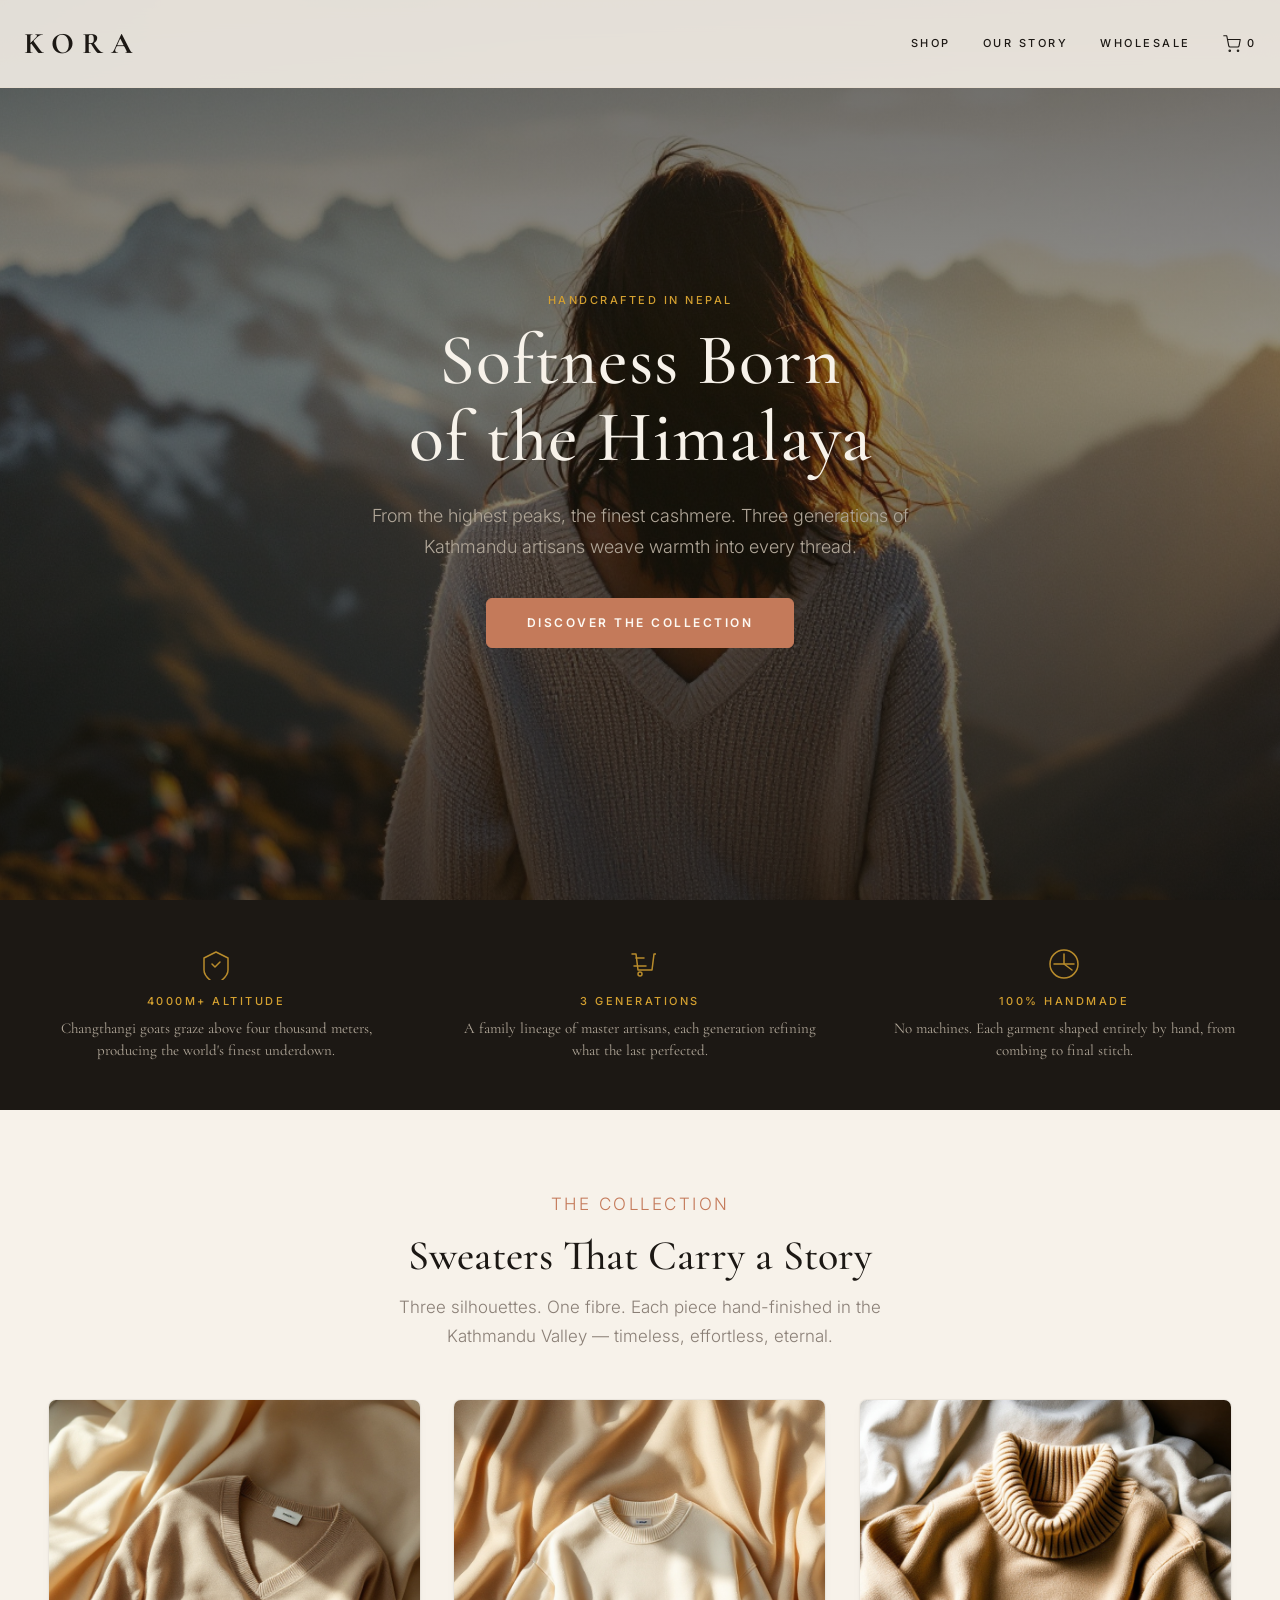
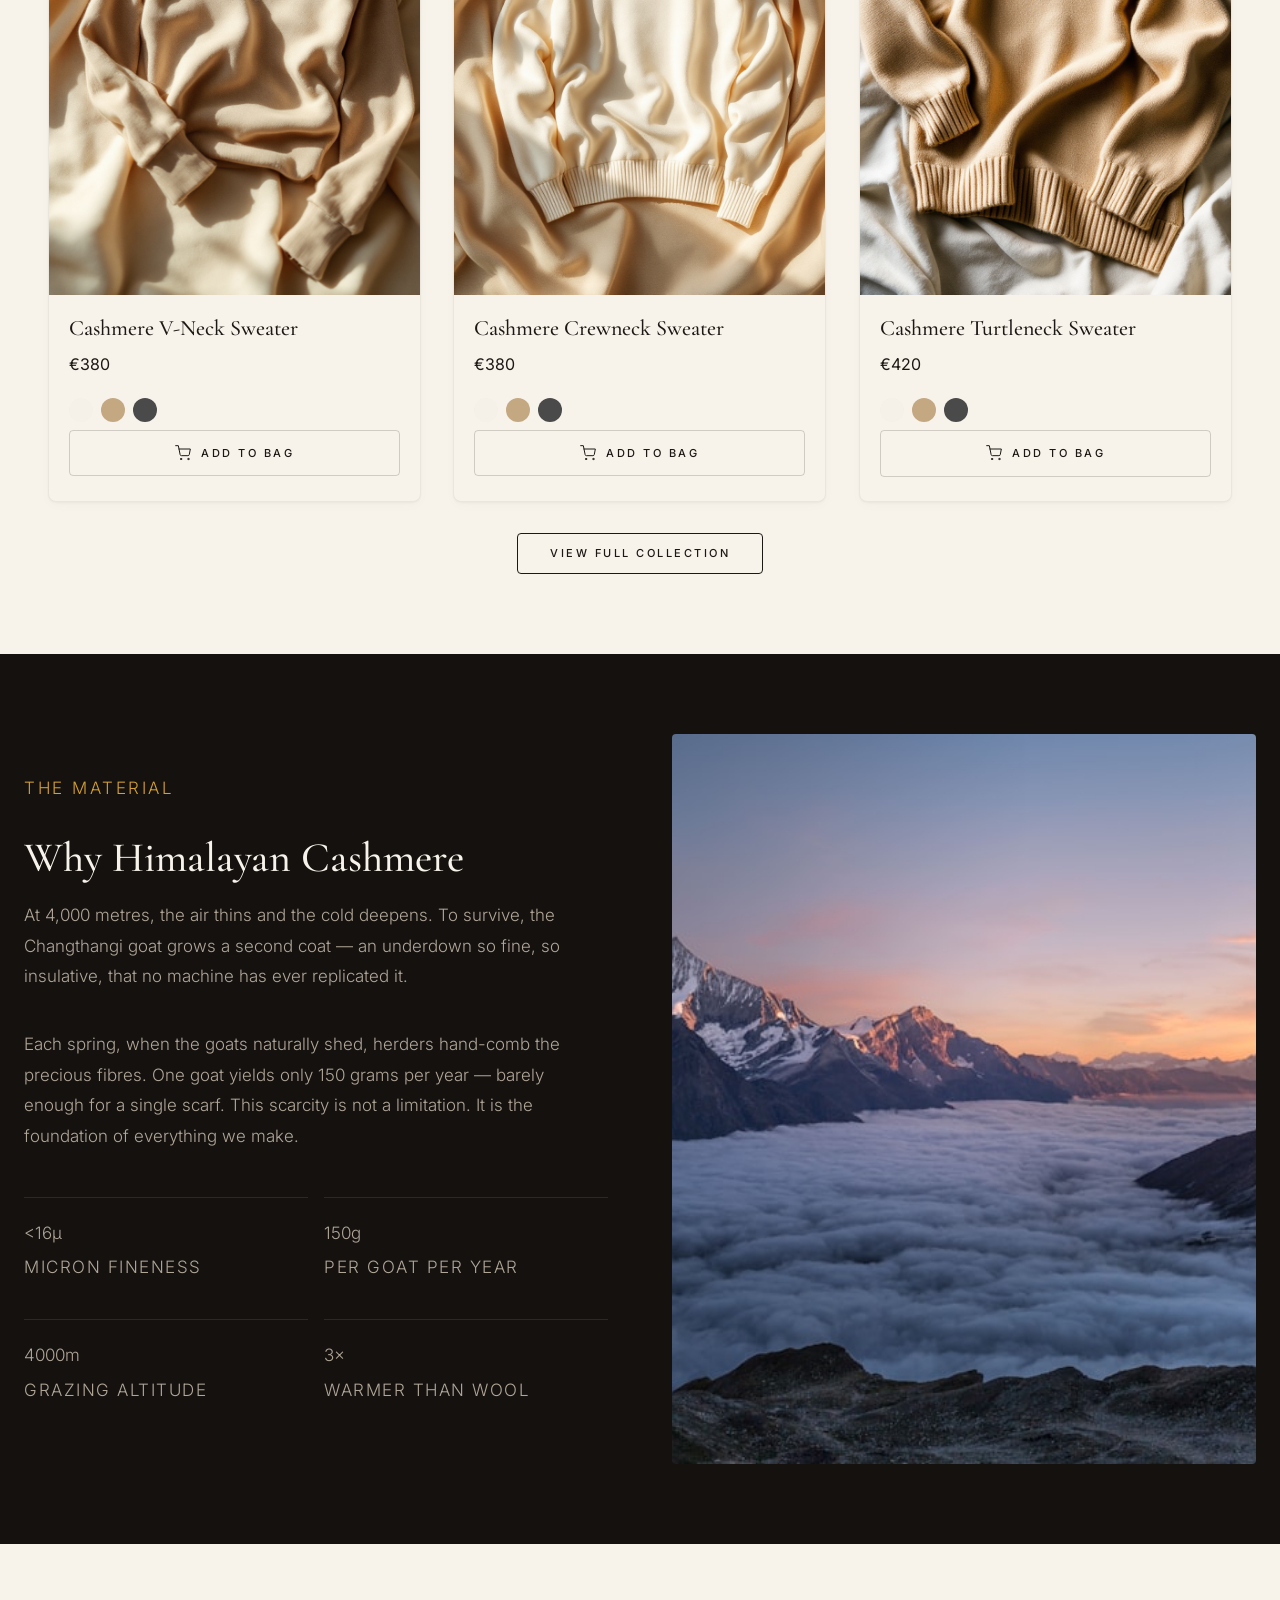
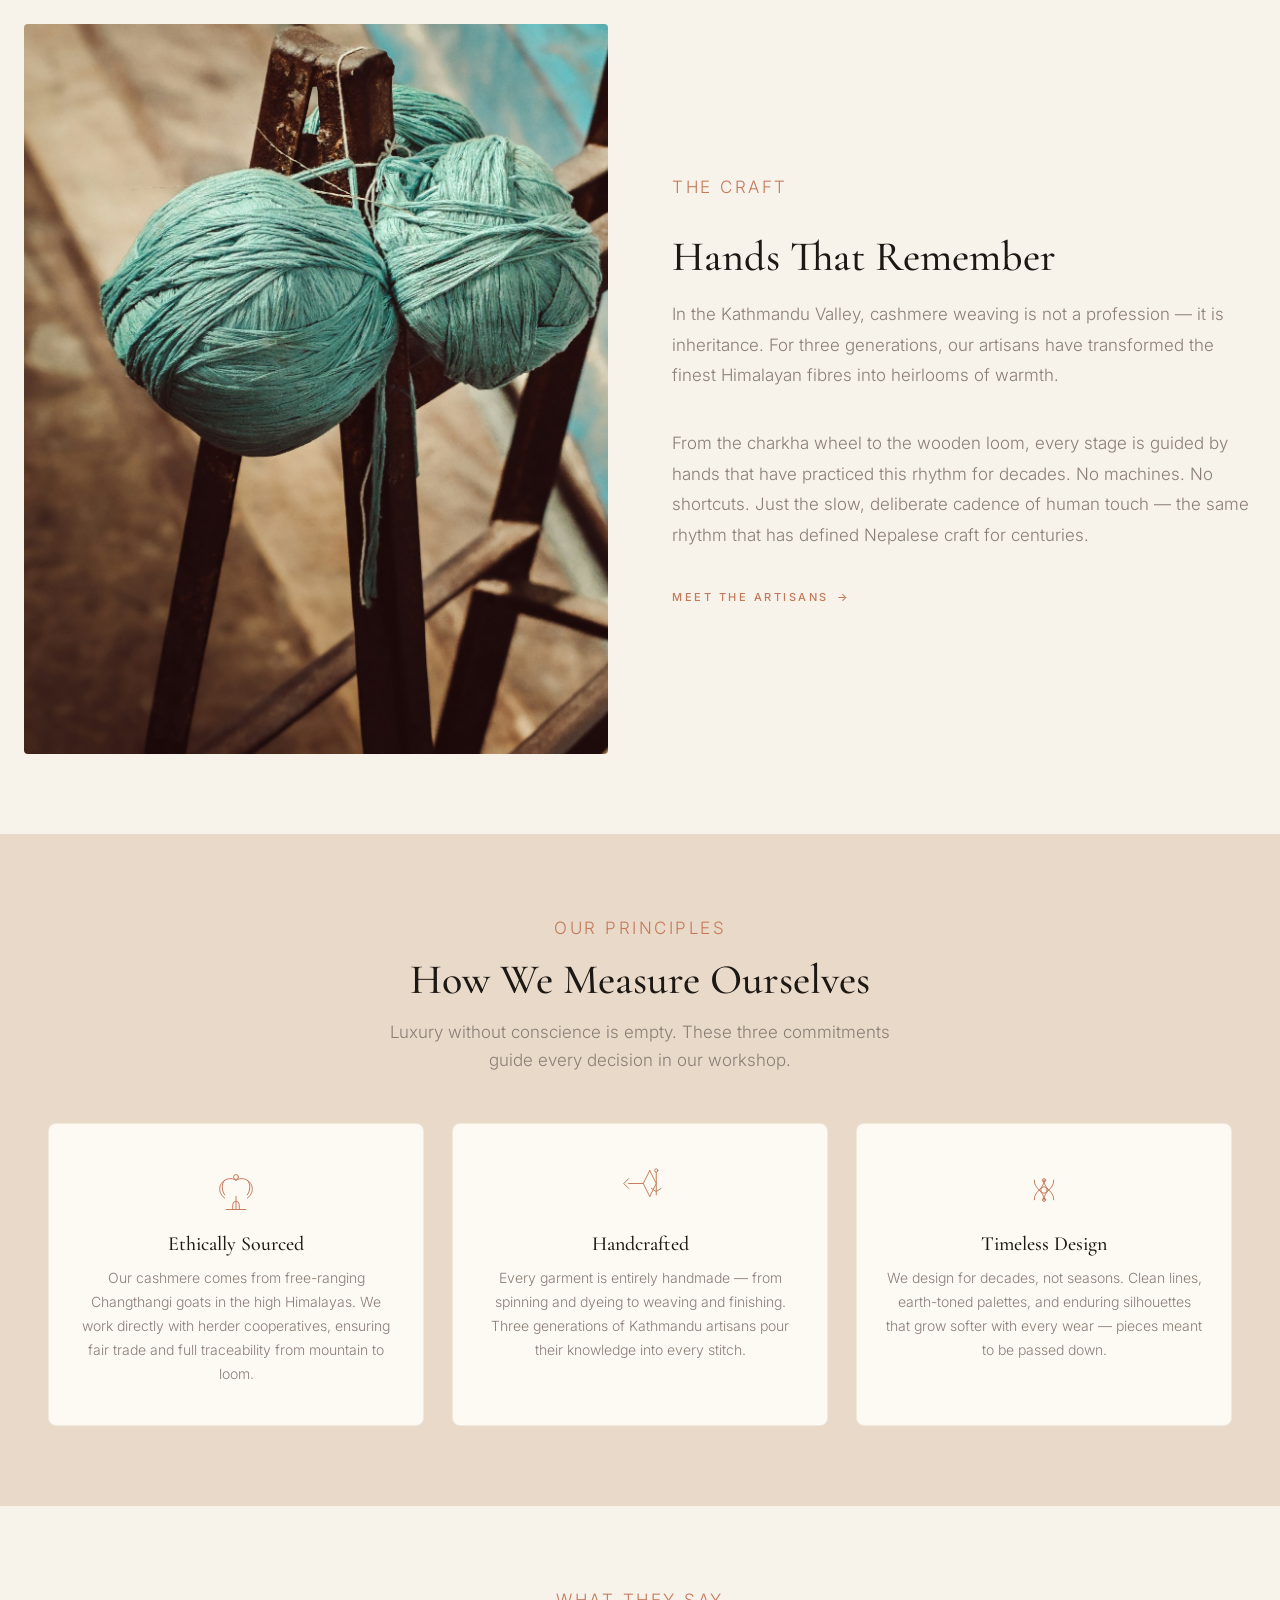
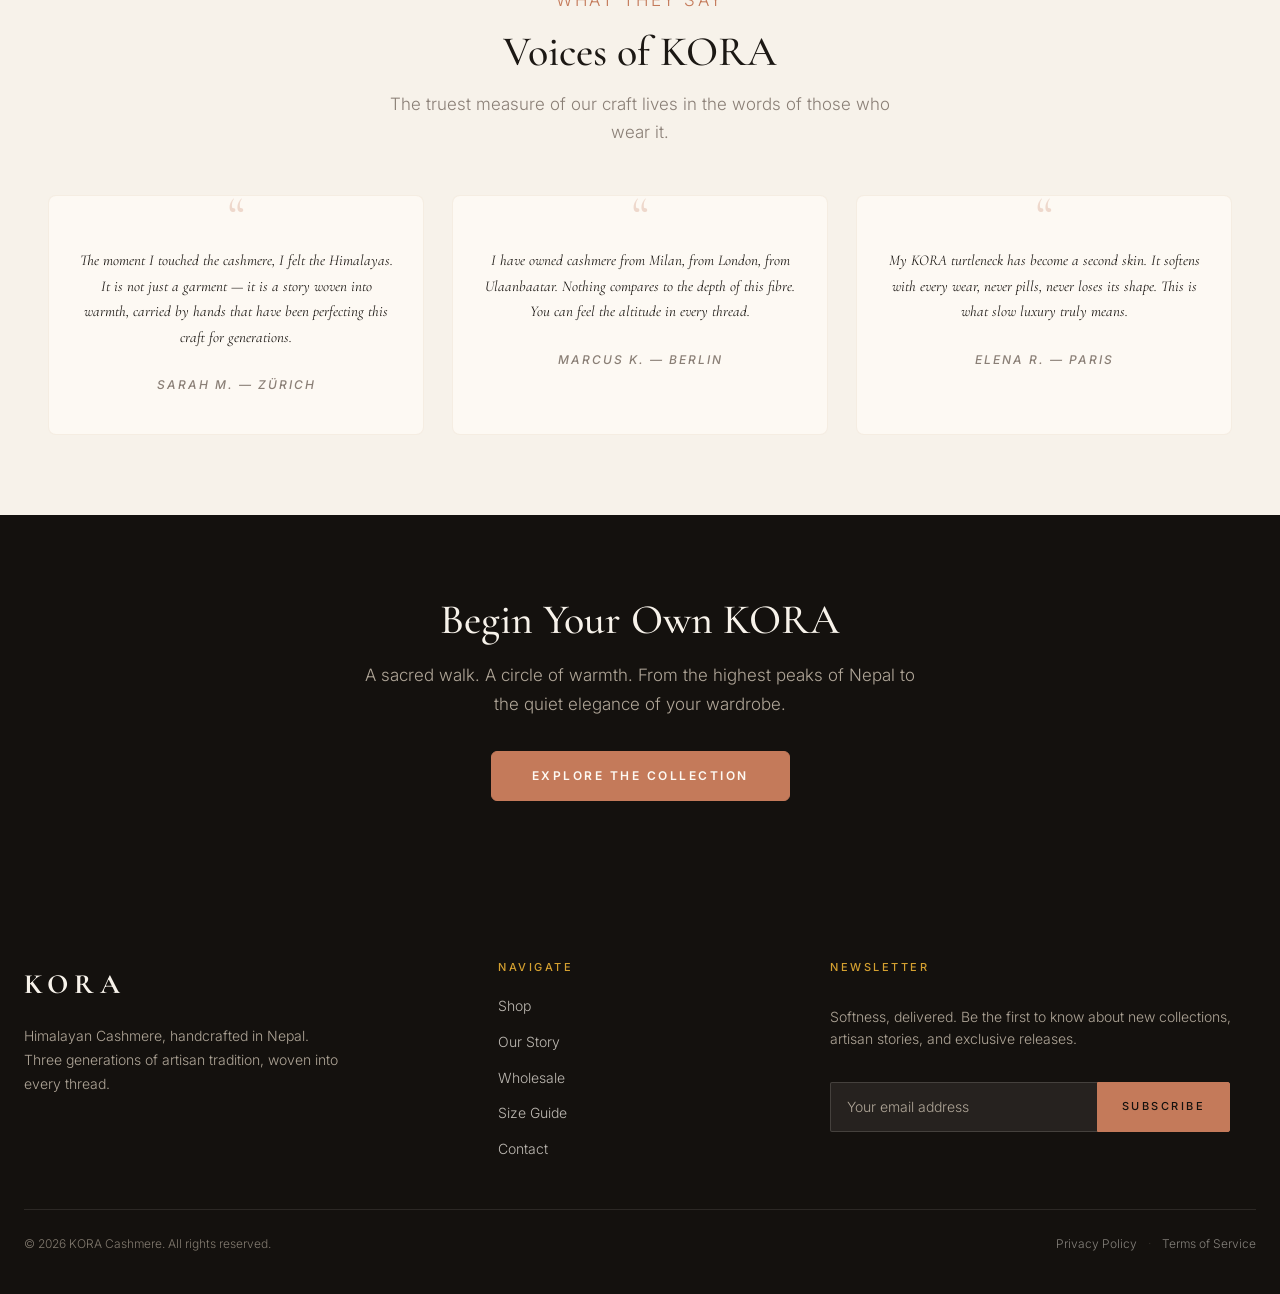
==== index.html @ 7589458a "feat: full mobile optimization — 480px foldable breakpoint, tighter spacing, smaller hero" ====
<!DOCTYPE html>
<html lang="en">
<head>
<meta charset="UTF-8">
<meta name="viewport" content="width=device-width, initial-scale=1.0">
<title>KORA — Himalayan Cashmere · Handmade in Nepal | Luxury Cashmere Sweaters</title>
<meta name="description" content="Luxury cashmere, handcrafted in the Nepalese Himalayas. Eternal softness from the world's finest fibers. V-neck, crewneck & turtleneck sweaters, scarves, gloves, and socks.">
<meta name="keywords" content="himalayan cashmere, luxury cashmere, handmade cashmere nepal, kora cashmere, cashmere sweaters, ethical cashmere, cashmere scarf, artisan cashmere, kathmandu cashmere, sustainable cashmere, premium cashmere">
<meta name="robots" content="index, follow, max-image-preview:large, max-snippet:-1, max-video-preview:-1">
<link rel="canonical" href="https://koracashmere.com/">
<link rel="preconnect" href="https://fonts.googleapis.com">
<link href="https://fonts.googleapis.com/css2?family=Cormorant+Garamond:ital,wght@0,300;0,400;0,500;0,600;0,700;1,400;1,500&family=Inter:wght@200;300;400;500;600&display=swap" rel="stylesheet">
<link rel="stylesheet" href="/css/style-v9.css">
<link rel="icon" type="image/svg+xml" href="/img/favicon.svg">

<!-- Open Graph -->
<meta property="og:title" content="KORA — Himalayan Cashmere · Handmade in Nepal">
<meta property="og:description" content="Luxury cashmere, handcrafted in the Nepalese Himalayas. Eternal softness from the world's finest fibers.">
<meta property="og:url" content="https://koracashmere.com/">
<meta property="og:type" content="website">
<meta property="og:site_name" content="KORA Cashmere">
<meta name="twitter:card" content="summary_large_image">
<meta name="twitter:title" content="KORA — Himalayan Cashmere · Handmade in Nepal">
<meta name="twitter:description" content="Luxury cashmere, handcrafted in the Nepalese Himalayas.">

<!-- Snipcart -->
<script async src="https://cdn.snipcart.com/themes/v3.4.1/default/snipcart.js"></script>
<link rel="stylesheet" href="https://cdn.snipcart.com/themes/v3.4.1/default/snipcart.css">

<!-- Schema.org -->
<script type="application/ld+json">
{"@context":"https://schema.org","@type":"Organization","@id":"https://koracashmere.com/#organization","name":"KORA Cashmere","alternateName":["KORA Himalayan Cashmere","KORA Nepal"],"url":"https://koracashmere.com","email":"hello@koracashmere.com","description":"Luxury Himalayan cashmere, handcrafted by three generations of artisans in the Kathmandu Valley.","foundingLocation":{"@type":"Place","name":"Kathmandu Valley, Nepal"},"address":{"@type":"PostalAddress","addressCountry":"NP"}}
</script>
<script type="application/ld+json">
{"@context":"https://schema.org","@type":"WebSite","@id":"https://koracashmere.com/#website","url":"https://koracashmere.com","name":"KORA Cashmere","description":"Luxury Himalayan cashmere, handcrafted in Nepal","inLanguage":"en"}
</script>
<script type="application/ld+json">
{"@context":"https://schema.org","@type":"LocalBusiness","@id":"https://koracashmere.com/#localbusiness","name":"KORA Cashmere","url":"https://koracashmere.com","email":"hello@koracashmere.com","description":"Luxury Himalayan cashmere, handcrafted by three generations of artisans in the Kathmandu Valley.","priceRange":"€75–€420","currenciesAccepted":"EUR, USD, CHF, GBP","address":{"@type":"PostalAddress","addressCountry":"NP","addressLocality":"Kathmandu"},"geo":{"@type":"GeoCoordinates","latitude":27.7172,"longitude":85.3240}}
</script>
<script type="application/ld+json">
{"@context":"https://schema.org","@type":"FAQPage","mainEntity":[{"@type":"Question","name":"What makes Himalayan cashmere special?","acceptedAnswer":{"@type":"Answer","text":"Himalayan cashmere comes from Changthangi goats that graze at altitudes above 4,000 meters in Nepal. The extreme cold produces an exceptionally fine undercoat — softer, warmer, and more durable than cashmere from lower altitudes. Each fibre is hand-combed and hand-spun by artisans in the Kathmandu Valley."}},{"@type":"Question","name":"How should I care for my KORA cashmere garment?","acceptedAnswer":{"@type":"Answer","text":"Hand wash in cold water with mild detergent, or dry clean. Lay flat to dry — never wring or tumble dry. Cashmere becomes softer with each careful wash. Store folded, not hung, to maintain shape."}},{"@type":"Question","name":"Where are KORA cashmere garments made?","acceptedAnswer":{"@type":"Answer","text":"Every KORA garment is entirely handcrafted in the Kathmandu Valley, Nepal, by three generations of master artisans using traditional techniques — hand-combing, charkha spinning, and wooden loom weaving."}},{"@type":"Question","name":"What is your shipping policy?","acceptedAnswer":{"@type":"Answer","text":"We ship worldwide via DHL Express. Orders are processed within 24 hours from our Kathmandu atelier. EU delivery typically takes 3–5 business days. International shipping rates calculated at checkout."}},{"@type":"Question","name":"Do you offer wholesale or private label?","acceptedAnswer":{"@type":"Answer","text":"Yes. KORA offers wholesale partnerships for boutiques (min. €2,500), luxury hotels (min. €8,000), and private label production (min. €15,000). Visit our Wholesale page or email hello@koracashmere.com to begin."}}]}
</script>
<script type="application/ld+json">
{"@context":"https://schema.org","@type":"BreadcrumbList","itemListElement":[{"@type":"ListItem","position":1,"name":"Home","item":"https://koracashmere.com/"},{"@type":"ListItem","position":2,"name":"Shop","item":"https://koracashmere.com/shop"},{"@type":"ListItem","position":3,"name":"Our Story","item":"https://koracashmere.com/story"}]}
</script>

<style>
/* ═══════════════════════════════════════════════════════════
   HOMEPAGE v5 — Premium editorial flow
   Fibre → Hands → Principles → Voices → CTA
   ═══════════════════════════════════════════════════════════ */

/* ── Distinction Strip ── */
.distinction {
  padding: 48px 24px;
  background-color: var(--earth);
  color: var(--cream);
}
.distinction-grid {
  display: grid;
  grid-template-columns: repeat(3, 1fr);
  gap: 40px;
  max-width: var(--container-max);
  margin: 0 auto;
  text-align: center;
}
.distinction-item {
  padding: 0 16px;
}
.distinction-icon {
  width: 32px;
  height: 32px;
  margin: 0 auto 12px;
  color: var(--saffron);
  opacity: 0.85;
}
.distinction-icon svg {
  width: 100%;
  height: 100%;
}
.distinction-label {
  font-family: var(--font-body);
  font-weight: 500;
  font-size: 11px;
  letter-spacing: 2.5px;
  text-transform: uppercase;
  color: var(--saffron);
  margin-bottom: 6px;
}
.distinction-text {
  font-family: var(--font-heading);
  font-weight: 400;
  font-size: 15px;
  color: var(--stone-light);
  line-height: 1.5;
}

/* ── Featured Collection ── */
.featured {
  padding: 80px 24px;
  background-color: var(--cream);
}
.featured-header {
  text-align: center;
  max-width: 520px;
  margin: 0 auto 48px;
}
.featured-header .eyebrow {
  color: var(--terracotta);
}
.featured-header h2 {
  font-family: var(--font-heading);
  font-weight: 500;
  font-size: clamp(28px, 4vw, 42px);
  color: var(--earth);
  margin-bottom: 12px;
}
.featured-header p {
  font-family: var(--font-body);
  font-weight: 300;
  font-size: 17px;
  color: var(--stone);
  line-height: 1.7;
}

/* ── The Fibre (dark, 2-col) ── */
.fibre {
  padding: 80px 24px;
  background-color: var(--earth-deep);
  color: var(--cream);
}
.fibre-grid {
  display: grid;
  grid-template-columns: 1fr 1fr;
  gap: 64px;
  align-items: center;
  max-width: var(--container-max);
  margin: 0 auto;
}
.fibre-text {
  display: flex;
  flex-direction: column;
  gap: 18px;
}
.fibre-text .eyebrow {
  color: var(--saffron);
}
.fibre-text h2 {
  font-family: var(--font-heading);
  font-weight: 500;
  font-size: clamp(28px, 4vw, 42px);
  color: var(--cream);
  line-height: 1.15;
}
.fibre-text p {
  font-family: var(--font-body);
  font-weight: 300;
  font-size: 17px;
  color: var(--stone-light);
  line-height: 1.8;
}
.fibre-stats {
  display: grid;
  grid-template-columns: repeat(2, 1fr);
  gap: 16px;
  margin-top: 8px;
}
.fibre-stat {
  padding: 20px 0;
  border-top: 1px solid rgba(247,242,234,0.1);
}
.fibre-stat-value {
  font-family: var(--font-heading);
  font-weight: 500;
  font-size: 28px;
  color: var(--saffron);
  line-height: 1;
  margin-bottom: 4px;
}
.fibre-stat-label {
  font-family: var(--font-body);
  font-weight: 300;
  font-size: 12px;
  letter-spacing: 1.5px;
  text-transform: uppercase;
  color: var(--stone-light);
}
.fibre-image {
  aspect-ratio: 4 / 5;
  overflow: hidden;
  border-radius: 4px;
  background-color: var(--earth);
}
.fibre-image img {
  width: 100%;
  height: 100%;
  object-fit: cover;
  transition: transform 0.6s ease;
}
.fibre-image:hover img {
  transform: scale(1.04);
}

/* ── The Hands (cream, 2-col reversed) ── */
.hands {
  padding: 80px 24px;
  background-color: var(--cream);
}
.hands-grid {
  display: grid;
  grid-template-columns: 1fr 1fr;
  gap: 64px;
  align-items: center;
  max-width: var(--container-max);
  margin: 0 auto;
}
.hands-image {
  aspect-ratio: 4 / 5;
  overflow: hidden;
  border-radius: 4px;
  background-color: var(--sand);
  order: -1;
}
.hands-image img {
  width: 100%;
  height: 100%;
  object-fit: cover;
  transition: transform 0.6s ease;
}
.hands-image:hover img {
  transform: scale(1.04);
}
.hands-text {
  display: flex;
  flex-direction: column;
  gap: 18px;
}
.hands-text .eyebrow {
  color: var(--terracotta);
}
.hands-text h2 {
  font-family: var(--font-heading);
  font-weight: 500;
  font-size: clamp(28px, 4vw, 42px);
  color: var(--earth);
  line-height: 1.15;
}
.hands-text p {
  font-family: var(--font-body);
  font-weight: 300;
  font-size: 17px;
  color: var(--stone);
  line-height: 1.8;
}
.hands-link {
  font-family: var(--font-body);
  font-weight: 500;
  font-size: 11px;
  letter-spacing: 2.5px;
  text-transform: uppercase;
  color: var(--terracotta);
  display: inline-flex;
  align-items: center;
  gap: 8px;
  transition: color var(--transition-base);
}
.hands-link:hover {
  color: var(--earth);
}
.hands-link::after {
  content: '→';
  transition: transform var(--transition-base);
}
.hands-link:hover::after {
  transform: translateX(4px);
}

/* ── Principles ── */
.principles {
  padding: 80px 24px;
  background-color: var(--sand);
}
.principles-header {
  text-align: center;
  max-width: 520px;
  margin: 0 auto 48px;
}
.principles-header .eyebrow {
  color: var(--terracotta);
}
.principles-header h2 {
  font-family: var(--font-heading);
  font-weight: 500;
  font-size: clamp(28px, 4vw, 42px);
  color: var(--earth);
  margin-bottom: 12px;
}
.principles-header p {
  font-family: var(--font-body);
  font-weight: 300;
  font-size: 17px;
  color: var(--stone);
  line-height: 1.7;
}
.principles-grid {
  display: grid;
  grid-template-columns: repeat(3, 1fr);
  gap: 28px;
  max-width: var(--container-max);
  margin: 0 auto;
}
.principle-card {
  text-align: center;
  padding: 40px 28px;
  background-color: var(--warm-white);
  border-radius: 8px;
  border: 1px solid rgba(232,217,200,0.5);
  transition: box-shadow var(--transition-base), transform var(--transition-base);
}
.principle-card:hover {
  box-shadow: 0 12px 36px rgba(20,17,14,0.07);
  transform: translateY(-4px);
}
.principle-icon {
  width: 52px;
  height: 52px;
  margin: 0 auto 16px;
  color: var(--terracotta);
}
.principle-icon svg {
  width: 100%;
  height: 100%;
}
.principle-card h3 {
  font-family: var(--font-heading);
  font-weight: 500;
  font-size: 20px;
  margin-bottom: 10px;
  color: var(--earth);
}
.principle-card p {
  font-family: var(--font-body);
  font-weight: 300;
  font-size: 14px;
  color: var(--stone);
  line-height: 1.7;
}

/* ── Voices (testimonials) ── */
.voices {
  padding: 80px 24px;
  background-color: var(--cream);
}
.voices-header {
  text-align: center;
  max-width: 520px;
  margin: 0 auto 48px;
}
.voices-header .eyebrow {
  color: var(--terracotta);
}
.voices-header h2 {
  font-family: var(--font-heading);
  font-weight: 500;
  font-size: clamp(28px, 4vw, 42px);
  color: var(--earth);
  margin-bottom: 12px;
}
.voices-header p {
  font-family: var(--font-body);
  font-weight: 300;
  font-size: 17px;
  color: var(--stone);
  line-height: 1.7;
}
.voices-grid {
  display: grid;
  grid-template-columns: repeat(3, 1fr);
  gap: 28px;
  max-width: var(--container-max);
  margin: 0 auto;
}
.voice-card {
  padding: 36px 28px;
  background-color: var(--warm-white);
  border-radius: 8px;
  border: 1px solid rgba(232,217,200,0.4);
  text-align: center;
  position: relative;
}
.voice-card::before {
  content: '\201C';
  font-family: var(--font-heading);
  font-size: 56px;
  color: var(--terracotta);
  position: absolute;
  top: -8px;
  left: 50%;
  transform: translateX(-50%);
  line-height: 1;
  opacity: 0.25;
}
.voice-text {
  font-family: var(--font-heading);
  font-weight: 400;
  font-style: italic;
  font-size: 15px;
  line-height: 1.7;
  color: var(--earth);
  margin-bottom: 20px;
  padding-top: 16px;
}
.voice-author {
  font-family: var(--font-body);
  font-weight: 500;
  font-size: 12px;
  letter-spacing: 2px;
  text-transform: uppercase;
  color: var(--stone);
}

/* ── Final CTA ── */
.cta-final {
  padding: 80px 24px;
  background-color: var(--earth-deep);
  text-align: center;
}
.cta-final-inner {
  max-width: 560px;
  margin: 0 auto;
}
.cta-final h2 {
  font-family: var(--font-heading);
  font-weight: 500;
  font-size: clamp(28px, 4vw, 42px);
  color: var(--cream);
  margin-bottom: 16px;
  line-height: 1.2;
}
.cta-final p {
  font-family: var(--font-body);
  font-weight: 300;
  font-size: 17px;
  color: var(--stone-light);
  line-height: 1.7;
  margin-bottom: 32px;
}

/* ── Responsive ── */
@media (max-width: 768px) {
  .distinction {
    padding: 32px 16px;
  }
  .distinction-grid {
    grid-template-columns: 1fr;
    gap: 24px;
  }
  .distinction-item {
    padding: 0 8px;
  }
  .distinction-icon {
    width: 28px;
    height: 28px;
    margin-bottom: 10px;
  }
  .distinction-text {
    font-size: 14px;
  }

  .featured {
    padding: 48px 16px;
  }
  .featured-header {
    margin-bottom: 36px;
  }
  .featured-header p {
    font-size: 15px;
  }

  .fibre {
    padding: 48px 16px;
  }
  .fibre-grid {
    grid-template-columns: 1fr;
    gap: 32px;
  }
  .fibre-image {
    aspect-ratio: 16 / 10;
    order: -1;
  }
  .fibre-stats {
    gap: 12px;
  }
  .fibre-stat {
    padding: 16px 0;
  }
  .fibre-text p {
    font-size: 15px;
  }

  .hands {
    padding: 48px 16px;
  }
  .hands-grid {
    grid-template-columns: 1fr;
    gap: 32px;
  }
  .hands-image {
    order: -1;
  }
  .hands-text p {
    font-size: 15px;
  }

  .principles {
    padding: 48px 16px;
  }
  .principles-header {
    margin-bottom: 32px;
  }
  .principles-grid {
    grid-template-columns: 1fr;
    gap: 16px;
  }
  .principle-card {
    padding: 28px 20px;
  }
  .principle-card p {
    font-size: 14px;
  }
  .principle-icon {
    width: 44px;
    height: 44px;
    margin-bottom: 12px;
  }

  .voices {
    padding: 48px 16px;
  }
  .voices-header {
    margin-bottom: 32px;
  }
  .voices-grid {
    grid-template-columns: 1fr;
    gap: 16px;
  }
  .voice-card {
    padding: 24px 18px;
  }
  .voice-text {
    font-size: 14px;
  }

  .cta-final {
    padding: 48px 16px;
  }
  .cta-final p {
    font-size: 15px;
    margin-bottom: 24px;
  }
}

/* ── Narrow phones ≤480px (foldables) ── */
@media (max-width: 480px) {
  .distinction {
    padding: 24px 12px;
  }
  .distinction-grid {
    gap: 20px;
  }
  .distinction-icon {
    width: 24px;
    height: 24px;
    margin-bottom: 8px;
  }
  .distinction-label {
    font-size: 10px;
    letter-spacing: 2px;
    margin-bottom: 4px;
  }
  .distinction-text {
    font-size: 13px;
  }

  .fibre-stats {
    grid-template-columns: 1fr 1fr;
    gap: 8px;
  }
  .fibre-stat-value {
    font-size: 24px;
  }
  .fibre-stat-label {
    font-size: 10px;
  }

  .featured-header h2,
  .fibre-text h2,
  .hands-text h2,
  .principles-header h2,
  .voices-header h2,
  .cta-final h2 {
    font-size: 24px;
  }

  .voices-grid {
    gap: 12px;
  }
  .voice-card {
    padding: 20px 14px;
  }
  .voice-text {
    font-size: 13px;
  }
}

@media (min-width: 769px) and (max-width: 1024px) {
  .principles-grid,
  .voices-grid {
    grid-template-columns: repeat(3, 1fr);
    gap: 20px;
  }
  .fibre-grid,
  .hands-grid {
    gap: 40px;
  }
}
</style>
</head>
<body>

<!-- ═══════════════ NAV ═══════════════ -->
<header class="nav" id="nav">
  <a href="/" class="nav-logo">KORA</a>
  <div class="nav-links">
    <a href="/shop" class="nav-link">Shop</a>
    <a href="/story" class="nav-link">Our Story</a>
    <a href="/wholesale" class="nav-link">Wholesale</a>
    <button class="nav-cart snipcart-checkout" aria-label="Shopping cart">
      <svg viewBox="0 0 24 24" fill="none" stroke="currentColor" stroke-width="1.5" stroke-linecap="round" stroke-linejoin="round">
        <circle cx="9" cy="21" r="1"/><circle cx="20" cy="21" r="1"/>
        <path d="M1 1h4l2.68 13.39a2 2 0 0 0 2 1.61h9.72a2 2 0 0 0 2-1.61L23 6H6"/>
      </svg>
      <span class="snipcart-items-count">0</span>
    </button>
  </div>
  <button class="hamburger" aria-label="Toggle menu">
    <span></span><span></span><span></span>
  </button>
</header>

<!-- Mobile Overlay -->
<div class="mobile-overlay">
  <a href="/shop" class="nav-link">Shop</a>
  <a href="/story" class="nav-link">Our Story</a>
  <a href="/wholesale" class="nav-link">Wholesale</a>
</div>

<main>

<!-- ══════════ HERO ══════════ -->
<section class="hero">
  <img class="hero-bg-img" src="/img/models/hero-back-mountains.jpg" alt="Himalayan Cashmere" loading="eager">
  <div class="hero-overlay"></div>
  <div class="hero-content">
    <p class="eyebrow reveal reveal-d1">Handcrafted in Nepal</p>
    <h1 class="hero-title reveal reveal-d2">Softness Born<br>of the Himalaya</h1>
    <p class="hero-subtitle reveal reveal-d3">From the highest peaks, the finest cashmere. Three generations of Kathmandu artisans weave warmth into every thread.</p>
    <div class="reveal reveal-d4">
      <a href="/shop" class="btn btn-primary btn-lg">Discover the Collection</a>
    </div>
  </div>
</section>

<!-- ══════════ DISTINCTION ══════════ -->
<section class="distinction">
  <div class="distinction-grid">
    <div class="distinction-item reveal reveal-d1">
      <div class="distinction-icon">
        <svg viewBox="0 0 32 32" fill="none" stroke="currentColor" stroke-width="1.5" stroke-linecap="round" stroke-linejoin="round">
          <path d="M16 4L4 10v12c0 8 12 14 12 14s12-6 12-14V10L16 4z"/>
          <path d="M12 16l3 3 5-5"/>
        </svg>
      </div>
      <p class="distinction-label">4000m+ Altitude</p>
      <p class="distinction-text">Changthangi goats graze above four thousand meters, producing the world's finest underdown.</p>
    </div>
    <div class="distinction-item reveal reveal-d2">
      <div class="distinction-icon">
        <svg viewBox="0 0 32 32" fill="none" stroke="currentColor" stroke-width="1.5" stroke-linecap="round" stroke-linejoin="round">
          <path d="M8 6h4l2 16h14l2-16h4"/>
          <circle cx="16" cy="26" r="2"/>
          <path d="M12 10h8"/>
          <path d="M10 18h12"/>
        </svg>
      </div>
      <p class="distinction-label">3 Generations</p>
      <p class="distinction-text">A family lineage of master artisans, each generation refining what the last perfected.</p>
    </div>
    <div class="distinction-item reveal reveal-d3">
      <div class="distinction-icon">
        <svg viewBox="0 0 32 32" fill="none" stroke="currentColor" stroke-width="1.5" stroke-linecap="round" stroke-linejoin="round">
          <circle cx="16" cy="16" r="14"/>
          <path d="M16 6v10l8 6"/>
          <path d="M6 16h20"/>
        </svg>
      </div>
      <p class="distinction-label">100% Handmade</p>
      <p class="distinction-text">No machines. Each garment shaped entirely by hand, from combing to final stitch.</p>
    </div>
  </div>
</section>

<!-- ══════════ FEATURED COLLECTION ══════════ -->
<section class="featured">
  <div class="container">
    <div class="featured-header reveal">
      <p class="eyebrow">The Collection</p>
      <h2>Sweaters That Carry a Story</h2>
      <p>Three silhouettes. One fibre. Each piece hand-finished in the Kathmandu Valley — timeless, effortless, eternal.</p>
    </div>
    <div id="sweater-grid" class="product-grid reveal reveal-d1"></div>
    <div class="text-center mt-32 reveal reveal-d2">
      <a href="/shop" class="btn btn-secondary">View Full Collection</a>
    </div>
  </div>
</section>

<!-- ══════════ THE FIBRE ══════════ -->
<section class="fibre">
  <div class="fibre-grid">
    <div class="fibre-text reveal reveal-d1">
      <p class="eyebrow">The Material</p>
      <h2>Why Himalayan Cashmere</h2>
      <p>At 4,000 metres, the air thins and the cold deepens. To survive, the Changthangi goat grows a second coat — an underdown so fine, so insulative, that no machine has ever replicated it.</p>
      <p>Each spring, when the goats naturally shed, herders hand-comb the precious fibres. One goat yields only 150 grams per year — barely enough for a single scarf. This scarcity is not a limitation. It is the foundation of everything we make.</p>
      <div class="fibre-stats">
        <div class="fibre-stat">
          <p class="fibre-stat-value">&lt;16µ</p>
          <p class="fibre-stat-label">Micron Fineness</p>
        </div>
        <div class="fibre-stat">
          <p class="fibre-stat-value">150g</p>
          <p class="fibre-stat-label">Per Goat Per Year</p>
        </div>
        <div class="fibre-stat">
          <p class="fibre-stat-value">4000m</p>
          <p class="fibre-stat-label">Grazing Altitude</p>
        </div>
        <div class="fibre-stat">
          <p class="fibre-stat-value">3×</p>
          <p class="fibre-stat-label">Warmer Than Wool</p>
        </div>
      </div>
    </div>
    <div class="fibre-image reveal reveal-d2">
      <img src="/img/craft/cashmere-goat.jpg" alt="Changthangi goat in the Himalayas" loading="lazy">
    </div>
  </div>
</section>

<!-- ══════════ THE HANDS ══════════ -->
<section class="hands">
  <div class="hands-grid">
    <div class="hands-image reveal reveal-d1">
      <img src="/img/craft/artisan-weaving.jpg" alt="Nepalese artisan weaving cashmere" loading="lazy">
    </div>
    <div class="hands-text reveal reveal-d2">
      <p class="eyebrow">The Craft</p>
      <h2>Hands That Remember</h2>
      <p>In the Kathmandu Valley, cashmere weaving is not a profession — it is inheritance. For three generations, our artisans have transformed the finest Himalayan fibres into heirlooms of warmth.</p>
      <p>From the charkha wheel to the wooden loom, every stage is guided by hands that have practiced this rhythm for decades. No machines. No shortcuts. Just the slow, deliberate cadence of human touch — the same rhythm that has defined Nepalese craft for centuries.</p>
      <a href="/story" class="hands-link">Meet the Artisans</a>
    </div>
  </div>
</section>

<!-- ══════════ PRINCIPLES ══════════ -->
<section class="principles">
  <div class="container">
    <div class="principles-header reveal">
      <p class="eyebrow">Our Principles</p>
      <h2>How We Measure Ourselves</h2>
      <p>Luxury without conscience is empty. These three commitments guide every decision in our workshop.</p>
    </div>
    <div class="principles-grid">
      <div class="principle-card reveal reveal-d1">
        <div class="principle-icon">
          <svg viewBox="0 0 64 64" fill="none" stroke="currentColor" stroke-width="1.2" stroke-linecap="round" stroke-linejoin="round">
            <path d="M32 56V40"/>
            <path d="M32 20c-6-4-14-2-18 4s-2 14 4 18"/>
            <path d="M32 20c6-4 14-2 18 4s2 14-4 18"/>
            <path d="M18 38c-4-6-4-14 0-18"/>
            <path d="M46 38c4-6 4-14 0-18"/>
            <circle cx="32" cy="16" r="3"/>
            <path d="M20 56h24"/>
            <path d="M28 56v-6a4 4 0 0 1 8 0v6"/>
          </svg>
        </div>
        <h3>Ethically Sourced</h3>
        <p>Our cashmere comes from free-ranging Changthangi goats in the high Himalayas. We work directly with herder cooperatives, ensuring fair trade and full traceability from mountain to loom.</p>
      </div>
      <div class="principle-card reveal reveal-d2">
        <div class="principle-icon">
          <svg viewBox="0 0 64 64" fill="none" stroke="currentColor" stroke-width="1.2" stroke-linecap="round" stroke-linejoin="round">
            <path d="M44 8l8 16-8 16"/>
            <path d="M44 8l-8 16 8 16"/>
            <path d="M36 24H18"/>
            <path d="M18 18l-6 6 6 6"/>
            <circle cx="52" cy="8" r="2"/>
            <path d="M52 10v28"/>
            <path d="M46 30l6 4 6-4"/>
          </svg>
        </div>
        <h3>Handcrafted</h3>
        <p>Every garment is entirely handmade — from spinning and dyeing to weaving and finishing. Three generations of Kathmandu artisans pour their knowledge into every stitch.</p>
      </div>
      <div class="principle-card reveal reveal-d3">
        <div class="principle-icon">
          <svg viewBox="0 0 64 64" fill="none" stroke="currentColor" stroke-width="1.2" stroke-linecap="round" stroke-linejoin="round">
            <path d="M20 20c0 12 12 12 12 24"/>
            <path d="M44 44c0-12-12-12-12-24"/>
            <path d="M44 20c0 12-12 12-12 24"/>
            <path d="M20 44c0-12 12-12 12-24"/>
            <circle cx="32" cy="32" r="4"/>
            <circle cx="32" cy="20" r="2"/>
            <circle cx="32" cy="44" r="2"/>
          </svg>
        </div>
        <h3>Timeless Design</h3>
        <p>We design for decades, not seasons. Clean lines, earth-toned palettes, and enduring silhouettes that grow softer with every wear — pieces meant to be passed down.</p>
      </div>
    </div>
  </div>
</section>

<!-- ══════════ VOICES ══════════ -->
<section class="voices">
  <div class="container">
    <div class="voices-header reveal">
      <p class="eyebrow">What They Say</p>
      <h2>Voices of KORA</h2>
      <p>The truest measure of our craft lives in the words of those who wear it.</p>
    </div>
    <div class="voices-grid">
      <div class="voice-card reveal reveal-d1">
        <p class="voice-text">The moment I touched the cashmere, I felt the Himalayas. It is not just a garment — it is a story woven into warmth, carried by hands that have been perfecting this craft for generations.</p>
        <cite class="voice-author">Sarah M. — Zürich</cite>
      </div>
      <div class="voice-card reveal reveal-d2">
        <p class="voice-text">I have owned cashmere from Milan, from London, from Ulaanbaatar. Nothing compares to the depth of this fibre. You can feel the altitude in every thread.</p>
        <cite class="voice-author">Marcus K. — Berlin</cite>
      </div>
      <div class="voice-card reveal reveal-d3">
        <p class="voice-text">My KORA turtleneck has become a second skin. It softens with every wear, never pills, never loses its shape. This is what slow luxury truly means.</p>
        <cite class="voice-author">Elena R. — Paris</cite>
      </div>
    </div>
  </div>
</section>

<!-- ══════════ FINAL CTA ══════════ -->
<section class="cta-final">
  <div class="cta-final-inner reveal">
    <h2>Begin Your Own KORA</h2>
    <p>A sacred walk. A circle of warmth. From the highest peaks of Nepal to the quiet elegance of your wardrobe.</p>
    <a href="/shop" class="btn btn-primary btn-lg">Explore the Collection</a>
  </div>
</section>

</main>

<!-- ══════════ FOOTER ══════════ -->
<footer class="footer">
  <div class="footer-grid">
    <div class="footer-brand">
      <div class="footer-logo">KORA</div>
      <p class="footer-description">Himalayan Cashmere, handcrafted in Nepal. Three generations of artisan tradition, woven into every thread.</p>
    </div>
    <div>
      <h4 class="footer-heading">Navigate</h4>
      <div class="footer-links">
        <a href="/shop" class="footer-link">Shop</a>
        <a href="/story" class="footer-link">Our Story</a>
        <a href="/wholesale" class="footer-link">Wholesale</a>
        <a href="/size-guide" class="footer-link">Size Guide</a>
        <a href="mailto:hello@koracashmere.com" class="footer-link">Contact</a>
      </div>
    </div>
    <div class="footer-newsletter">
      <h4 class="footer-heading">Newsletter</h4>
      <p>Softness, delivered. Be the first to know about new collections, artisan stories, and exclusive releases.</p>
      <form class="newsletter-form" action="https://formspree.io/f/xwpkqyra" method="POST">
        <input type="email" name="email" class="newsletter-input" placeholder="Your email address" required aria-label="Email for newsletter">
        <button type="submit" class="newsletter-submit">Subscribe</button>
      </form>
    </div>
  </div>
  <div class="footer-bottom">
    <span class="footer-bottom-text">&copy; 2026 KORA Cashmere. All rights reserved.</span>
    <span class="footer-bottom-text">
      <a href="/privacy/" class="footer-link" style="opacity:0.7;font-size:12px;">Privacy Policy</a>
      <span style="opacity:0.3;margin:0 8px;">·</span>
      <a href="/terms/" class="footer-link" style="opacity:0.7;font-size:12px;">Terms of Service</a>
    </span>
  </div>
</footer>

<div id="snipcart" data-api-key="YOUR_SNIPCART_KEY" hidden></div>
<script src="/js/products-v13.js"></script>
<script src="/js/main-v8.js"></script>

<script>
document.addEventListener('DOMContentLoaded', function() {
  const grid = document.getElementById('sweater-grid');
  if (grid && typeof renderShopGrid === 'function') {
    grid.innerHTML = renderShopGrid('sweaters');
  }
});
</script>
</body>
</html>
---- css/style-v9.css ----
/* ============================================================
   KORA Cashmere — Style v4 (2026)
   Himalayan Cashmere Luxury Brand
   Himalayan Earth Palette · Cormorant Garamond + Inter
   ============================================================ */

/* ---------- 1. RESET + BASIS ---------- */
*, *::before, *::after {
  box-sizing: border-box;
  margin: 0;
  padding: 0;
}

html {
  scroll-behavior: smooth;
  -webkit-text-size-adjust: 100%;
  text-size-adjust: 100%;
}

img, picture, video, canvas, svg {
  display: block;
  max-width: 100%;
}

input, button, textarea, select {
  font: inherit;
  color: inherit;
}

a {
  color: inherit;
  text-decoration: none;
}

ul, ol {
  list-style: none;
}

button {
  border: none;
  background: none;
  cursor: pointer;
}

/* ---------- 2. CUSTOM PROPERTIES ---------- */
:root {
  /* Himalayan Earth Palette */
  --cream: #f7f2ea;
  --warm-white: #fdf9f3;
  --sand: #e8d9c8;
  --earth: #1c1814;
  --earth-deep: #14110e;
  --terracotta: #c47a5a;
  --terracotta-light: #d4946e;
  --saffron: #d4a030;
  --saffron-light: #e0b84a;
  --stone: #8a7f76;
  --stone-light: #b0a698;
  --himalaya: #5a6f8a;

  /* Typography */
  --font-heading: 'Cormorant Garamond', Georgia, 'Times New Roman', serif;
  --font-body: 'Inter', -apple-system, BlinkMacSystemFont, 'Segoe UI', Helvetica, Arial, sans-serif;

  /* Spacing */
  --section-padding: 100px;
  --container-max: 1240px;
  --container-padding: 24px;

  /* Transitions */
  --transition-base: 0.3s ease;
  --transition-reveal: 0.8s cubic-bezier(0.25, 0.46, 0.45, 0.94);
}

/* ---------- 3. BODY ---------- */
body {
  font-family: var(--font-body);
  font-weight: 300;
  font-size: 16px;
  line-height: 1.7;
  color: var(--earth);
  background-color: var(--warm-white);
  -webkit-font-smoothing: antialiased;
  -moz-osx-font-smoothing: grayscale;
  text-rendering: optimizeLegibility;
}

/* ---------- 4. SELECTION ---------- */
::selection {
  background-color: var(--terracotta);
  color: var(--warm-white);
}

::-moz-selection {
  background-color: var(--terracotta);
  color: var(--warm-white);
}

/* ---------- 5. FONT FACE (loaded via HTML <link>) ---------- */

/* ---------- 6. TYPOGRAPHY ---------- */
h1, h2, h3, h4, h5, h6 {
  font-family: var(--font-heading);
  font-weight: 500;
  line-height: 1.2;
  color: var(--earth);
}

h1 { font-size: clamp(2.5rem, 5vw, 4.5rem); }
h2 { font-size: clamp(2rem, 4vw, 3.25rem); }
h3 { font-size: clamp(1.5rem, 3vw, 2.25rem); }
h4 { font-size: clamp(1.25rem, 2vw, 1.75rem); }

p {
  margin-bottom: 1.2rem;
}

p:last-child {
  margin-bottom: 0;
}

.eyebrow {
  font-family: var(--font-body);
  font-weight: 500;
  font-size: 11px;
  letter-spacing: 2.5px;
  text-transform: uppercase;
  color: var(--saffron);
  margin-bottom: 12px;
}

/* ---------- 7. CONTAINER ---------- */
.container {
  max-width: var(--container-max);
  margin: 0 auto;
  padding-left: var(--container-padding);
  padding-right: var(--container-padding);
}

/* ---------- 8. NAVIGATION ---------- */
.nav {
  position: fixed;
  top: 0;
  left: 0;
  right: 0;
  z-index: 1000;
  display: flex;
  align-items: center;
  justify-content: space-between;
  padding: 18px var(--container-padding);
  background-color: rgba(247, 242, 234, 0.88);
  backdrop-filter: blur(16px);
  -webkit-backdrop-filter: blur(16px);
  border-bottom: 1px solid rgba(232, 217, 200, 0.4);
  transition: background-color var(--transition-base);
}

.nav-logo {
  font-family: var(--font-heading);
  font-weight: 700;
  font-size: 30px;
  letter-spacing: 8px;
  text-transform: uppercase;
  color: var(--earth);
  flex-shrink: 0;
}

.nav-logo a {
  display: block;
}

.nav-links {
  display: flex;
  align-items: center;
  gap: 32px;
}

.nav-link {
  font-family: var(--font-body);
  font-weight: 500;
  font-size: 11px;
  letter-spacing: 2.5px;
  text-transform: uppercase;
  color: var(--earth);
  transition: color var(--transition-base);
  position: relative;
}

.nav-link::after {
  content: '';
  position: absolute;
  bottom: -4px;
  left: 0;
  width: 0;
  height: 1px;
  background-color: var(--terracotta);
  transition: width var(--transition-base);
}

.nav-link:hover {
  color: var(--terracotta);
}

.nav-link:hover::after {
  width: 100%;
}

.nav-cart {
  display: flex;
  align-items: center;
  gap: 6px;
  font-family: var(--font-body);
  font-weight: 500;
  font-size: 11px;
  letter-spacing: 2.5px;
  text-transform: uppercase;
  color: var(--earth);
  transition: color var(--transition-base);
}

.nav-cart:hover {
  color: var(--terracotta);
}

.nav-cart svg {
  width: 18px;
  height: 18px;
}

/* ---------- 9. HAMBURGER ---------- */
.hamburger {
  display: none;
  flex-direction: column;
  justify-content: center;
  align-items: center;
  width: 36px;
  height: 36px;
  cursor: pointer;
  z-index: 1001;
  background: none;
  border: none;
  padding: 4px;
  gap: 6px;
}

.hamburger span {
  display: block;
  width: 24px;
  height: 2px;
  background-color: var(--earth);
  border-radius: 2px;
  transition: all 0.35s cubic-bezier(0.68, -0.55, 0.265, 1.55);
  transform-origin: center;
}

/* Hamburger open state (X transformation) */
.hamburger.is-active span:nth-child(1) {
  transform: translateY(8px) rotate(45deg);
}

.hamburger.is-active span:nth-child(2) {
  opacity: 0;
  transform: scaleX(0);
}

.hamburger.is-active span:nth-child(3) {
  transform: translateY(-8px) rotate(-45deg);
}

/* ---------- 10. MOBILE OVERLAY ---------- */
.mobile-overlay {
  display: flex;
  flex-direction: column;
  align-items: center;
  justify-content: center;
  gap: 40px;
  position: fixed;
  top: 0;
  left: 0;
  right: 0;
  bottom: 0;
  z-index: 999;
  background-color: rgba(20, 17, 14, 0.97);
  backdrop-filter: blur(20px);
  -webkit-backdrop-filter: blur(20px);
  opacity: 0;
  pointer-events: none;
  transition: opacity 0.45s ease;
}

.mobile-overlay.is-open {
  opacity: 1;
  pointer-events: all;
}

.mobile-overlay .nav-link {
  font-size: 22px;
  color: var(--cream);
  letter-spacing: 4px;
  padding: 12px 20px;
  min-height: 44px;
  display: flex;
  align-items: center;
}

.mobile-overlay .nav-link::after {
  background-color: var(--saffron);
  bottom: -6px;
}

/* ---------- 11. HERO ---------- */
.hero {
  position: relative;
  min-height: 100vh;
  display: flex;
  flex-direction: column;
  align-items: center;
  justify-content: center;
  text-align: center;
  background-color: var(--earth-deep);
  padding: 120px var(--container-padding) 80px;
  overflow: hidden;
}

.hero-bg-img {
  position: absolute;
  inset: 0;
  width: 100%;
  height: 100%;
  object-fit: cover;
  object-position: center 30%;
  z-index: 0;
}

.hero-overlay {
  position: absolute;
  inset: 0;
  background: linear-gradient(
    180deg,
    rgba(20, 17, 14, 0.65) 0%,
    rgba(20, 17, 14, 0.45) 40%,
    rgba(20, 17, 14, 0.7) 100%
  );
  z-index: 1;
}

.hero-content {
  position: relative;
  z-index: 2;
  max-width: 800px;
}

/* Subtle parallax hint via background */
.hero::before {
  content: '';
  position: absolute;
  inset: 0;
  background:
    radial-gradient(ellipse 80% 60% at 50% 40%, rgba(196, 122, 90, 0.08) 0%, transparent 70%),
    radial-gradient(ellipse 60% 50% at 30% 70%, rgba(212, 160, 48, 0.05) 0%, transparent 60%),
    radial-gradient(ellipse 50% 40% at 70% 30%, rgba(90, 111, 138, 0.06) 0%, transparent 60%);
  transform: translateZ(0);
  will-change: transform;
  /* Subtle parallax on scroll — scales slightly larger */
}

.hero-title {
  font-family: var(--font-heading);
  font-weight: 500;
  font-size: clamp(56px, 7vw, 72px);
  color: var(--cream);
  line-height: 1.08;
  margin-bottom: 24px;
  letter-spacing: 1px;
}

.hero-subtitle {
  font-family: var(--font-body);
  font-weight: 300;
  font-size: 18px;
  line-height: 1.7;
  color: var(--stone-light);
  max-width: 580px;
  margin: 0 auto 36px;
}

.hero .eyebrow {
  color: var(--saffron);
}

/* parallax scroll hint via media query — reduced motion safe */
@media (prefers-reduced-motion: no-preference) {
  .hero-content {
    transform: translateZ(0);
    will-change: transform;
  }
}

/* ---------- 12. SECTIONS ---------- */
.section {
  padding-top: var(--section-padding);
  padding-bottom: var(--section-padding);
}

.section + .section {
  border-top: 1px solid var(--sand);
}

.section-header {
  text-align: center;
  max-width: 680px;
  margin: 0 auto 60px;
}

.section-title {
  font-family: var(--font-heading);
  font-weight: 500;
  font-size: clamp(2rem, 4vw, 3.25rem);
  color: var(--earth);
  margin-bottom: 16px;
}

.section-subtitle {
  font-family: var(--font-body);
  font-weight: 300;
  font-size: 17px;
  color: var(--stone);
  line-height: 1.7;
}

/* ---------- 13b. SHOP PAGE ---------- */
.shop-hero {
  padding-top: 140px;
  padding-bottom: 48px;
  text-align: center;
  background-color: var(--cream);
}

.shop-hero .section-title {
  margin-bottom: 12px;
}

.filter-section {
  padding: 0 0 32px;
  background-color: var(--cream);
}

.filter-bar {
  display: flex;
  justify-content: center;
  gap: 8px;
  flex-wrap: wrap;
}

.filter-btn {
  padding: 10px 24px;
  border: 1px solid rgba(28, 24, 20, 0.12);
  background: transparent;
  color: var(--stone);
  font-family: var(--font-body);
  font-size: 13px;
  font-weight: 500;
  letter-spacing: 0.5px;
  border-radius: 100px;
  cursor: pointer;
  transition: all 0.3s cubic-bezier(0.4, 0, 0.2, 1);
  outline: none;
}

.filter-btn:hover {
  border-color: var(--terracotta);
  color: var(--terracotta);
  background-color: rgba(196, 122, 90, 0.04);
}

.filter-btn:active {
  transform: scale(0.96);
}

.filter-btn:focus-visible {
  box-shadow: 0 0 0 2px var(--warm-white), 0 0 0 4px var(--terracotta);
}

.filter-btn.active {
  background-color: var(--earth);
  color: var(--cream);
  border-color: var(--earth);
  font-weight: 600;
  box-shadow: 0 2px 8px rgba(20, 17, 14, 0.12);
}

.shop-section {
  padding: 0 0 100px;
}

/* ---------- 13. PRODUCT GRID ---------- */
.product-grid {
  display: grid;
  grid-template-columns: repeat(auto-fill, minmax(320px, 1fr));
  gap: 32px;
}

/* ---------- 14. PRODUCT CARD ---------- */
.product-card {
  display: flex;
  flex-direction: column;
  background-color: var(--cream);
  border-radius: 8px;
  overflow: hidden;
  transition: box-shadow 0.5s cubic-bezier(0.25, 0.1, 0.25, 1),
              transform 0.5s cubic-bezier(0.25, 0.1, 0.25, 1);
  will-change: transform;
  box-shadow:
    0 1px 2px rgba(20, 17, 14, 0.03),
    0 2px 6px rgba(20, 17, 14, 0.025),
    0 4px 12px rgba(20, 17, 14, 0.02);
  border: 1px solid rgba(28, 24, 20, 0.06);
}

.product-card:hover {
  box-shadow:
    0 2px 4px rgba(20, 17, 14, 0.04),
    0 6px 16px rgba(20, 17, 14, 0.05),
    0 14px 32px rgba(20, 17, 14, 0.08);
  transform: translateY(-6px);
}

.product-card-image {
  position: relative;
  overflow: hidden;
  aspect-ratio: 3 / 4;
  background-color: var(--sand);
}

.product-card-image img {
  width: 100%;
  height: 100%;
  object-fit: cover;
  transition: transform 0.45s cubic-bezier(0.25, 0.46, 0.45, 0.94);
}

/* Product zoom on hover — mouse-follow via CSS transform-origin */
.product-card:hover .product-card-image img {
  transform: scale(1.5);
}

.product-card-image-wrapper {
  position: relative;
  overflow: hidden;
  width: 100%;
  height: 100%;
}

.product-card-body {
  padding: 20px 20px 24px;
  display: flex;
  flex-direction: column;
  gap: 8px;
  flex: 1;
}

.product-card-title {
  font-family: var(--font-heading);
  font-weight: 500;
  font-size: 22px;
  color: var(--earth);
  line-height: 1.25;
}

.product-card-price {
  font-family: var(--font-body);
  font-weight: 400;
  font-size: 16px;
  color: var(--earth);
}

.product-card-colors {
  display: flex;
  gap: 8px;
  margin-top: 12px;
}

.product-card-colors .color-swatch {
  width: 24px;
  height: 24px;
  border-radius: 50%;
  border: 2px solid transparent;
  cursor: pointer;
  transition: border-color var(--transition-base), transform var(--transition-base);
  padding: 0;
}

.product-card-colors .color-swatch:hover {
  transform: scale(1.15);
}

.product-card-colors .color-swatch.is-selected {
  border-color: var(--terracotta);
}

/* ---------- 14b. PRODUCT DETAIL PAGE ---------- */
.product-detail {
  display: grid;
  grid-template-columns: 1.1fr 1fr;
  gap: 80px;
  align-items: start;
  max-width: var(--container-max);
  margin: 0 auto;
  padding: 140px 40px 80px;
}

.product-detail-gallery {
  display: flex;
  flex-direction: column;
  gap: 16px;
}

.gallery-main-wrap {
  width: 100%;
  background: #f9f6f2;
  border-radius: 4px;
  overflow: hidden;
}

.gallery-main {
  width: 100%;
  aspect-ratio: 9 / 16;
  object-fit: contain;
  display: block;
  transition: opacity 0.3s;
}

.gallery-thumb-strip {
  display: flex;
  gap: 10px;
  overflow-x: auto;
  padding: 4px 0;
}

.gallery-thumb {
  width: 72px;
  height: 96px;
  object-fit: cover;
  border-radius: 3px;
  cursor: pointer;
  border: 2px solid transparent;
  opacity: 0.6;
  transition: all 0.25s;
  flex-shrink: 0;
}

.gallery-thumb:hover {
  opacity: 0.9;
  border-color: var(--terracotta);
}

.gallery-thumb.active {
  opacity: 1;
  border-color: var(--earth);
}

/* Shop card links */
.product-card-image-link {
  display: block;
  text-decoration: none;
  color: inherit;
}

.product-card-name-link {
  text-decoration: none;
  color: inherit;
}

.product-card-name-link:hover .product-card-name {
  color: var(--terracotta);
}

.product-detail-name {
  font-family: var(--font-heading);
  font-weight: 500;
  font-size: clamp(34px, 5vw, 48px);
  color: var(--earth);
  line-height: 1.15;
  margin-bottom: 12px;
}

.product-detail-price {
  font-family: var(--font-body);
  font-weight: 300;
  font-size: 22px;
  color: var(--terracotta);
  margin-bottom: 24px;
}

.product-detail-description {
  font-family: var(--font-body);
  font-weight: 300;
  font-size: 17px;
  color: var(--stone);
  line-height: 1.8;
  margin-bottom: 32px;
}

.product-detail-section {
  margin-bottom: 28px;
}

.product-detail-section label {
  display: block;
  font-family: var(--font-body);
  font-weight: 500;
  font-size: 11px;
  letter-spacing: 2.5px;
  text-transform: uppercase;
  color: var(--earth);
  margin-bottom: 10px;
}

.product-color-options {
  display: flex;
  gap: 10px;
}

.color-swatch-large {
  width: 36px;
  height: 36px;
  border-radius: 50%;
  border: 2px solid transparent;
  cursor: pointer;
  transition: border-color 0.2s, transform 0.2s;
}

.color-swatch-large:hover {
  transform: scale(1.15);
}

.color-swatch-large.is-selected {
  border-color: var(--terracotta);
}

.product-size-options {
  display: flex;
  gap: 8px;
}

.size-option {
  width: 48px;
  height: 48px;
  display: flex;
  align-items: center;
  justify-content: center;
  border: 1px solid rgba(28, 24, 20, 0.2);
  border-radius: 2px;
  font-family: var(--font-body);
  font-size: 14px;
  cursor: pointer;
  transition: all 0.2s;
}

.size-option:hover,
.size-option.is-selected {
  border-color: var(--earth);
  background-color: var(--earth);
  color: var(--cream);
}

.product-specs {
  padding-top: 8px;
  border-top: 1px solid rgba(28, 24, 20, 0.08);
}

.spec-row {
  display: flex;
  justify-content: space-between;
  padding: 8px 0;
  font-size: 14px;
}

.spec-label {
  font-weight: 400;
  color: var(--stone);
}

.spec-value {
  font-weight: 500;
  color: var(--earth);
}

.product-add-to-bag {
  width: 100%;
  padding: 16px 32px;
  min-height: 52px;
  font-size: 13px;
  margin-top: 8px;
  margin-bottom: 28px;
}

.meet-the-maker {
  padding-top: 24px;
  border-top: 1px solid rgba(28, 24, 20, 0.08);
}

.maker-card {
  background: none;
  padding: 20px 0;
}

.maker-name {
  font-family: var(--font-heading);
  font-weight: 500;
  font-size: 18px;
  color: var(--earth);
  margin-bottom: 8px;
}

.maker-quote {
  font-family: var(--font-body);
  font-weight: 300;
  font-style: italic;
  font-size: 15px;
  color: var(--stone);
  line-height: 1.7;
}

.product-not-found {
  text-align: center;
  padding: 120px 24px;
  min-height: 60vh;
  display: flex;
  flex-direction: column;
  align-items: center;
  justify-content: center;
}

.product-not-found h2 {
  font-family: var(--font-heading);
  font-size: 28px;
  margin-bottom: 12px;
}

/* ---------- 15. BUTTONS ---------- */
.btn {
  display: inline-flex;
  align-items: center;
  justify-content: center;
  gap: 8px;
  font-family: var(--font-body);
  font-weight: 500;
  font-size: 11px;
  letter-spacing: 2.5px;
  text-transform: uppercase;
  padding: 14px 32px;
  border-radius: 4px;
  transition: background-color 0.25s cubic-bezier(0.4, 0, 0.2, 1),
              color 0.25s cubic-bezier(0.4, 0, 0.2, 1),
              transform 0.2s cubic-bezier(0.4, 0, 0.2, 1),
              box-shadow 0.25s cubic-bezier(0.4, 0, 0.2, 1);
  cursor: pointer;
  text-decoration: none;
  line-height: 1;
  position: relative;
  outline: none;
}

.btn:active {
  transform: scale(0.97);
}

.btn:focus-visible {
  box-shadow: 0 0 0 2px var(--warm-white), 0 0 0 4px var(--terracotta);
}

.btn-primary {
  background-color: var(--terracotta);
  color: var(--warm-white);
  border: 1px solid var(--terracotta);
  font-weight: 600;
}

.btn-primary:hover {
  background-color: var(--earth);
  border-color: var(--earth);
  color: var(--cream);
  transform: translateY(-1px);
  box-shadow: 0 4px 12px rgba(20, 17, 14, 0.18);
}

.btn-primary:active {
  transform: translateY(0) scale(0.97);
  box-shadow: none;
}

.btn-secondary {
  background-color: transparent;
  color: var(--earth);
  border: 1px solid var(--earth);
}

.btn-secondary:hover {
  background-color: var(--earth);
  color: var(--cream);
  transform: translateY(-1px);
}

.btn-ghost {
  background-color: transparent;
  color: var(--earth);
  border: 1px solid transparent;
  padding-left: 8px;
  padding-right: 8px;
}

.btn-ghost:hover {
  color: var(--terracotta);
  background-color: rgba(196, 122, 90, 0.06);
}

/* Add to Bag — elegant card button with slide fill */
.btn-add-to-bag {
  width: 100%;
  display: inline-flex;
  align-items: center;
  justify-content: center;
  gap: 10px;
  padding: 13px 20px;
  font-family: var(--font-body);
  font-weight: 500;
  font-size: 11px;
  letter-spacing: 2.5px;
  text-transform: uppercase;
  color: var(--earth);
  background: transparent;
  border: 1px solid rgba(28, 24, 20, 0.18);
  border-radius: 4px;
  cursor: pointer;
  transition: all 0.35s cubic-bezier(0.25, 0.1, 0.25, 1);
  position: relative;
  overflow: hidden;
}

.btn-add-to-bag::before {
  content: '';
  position: absolute;
  inset: 0;
  background: var(--earth);
  transform: scaleX(0);
  transform-origin: left;
  transition: transform 0.35s cubic-bezier(0.25, 0.1, 0.25, 1);
  z-index: 0;
}

.btn-add-to-bag:hover {
  color: var(--cream);
  border-color: var(--earth);
  transform: translateY(-1px);
  box-shadow: 0 4px 16px rgba(20, 17, 14, 0.1);
}

.btn-add-to-bag:hover::before {
  transform: scaleX(1);
}

.btn-add-to-bag span {
  position: relative;
  z-index: 1;
}

.btn-add-to-bag .bag-icon {
  position: relative;
  z-index: 1;
  width: 16px;
  height: 16px;
  transition: transform 0.35s cubic-bezier(0.25, 0.1, 0.25, 1);
}

.btn-add-to-bag:hover .bag-icon {
  transform: translateX(2px);
}

.btn-sm {
  padding: 10px 20px;
  font-size: 10px;
  letter-spacing: 2px;
}

.btn-lg {
  padding: 18px 40px;
  font-size: 12px;
  border-radius: 6px;
}

/* ---------- 16. SIZE SELECTOR ---------- */
.size-selector {
  display: flex;
  flex-wrap: wrap;
  gap: 8px;
  margin: 12px 0;
}

.size-selector .size-btn {
  display: inline-flex;
  align-items: center;
  justify-content: center;
  min-width: 44px;
  height: 44px;
  padding: 0 16px;
  font-family: var(--font-body);
  font-weight: 500;
  font-size: 13px;
  color: var(--earth);
  background-color: transparent;
  border: 1px solid var(--stone-light);
  border-radius: 6px;
  cursor: pointer;
  transition: all 0.25s cubic-bezier(0.4, 0, 0.2, 1);
  outline: none;
}

.size-selector .size-btn:hover {
  border-color: var(--terracotta);
  color: var(--terracotta);
  transform: translateY(-1px);
  box-shadow: 0 2px 8px rgba(196, 122, 90, 0.12);
}

.size-selector .size-btn:active {
  transform: scale(0.95);
}

.size-selector .size-btn:focus-visible {
  box-shadow: 0 0 0 2px var(--warm-white), 0 0 0 4px var(--terracotta);
}

.size-selector .size-btn.is-selected,
.size-option.is-selected {
  border-color: var(--terracotta);
  background-color: var(--terracotta);
  color: var(--warm-white);
  font-weight: 600;
  box-shadow: 0 2px 8px rgba(196, 122, 90, 0.2);
}

.size-selector .size-btn:disabled {
  opacity: 0.3;
  cursor: not-allowed;
  text-decoration: line-through;
}

/* ---------- 17. COLOR SWATCHES ---------- */
.color-swatch {
  width: 24px;
  height: 24px;
  border-radius: 50%;
  border: 2px solid transparent;
  cursor: pointer;
  transition: border-color var(--transition-base), transform var(--transition-base);
  padding: 0;
  display: inline-block;
}

.color-swatch:hover {
  transform: scale(1.15);
}

.color-swatch.is-selected {
  border-color: var(--terracotta);
}

.color-swatches {
  display: flex;
  flex-wrap: wrap;
  gap: 10px;
  margin: 12px 0;
}

/* ---------- 18. STORY SECTION ---------- */
.story-section {
  display: grid;
  grid-template-columns: 1fr 1fr;
  gap: 64px;
  align-items: center;
}

.story-content {
  display: flex;
  flex-direction: column;
  gap: 20px;
}

.story-content .eyebrow {
  margin-bottom: 4px;
}

.story-image {
  aspect-ratio: 4 / 5;
  overflow: hidden;
  border-radius: 4px;
  background-color: var(--sand);
}

.story-image img {
  width: 100%;
  height: 100%;
  object-fit: cover;
}

/* ---------- 19. MEET THE MAKER ---------- */
.maker-card {
  display: flex;
  flex-direction: column;
  align-items: center;
  text-align: center;
  padding: 48px 36px;
  background-color: var(--cream);
  border-radius: 8px;
  max-width: 480px;
  margin: 0 auto;
  gap: 16px;
}

.maker-portrait {
  width: 80px;
  height: 80px;
  border-radius: 50%;
  object-fit: cover;
  border: 3px solid var(--sand);
}

.maker-name {
  font-family: var(--font-heading);
  font-weight: 600;
  font-size: 22px;
  color: var(--earth);
}

.maker-title {
  font-family: var(--font-body);
  font-weight: 400;
  font-size: 13px;
  letter-spacing: 2px;
  text-transform: uppercase;
  color: var(--stone);
}

.maker-quote {
  font-family: var(--font-heading);
  font-weight: 400;
  font-style: italic;
  font-size: 20px;
  line-height: 1.5;
  color: var(--earth);
  max-width: 380px;
  position: relative;
  padding-top: 16px;
}

.maker-quote::before {
  content: '\201C';
  font-family: var(--font-heading);
  font-size: 56px;
  color: var(--terracotta);
  position: absolute;
  top: -10px;
  left: 50%;
  transform: translateX(-50%);
  line-height: 1;
}

/* ---------- 20. FOOTER ---------- */
.footer {
  background-color: var(--earth-deep);
  color: var(--cream);
  padding: 80px var(--container-padding) 40px;
}

.footer-grid {
  display: grid;
  grid-template-columns: 1.5fr 1fr 1.5fr;
  gap: 48px;
  max-width: var(--container-max);
  margin: 0 auto;
}

.footer-brand {
  display: flex;
  flex-direction: column;
  gap: 16px;
}

.footer-logo {
  font-family: var(--font-heading);
  font-weight: 700;
  font-size: 28px;
  letter-spacing: 6px;
  text-transform: uppercase;
  color: var(--cream);
}

.footer-description {
  font-family: var(--font-body);
  font-weight: 300;
  font-size: 14px;
  color: var(--stone-light);
  line-height: 1.7;
  max-width: 320px;
}

.footer-heading {
  font-family: var(--font-body);
  font-weight: 500;
  font-size: 11px;
  letter-spacing: 2.5px;
  text-transform: uppercase;
  color: var(--saffron);
  margin-bottom: 20px;
}

.footer-links {
  display: flex;
  flex-direction: column;
  gap: 12px;
}

.footer-link {
  font-family: var(--font-body);
  font-weight: 300;
  font-size: 14px;
  color: var(--cream);
  opacity: 0.75;
  transition: opacity var(--transition-base);
}

.footer-link:hover {
  opacity: 1;
  color: var(--terracotta-light);
}

.footer-newsletter {
  display: flex;
  flex-direction: column;
  gap: 12px;
}

.footer-newsletter p {
  font-family: var(--font-body);
  font-weight: 300;
  font-size: 14px;
  color: var(--stone-light);
  line-height: 1.6;
}

.newsletter-form {
  display: flex;
  gap: 0;
  max-width: 400px;
}

.newsletter-input {
  flex: 1;
  padding: 12px 16px;
  font-family: var(--font-body);
  font-weight: 300;
  font-size: 14px;
  color: var(--cream);
  background-color: rgba(247, 242, 234, 0.08);
  border: 1px solid rgba(247, 242, 234, 0.15);
  border-right: none;
  border-radius: 2px 0 0 2px;
  outline: none;
  transition: border-color var(--transition-base);
}

.newsletter-input::placeholder {
  color: var(--stone-light);
}

.newsletter-input:focus {
  border-color: var(--terracotta);
}

.newsletter-submit {
  padding: 12px 24px;
  font-family: var(--font-body);
  font-weight: 500;
  font-size: 11px;
  letter-spacing: 2.5px;
  text-transform: uppercase;
  color: var(--earth-deep);
  background-color: var(--terracotta);
  border: 1px solid var(--terracotta);
  border-radius: 0 2px 2px 0;
  cursor: pointer;
  transition: background-color var(--transition-base);
  white-space: nowrap;
}

.newsletter-submit:hover {
  background-color: var(--terracotta-light);
}

.footer-bottom {
  max-width: var(--container-max);
  margin: 48px auto 0;
  padding-top: 24px;
  border-top: 1px solid rgba(247, 242, 234, 0.1);
  display: flex;
  justify-content: space-between;
  align-items: center;
  flex-wrap: wrap;
  gap: 16px;
}

.footer-bottom-text {
  font-family: var(--font-body);
  font-weight: 300;
  font-size: 12px;
  color: var(--stone-light);
  opacity: 0.7;
}

.footer-social {
  display: flex;
  gap: 20px;
}

.footer-social a {
  font-family: var(--font-body);
  font-weight: 400;
  font-size: 13px;
  color: var(--cream);
  opacity: 0.6;
  transition: opacity var(--transition-base);
}

.footer-social a:hover {
  opacity: 1;
  color: var(--terracotta-light);
}

/* ---------- 21. REVEAL ANIMATIONS ---------- */
.reveal {
  opacity: 0;
  transform: translateY(40px);
  transition: opacity var(--transition-reveal), transform var(--transition-reveal);
}

.reveal.revealed {
  opacity: 1;
  transform: translateY(0);
}

/* Stagger delays */
.reveal-d1 { transition-delay: 0.05s; }
.reveal-d2 { transition-delay: 0.10s; }
.reveal-d3 { transition-delay: 0.15s; }
.reveal-d4 { transition-delay: 0.20s; }
.reveal-d5 { transition-delay: 0.25s; }
.reveal-d6 { transition-delay: 0.30s; }
.reveal-d7 { transition-delay: 0.35s; }
.reveal-d8 { transition-delay: 0.40s; }
.reveal-d9 { transition-delay: 0.45s; }

/* ---------- 22. PRODUCT ZOOM (Mouse-follow via transform-origin) ---------- */
.product-card-image {
  position: relative;
  overflow: hidden;
}

.product-card-image img {
  transition: transform 0.45s cubic-bezier(0.25, 0.46, 0.45, 0.94);
  transform-origin: center;
}

/* The JS will set transform-origin dynamically based on mouse position.
   When no JS, default to center scale. */
.product-card:hover .product-card-image img {
  transform: scale(1.5);
}

/* ---------- 23. SNIPCART ---------- */
.snipcart-button {
  display: flex;
  align-items: center;
  gap: 8px;
}

.snipcart-checkout {
  cursor: pointer;
}

/* ---------- 24. RESPONSIVE — MOBILE ≤768px ---------- */
@media (max-width: 768px) {
  :root {
    --section-padding: 64px;
    --container-padding: 16px;
  }

  body {
    font-size: 16px;
    overflow-x: hidden;
  }

  h1 { font-size: clamp(2rem, 8vw, 2.75rem); }
  h2 { font-size: clamp(1.6rem, 6vw, 2.25rem); }
  h3 { font-size: clamp(1.25rem, 5vw, 1.75rem); }

  /* Nav */
  .nav {
    padding: 14px var(--container-padding);
    background-color: rgba(247, 242, 234, 0.95);
  }

  .nav.scrolled {
    background-color: rgba(247, 242, 234, 1);
    border-bottom: 1px solid rgba(28, 24, 20, 0.1);
  }

  .nav-logo {
    font-size: 22px;
    letter-spacing: 5px;
  }

  .nav-links {
    display: none;
  }

  .hamburger {
    display: flex;
  }

  /* Hero */
  .hero {
    padding: clamp(140px, 20vh, 170px) var(--container-padding) 48px;
    min-height: 75vh;
  }

  .hero-title {
    font-size: clamp(32px, 9vw, 44px);
  }

  .hero-subtitle {
    font-size: 16px;
  }

  /* Product Grid */
  .product-grid {
    grid-template-columns: repeat(auto-fill, minmax(240px, 1fr));
    gap: 16px;
  }

  .product-card-title {
    font-size: 19px;
  }

  /* Shop Page */
  .shop-hero {
    padding-top: 100px;
    padding-bottom: 32px;
  }

  .filter-bar {
    gap: 6px;
  }

  .filter-btn {
    padding: 8px 16px;
    font-size: 12px;
  }

  /* Story Section */
  .story-section {
    grid-template-columns: 1fr;
    gap: 40px;
  }

  .story-image {
    aspect-ratio: 16 / 10;
    order: -1;
  }

  /* Product Detail */
  .product-detail {
    grid-template-columns: 1fr;
    gap: 32px;
    padding: 100px var(--container-padding) 60px;
  }

  .gallery-main {
    aspect-ratio: 9 / 16;
  }

  .gallery-thumb {
    width: 60px;
    height: 80px;
  }

  .product-detail-name {
    font-size: 26px;
  }

  .product-add-to-bag {
    min-height: 52px;
  }

  /* Maker Card */
  .maker-card {
    padding: 36px 24px;
  }

  .maker-quote {
    font-size: 18px;
  }

  /* Footer */
  .footer {
    padding: 60px var(--container-padding) 32px;
  }

  .footer-grid {
    grid-template-columns: 1fr;
    gap: 36px;
  }

  .footer-brand {
    text-align: left;
  }

  .newsletter-form {
    flex-direction: column;
    gap: 8px;
  }

  .newsletter-input {
    border-right: 1px solid rgba(247, 242, 234, 0.15);
    border-radius: 2px;
  }

  .newsletter-submit {
    border-radius: 2px;
  }

  .footer-bottom {
    flex-direction: column;
    text-align: center;
  }

  /* Buttons */
  .btn {
    padding: 12px 24px;
    min-height: 44px;
  }

  .btn-lg {
    padding: 14px 32px;
    min-height: 48px;
  }

  /* Sections */
  .section-header {
    margin-bottom: 36px;
  }

  /* Tighter buttons on mobile */
  .btn-lg {
    padding: 14px 28px;
    font-size: 11px;
  }

  .product-card-body {
    padding: 16px;
  }

  .product-card-colors {
    gap: 6px;
  }

  .product-card-colors .color-swatch {
    width: 22px;
    height: 22px;
  }
}

/* ── Narrow phones ≤480px (foldables) ── */
@media (max-width: 480px) {
  .product-grid {
    grid-template-columns: 1fr;
    gap: 16px;
  }

  .hero {
    min-height: 70vh;
    padding: 120px 16px 40px;
  }

  .hero-title {
    font-size: clamp(28px, 11vw, 36px);
    margin-bottom: 16px;
  }

  .hero-subtitle {
    font-size: 15px;
    margin-bottom: 28px;
  }

  .hero .eyebrow {
    font-size: 10px;
    letter-spacing: 2px;
  }

  .nav-logo {
    font-size: 20px;
    letter-spacing: 4px;
  }

  .product-card-title {
    font-size: 17px;
  }

  .footer {
    padding: 48px 16px 24px;
  }
}

/* ---------- 25. RESPONSIVE — TABLET 768-1024px ---------- */
@media (min-width: 769px) and (max-width: 1024px) {
  :root {
    --container-padding: 32px;
  }

  .product-grid {
    grid-template-columns: repeat(2, 1fr);
    gap: 24px;
  }

  .story-section {
    grid-template-columns: 1fr 1fr;
    gap: 40px;
  }

  .footer-grid {
    grid-template-columns: 1fr 1fr;
    gap: 40px;
  }

  .nav-links {
    gap: 20px;
  }

  .nav-link {
    font-size: 10px;
    letter-spacing: 2px;
  }
}

/* ---------- 26. RESPONSIVE — LARGE SCREENS 1600px+ ---------- */
@media (min-width: 1600px) {
  :root {
    --container-max: 1400px;
  }

  .product-grid {
    grid-template-columns: repeat(3, 1fr);
  }
}

/* ---------- 27. UTILITY ---------- */
.text-center { text-align: center; }
.text-left   { text-align: left; }
.text-right  { text-align: right; }

.mt-8  { margin-top: 8px; }
.mt-16 { margin-top: 16px; }
.mt-24 { margin-top: 24px; }
.mt-32 { margin-top: 32px; }
.mt-48 { margin-top: 48px; }
.mt-64 { margin-top: 64px; }

.mb-8  { margin-bottom: 8px; }
.mb-16 { margin-bottom: 16px; }
.mb-24 { margin-bottom: 24px; }
.mb-32 { margin-bottom: 32px; }
.mb-48 { margin-bottom: 48px; }

.gap-8  { gap: 8px; }
.gap-16 { gap: 16px; }
.gap-24 { gap: 24px; }
.gap-32 { gap: 32px; }

.flex        { display: flex; }
.flex-col    { flex-direction: column; }
.items-center { align-items: center; }
.justify-center { justify-content: center; }
.justify-between { justify-content: space-between; }
.flex-wrap   { flex-wrap: wrap; }

.w-full { width: 100%; }

.sr-only {
  position: absolute;
  width: 1px;
  height: 1px;
  padding: 0;
  margin: -1px;
  overflow: hidden;
  clip: rect(0, 0, 0, 0);
  white-space: nowrap;
  border: 0;
}

/* ---------- 28. REDUCED MOTION ---------- */
@media (prefers-reduced-motion: reduce) {
  *,
  *::before,
  *::after {
    animation-duration: 0.01ms !important;
    animation-iteration-count: 1 !important;
    transition-duration: 0.01ms !important;
    scroll-behavior: auto !important;
  }

  .reveal {
    opacity: 1;
    transform: none;
  }

  .product-card-image img {
    transform: none !important;
  }

  .product-card:hover .product-card-image img {
    transform: scale(1.05);
  }
}

/* ---------- 29. PRINT ---------- */
@media print {
  .nav,
  .mobile-overlay,
  .hamburger,
  .footer-newsletter {
    display: none !important;
  }

  body {
    background: white;
    color: black;
    font-size: 12pt;
  }

  .hero {
    min-height: auto;
    padding: 40px 0;
    background: white;
  }

  .hero-title {
    color: black;
  }

  .section + .section {
    border-top: 1px solid #ccc;
    page-break-inside: avoid;
  }

  .product-card {
    break-inside: avoid;
    box-shadow: none;
    border: 1px solid #ccc;
  }
}

/* ---------- 30. KEYFRAMES ---------- */
@keyframes fadeInUp {
  from {
    opacity: 0;
    transform: translateY(24px);
  }
  to {
    opacity: 1;
    transform: translateY(0);
  }
}

@keyframes fadeIn {
  from { opacity: 0; }
  to { opacity: 1; }
}
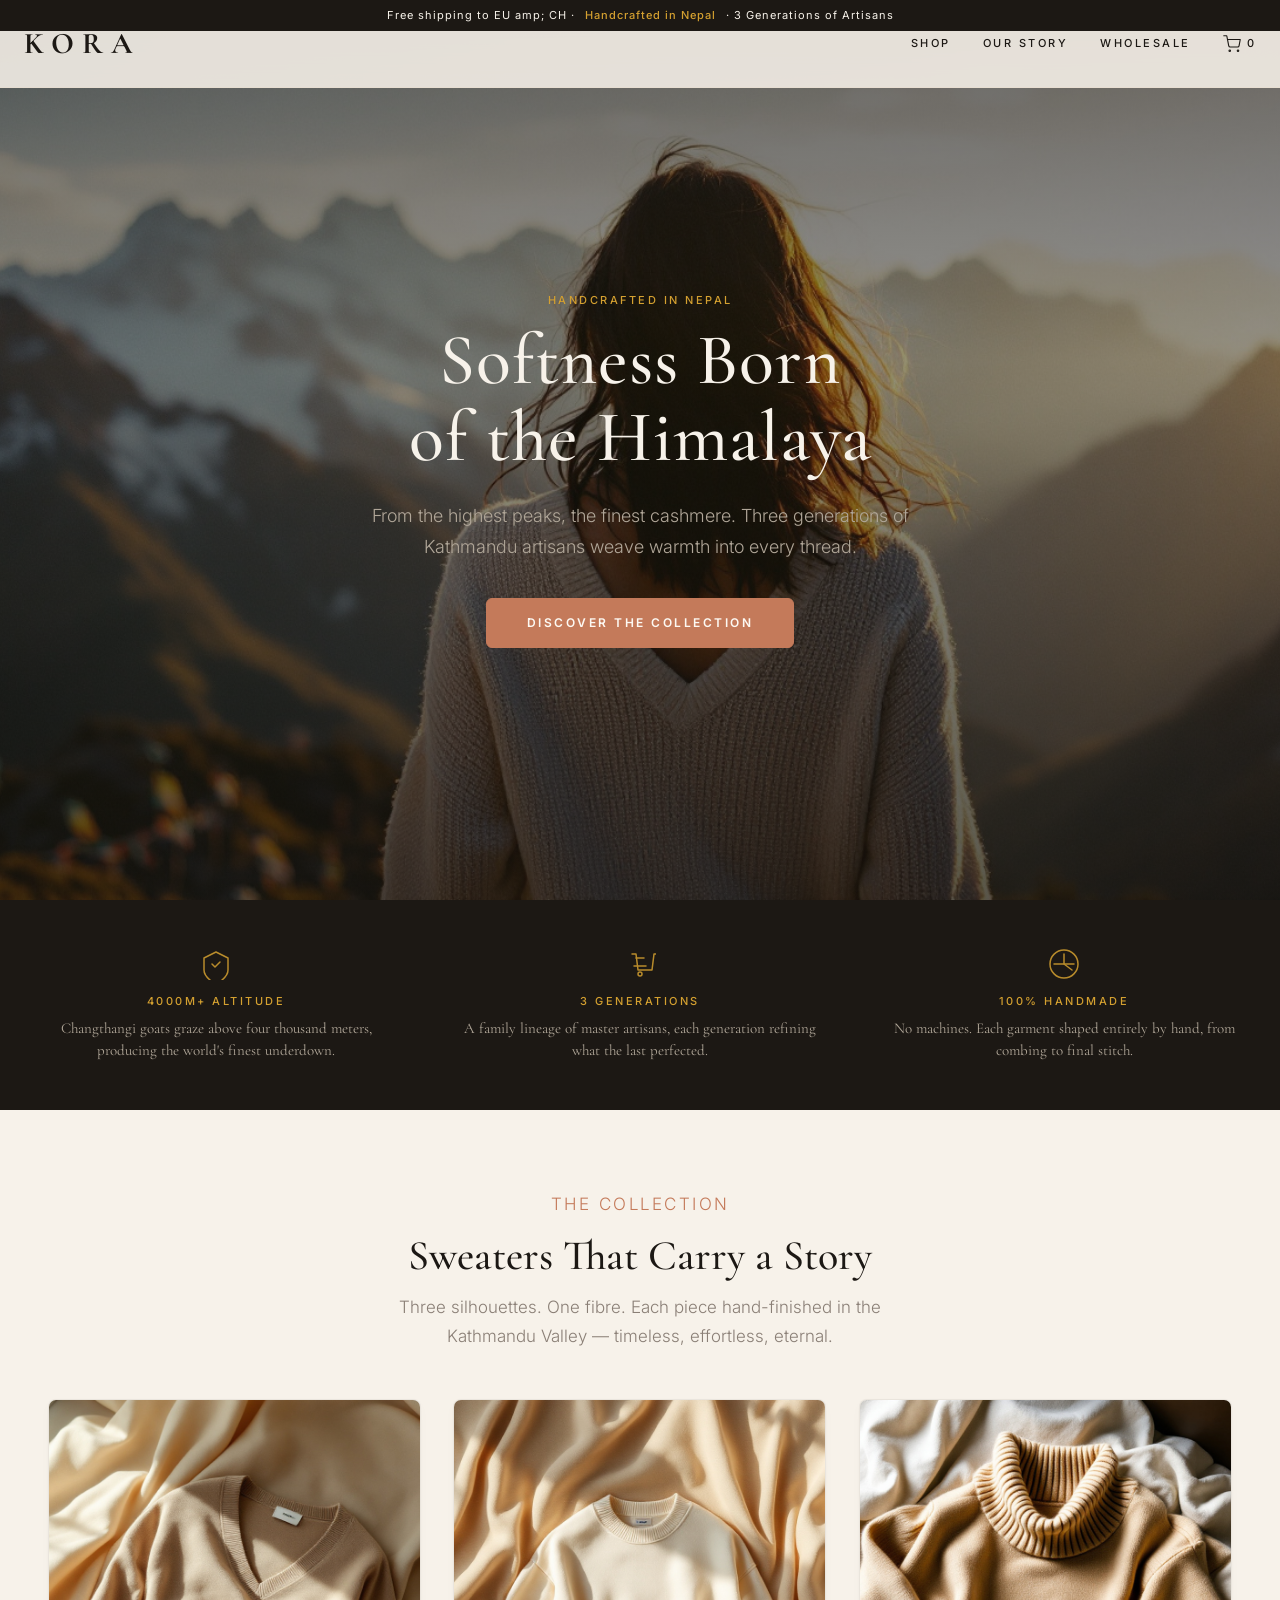
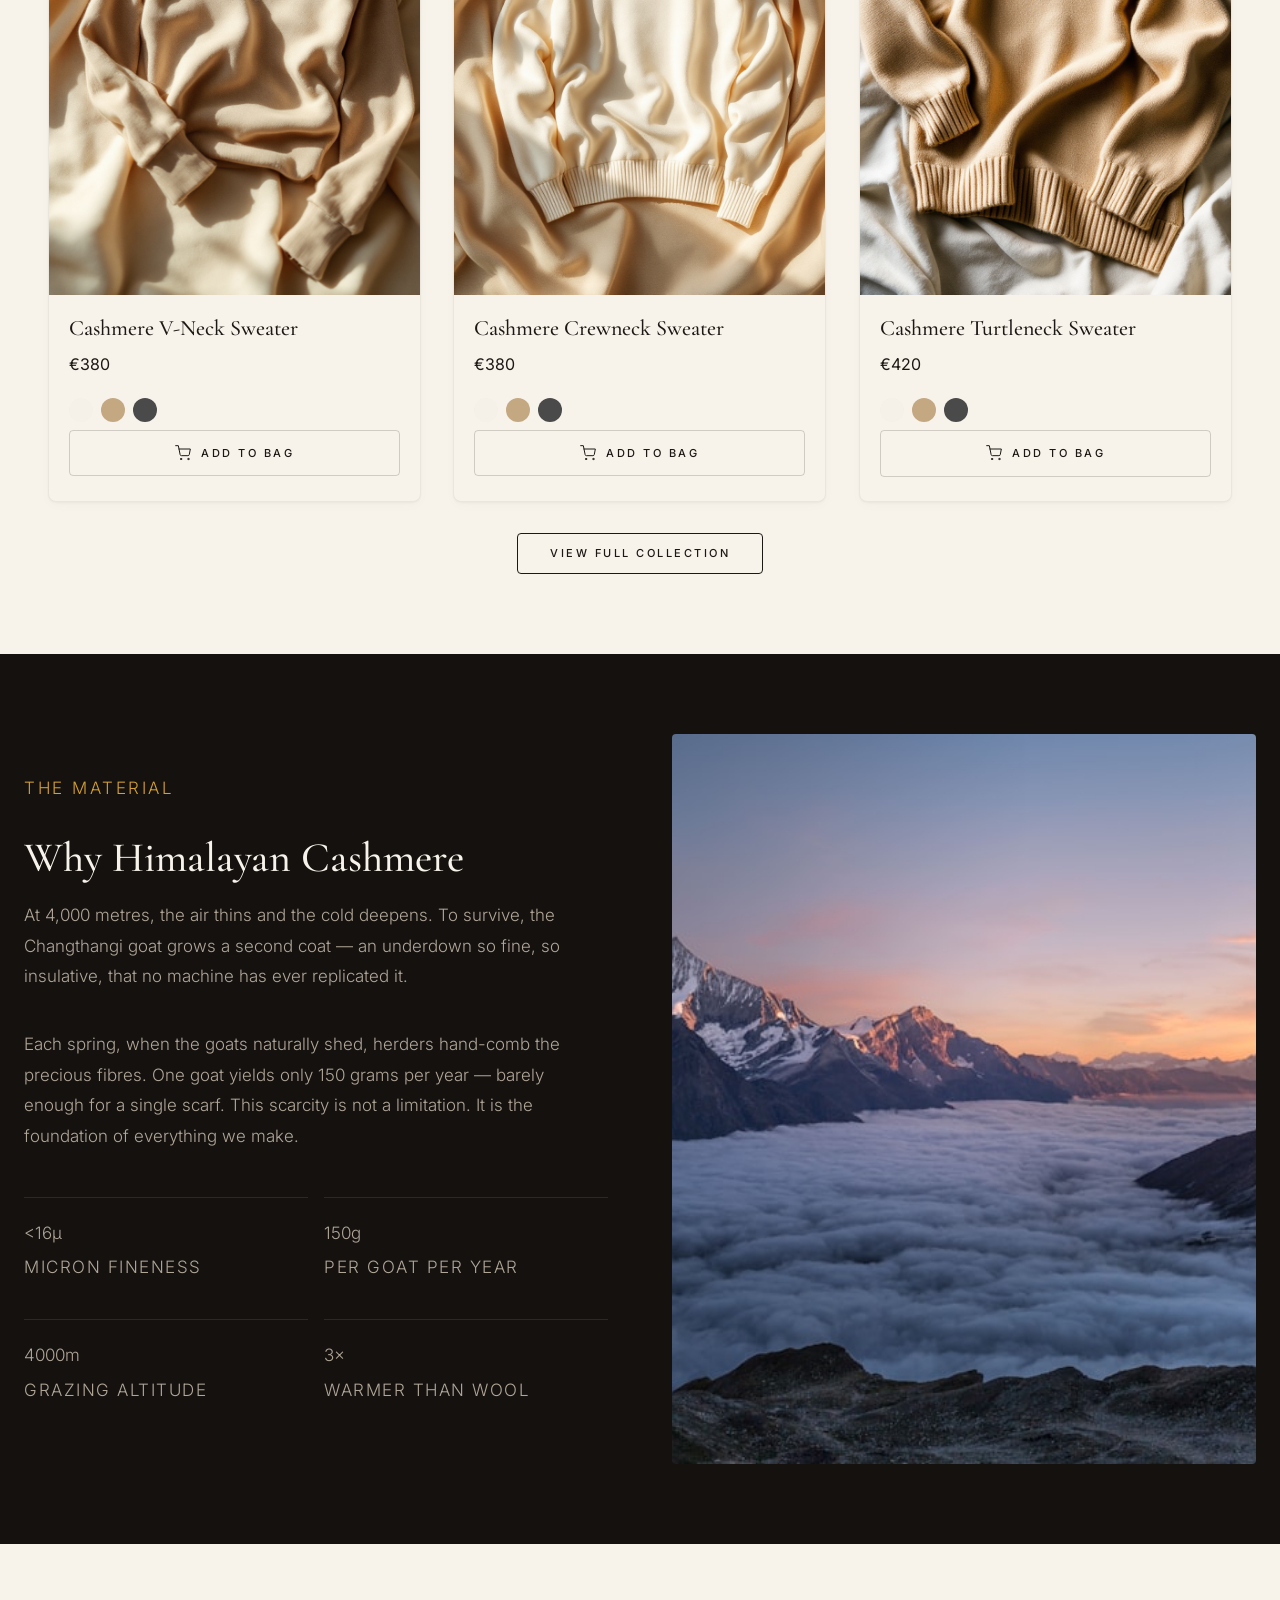
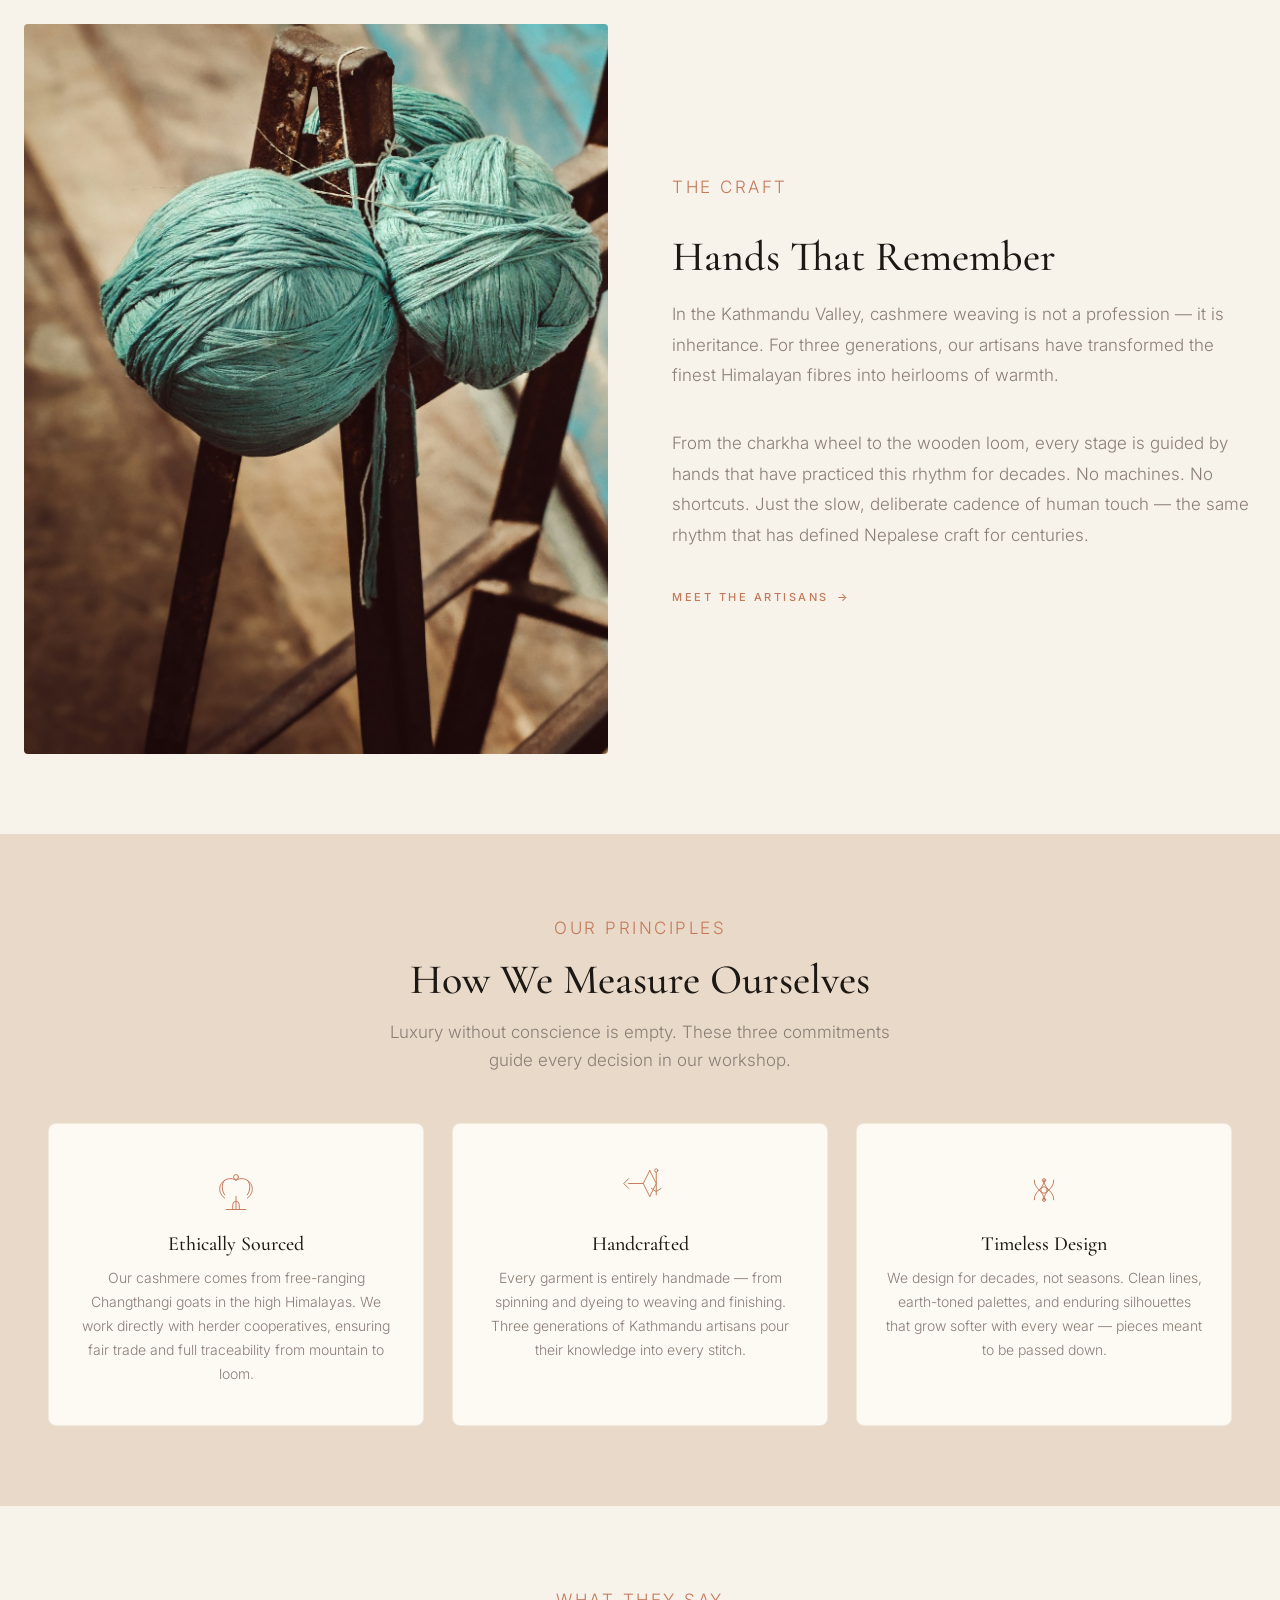
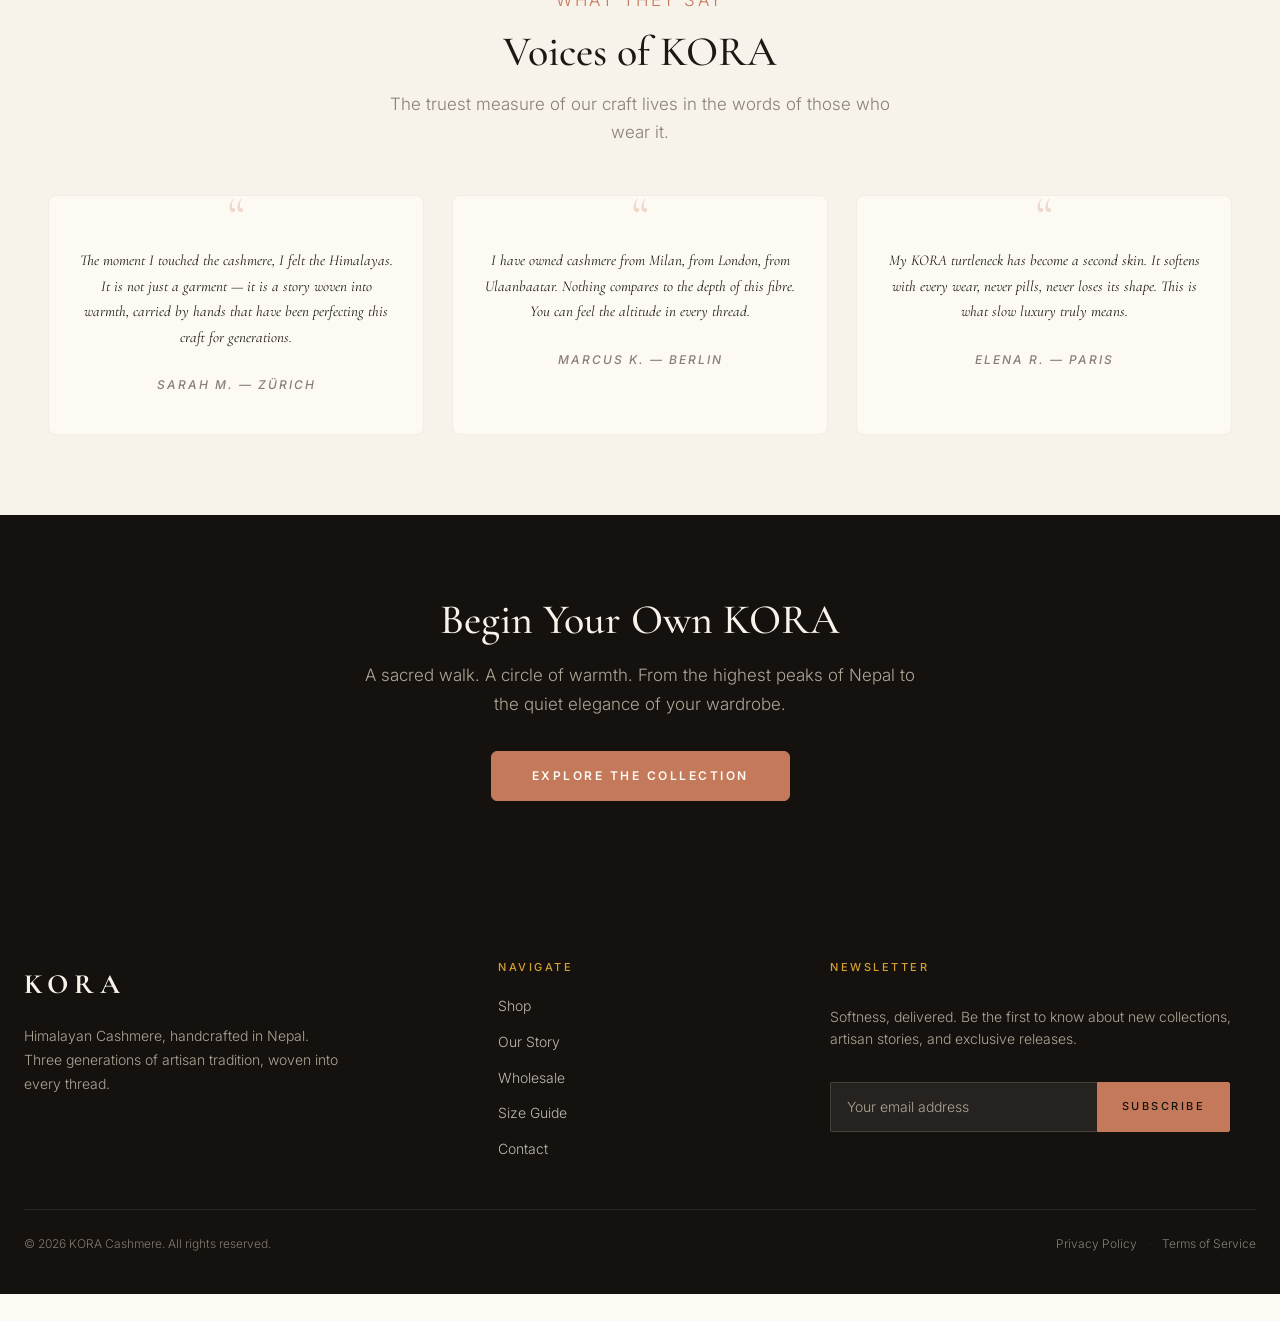
==== commit 9e1eab65: "feat: UI/UX upgrade — announcement bar, back to top, hover overlay, skeletons, slide nav" ====
--- a/index.html
+++ b/index.html
@@ -10,7 +10,7 @@
 <link rel="canonical" href="https://koracashmere.com/">
 <link rel="preconnect" href="https://fonts.googleapis.com">
 <link href="https://fonts.googleapis.com/css2?family=Cormorant+Garamond:ital,wght@0,300;0,400;0,500;0,600;0,700;1,400;1,500&family=Inter:wght@200;300;400;500;600&display=swap" rel="stylesheet">
-<link rel="stylesheet" href="/css/style-v9.css">
+<link rel="stylesheet" href="/css/style-v11.css">
 <link rel="icon" type="image/svg+xml" href="/img/favicon.svg">
 
 <!-- Open Graph -->
@@ -628,6 +628,9 @@
 </head>
 <body>
 
+  <!-- Announcement Bar -->
+  <div class="announcement">Free shipping to EU <body>amp; CH · <strong>Handcrafted in Nepal</strong> · 3 Generations of Artisans</div>
+
 <!-- ═══════════════ NAV ═══════════════ -->
 <header class="nav" id="nav">
   <a href="/" class="nav-logo">KORA</a>
@@ -718,7 +721,13 @@
       <h2>Sweaters That Carry a Story</h2>
       <p>Three silhouettes. One fibre. Each piece hand-finished in the Kathmandu Valley — timeless, effortless, eternal.</p>
     </div>
-    <div id="sweater-grid" class="product-grid reveal reveal-d1"></div>
+    <div id="sweater-grid" class="product-grid reveal reveal-d1">
+      <div class="skeleton-grid" style="grid-column:1/-1;display:grid;grid-template-columns:repeat(auto-fill,minmax(320px,1fr));gap:32px">
+        <div class="skeleton-card"><div class="skeleton-image"></div><div class="skeleton-body"><div class="skeleton-line"></div><div class="skeleton-line"></div><div class="skeleton-line"></div></div></div>
+        <div class="skeleton-card"><div class="skeleton-image"></div><div class="skeleton-body"><div class="skeleton-line"></div><div class="skeleton-line"></div><div class="skeleton-line"></div></div></div>
+        <div class="skeleton-card"><div class="skeleton-image"></div><div class="skeleton-body"><div class="skeleton-line"></div><div class="skeleton-line"></div><div class="skeleton-line"></div></div></div>
+      </div>
+    </div>
     <div class="text-center mt-32 reveal reveal-d2">
       <a href="/shop" class="btn btn-secondary">View Full Collection</a>
     </div>
@@ -906,8 +915,8 @@
 </footer>
 
 <div id="snipcart" data-api-key="YOUR_SNIPCART_KEY" hidden></div>
-<script src="/js/products-v13.js"></script>
-<script src="/js/main-v8.js"></script>
+<script src="/js/products-v14.js"></script>
+<script src="/js/main-v9.js"></script>
 
 <script>
 document.addEventListener('DOMContentLoaded', function() {
--- a/css/style-v11.css
+++ b/css/style-v11.css
@@ -0,0 +1,1932 @@
+/* ============================================================
+   KORA Cashmere — Style v4 (2026)
+   Himalayan Cashmere Luxury Brand
+   Himalayan Earth Palette · Cormorant Garamond + Inter
+   ============================================================ */
+
+/* ---------- 1. RESET + BASIS ---------- */
+*, *::before, *::after {
+  box-sizing: border-box;
+  margin: 0;
+  padding: 0;
+}
+
+html {
+  scroll-behavior: smooth;
+  -webkit-text-size-adjust: 100%;
+  text-size-adjust: 100%;
+}
+
+img, picture, video, canvas, svg {
+  display: block;
+  max-width: 100%;
+}
+
+input, button, textarea, select {
+  font: inherit;
+  color: inherit;
+}
+
+a {
+  color: inherit;
+  text-decoration: none;
+}
+
+ul, ol {
+  list-style: none;
+}
+
+button {
+  border: none;
+  background: none;
+  cursor: pointer;
+}
+
+/* ---------- 2. CUSTOM PROPERTIES ---------- */
+:root {
+  /* Himalayan Earth Palette */
+  --cream: #f7f2ea;
+  --warm-white: #fdf9f3;
+  --sand: #e8d9c8;
+  --earth: #1c1814;
+  --earth-deep: #14110e;
+  --terracotta: #c47a5a;
+  --terracotta-light: #d4946e;
+  --saffron: #d4a030;
+  --saffron-light: #e0b84a;
+  --stone: #8a7f76;
+  --stone-light: #b0a698;
+  --himalaya: #5a6f8a;
+
+  /* Typography */
+  --font-heading: 'Cormorant Garamond', Georgia, 'Times New Roman', serif;
+  --font-body: 'Inter', -apple-system, BlinkMacSystemFont, 'Segoe UI', Helvetica, Arial, sans-serif;
+
+  /* Spacing */
+  --section-padding: 100px;
+  --container-max: 1240px;
+  --container-padding: 24px;
+
+  /* Transitions */
+  --transition-base: 0.3s ease;
+  --transition-reveal: 0.8s cubic-bezier(0.25, 0.46, 0.45, 0.94);
+}
+
+/* ---------- 3. BODY ---------- */
+body {
+  font-family: var(--font-body);
+  font-weight: 300;
+  font-size: 16px;
+  line-height: 1.7;
+  color: var(--earth);
+  background-color: var(--warm-white);
+  -webkit-font-smoothing: antialiased;
+  -moz-osx-font-smoothing: grayscale;
+  text-rendering: optimizeLegibility;
+}
+
+/* ---------- 4. SELECTION ---------- */
+::selection {
+  background-color: var(--terracotta);
+  color: var(--warm-white);
+}
+
+::-moz-selection {
+  background-color: var(--terracotta);
+  color: var(--warm-white);
+}
+
+/* ---------- 5. FONT FACE (loaded via HTML <link>) ---------- */
+
+/* ---------- 6. TYPOGRAPHY ---------- */
+h1, h2, h3, h4, h5, h6 {
+  font-family: var(--font-heading);
+  font-weight: 500;
+  line-height: 1.2;
+  color: var(--earth);
+}
+
+h1 { font-size: clamp(2.5rem, 5vw, 4.5rem); }
+h2 { font-size: clamp(2rem, 4vw, 3.25rem); }
+h3 { font-size: clamp(1.5rem, 3vw, 2.25rem); }
+h4 { font-size: clamp(1.25rem, 2vw, 1.75rem); }
+
+p {
+  margin-bottom: 1.2rem;
+}
+
+p:last-child {
+  margin-bottom: 0;
+}
+
+.eyebrow {
+  font-family: var(--font-body);
+  font-weight: 500;
+  font-size: 11px;
+  letter-spacing: 2.5px;
+  text-transform: uppercase;
+  color: var(--saffron);
+  margin-bottom: 12px;
+}
+
+/* ---------- 7. CONTAINER ---------- */
+.container {
+  max-width: var(--container-max);
+  margin: 0 auto;
+  padding-left: var(--container-padding);
+  padding-right: var(--container-padding);
+}
+
+/* ---------- 7b. ANNOUNCEMENT BAR ----------*/
+.announcement {
+  position: fixed;
+  top: 0;
+  left: 0;
+  right: 0;
+  z-index: 1001;
+  background-color: var(--earth);
+  color: var(--cream);
+  text-align: center;
+  padding: 6px 16px;
+  font-family: var(--font-body);
+  font-weight: 400;
+  font-size: 11px;
+  letter-spacing: 1px;
+  transition: transform 0.35s ease;
+}
+.announcement span {
+  opacity: 0.7;
+}
+.announcement strong {
+  color: var(--saffron);
+  font-weight: 500;
+  margin: 0 6px;
+}
+.announcement.hidden {
+  transform: translateY(-100%);
+}
+
+/* ---------- 8. NAVIGATION ----------*/
+.nav {
+  position: fixed;
+  top: 0;
+  left: 0;
+  right: 0;
+  z-index: 1000;
+  display: flex;
+  align-items: center;
+  justify-content: space-between;
+  padding: 18px var(--container-padding);
+  background-color: rgba(247, 242, 234, 0.88);
+  backdrop-filter: blur(16px);
+  -webkit-backdrop-filter: blur(16px);
+  border-bottom: 1px solid rgba(232, 217, 200, 0.4);
+  transition: top 0.35s ease, background-color var(--transition-base);
+}
+.nav.has-announcement {
+  top: 28px;
+}
+
+.nav-logo {
+  font-family: var(--font-heading);
+  font-weight: 700;
+  font-size: 30px;
+  letter-spacing: 8px;
+  text-transform: uppercase;
+  color: var(--earth);
+  flex-shrink: 0;
+}
+
+.nav-logo a {
+  display: block;
+}
+
+.nav-links {
+  display: flex;
+  align-items: center;
+  gap: 32px;
+}
+
+.nav-link {
+  font-family: var(--font-body);
+  font-weight: 500;
+  font-size: 11px;
+  letter-spacing: 2.5px;
+  text-transform: uppercase;
+  color: var(--earth);
+  transition: color var(--transition-base);
+  position: relative;
+}
+
+.nav-link::after {
+  content: '';
+  position: absolute;
+  bottom: -4px;
+  left: 0;
+  width: 0;
+  height: 1px;
+  background-color: var(--terracotta);
+  transition: width var(--transition-base);
+}
+
+.nav-link:hover {
+  color: var(--terracotta);
+}
+
+.nav-link:hover::after {
+  width: 100%;
+}
+
+.nav-cart {
+  display: flex;
+  align-items: center;
+  gap: 6px;
+  font-family: var(--font-body);
+  font-weight: 500;
+  font-size: 11px;
+  letter-spacing: 2.5px;
+  text-transform: uppercase;
+  color: var(--earth);
+  transition: color var(--transition-base);
+}
+
+.nav-cart:hover {
+  color: var(--terracotta);
+}
+
+.nav-cart svg {
+  width: 18px;
+  height: 18px;
+}
+
+/* ---------- 9. HAMBURGER ---------- */
+.hamburger {
+  display: none;
+  flex-direction: column;
+  justify-content: center;
+  align-items: center;
+  width: 36px;
+  height: 36px;
+  cursor: pointer;
+  z-index: 1001;
+  background: none;
+  border: none;
+  padding: 4px;
+  gap: 6px;
+}
+
+.hamburger span {
+  display: block;
+  width: 24px;
+  height: 2px;
+  background-color: var(--earth);
+  border-radius: 2px;
+  transition: all 0.35s cubic-bezier(0.68, -0.55, 0.265, 1.55);
+  transform-origin: center;
+}
+
+/* Hamburger open state (X transformation) */
+.hamburger.is-active span:nth-child(1) {
+  transform: translateY(8px) rotate(45deg);
+}
+
+.hamburger.is-active span:nth-child(2) {
+  opacity: 0;
+  transform: scaleX(0);
+}
+
+.hamburger.is-active span:nth-child(3) {
+  transform: translateY(-8px) rotate(-45deg);
+}
+
+/* ---------- 10. MOBILE OVERLAY (slide-in) ----------*/
+.mobile-overlay {
+  display: flex;
+  flex-direction: column;
+  align-items: center;
+  justify-content: center;
+  gap: 36px;
+  position: fixed;
+  top: 0;
+  right: 0;
+  bottom: 0;
+  width: 100%;
+  max-width: 400px;
+  z-index: 999;
+  background-color: rgba(20, 17, 14, 0.98);
+  backdrop-filter: blur(20px);
+  -webkit-backdrop-filter: blur(20px);
+  transform: translateX(100%);
+  pointer-events: none;
+  transition: transform 0.4s cubic-bezier(0.4, 0, 0.2, 1);
+}
+
+.mobile-overlay.is-open {
+  transform: translateX(0);
+  pointer-events: all;
+}
+
+.mobile-overlay .nav-link {
+  font-size: 20px;
+  color: var(--cream);
+  letter-spacing: 4px;
+  padding: 14px 24px;
+  min-height: 48px;
+  display: flex;
+  align-items: center;
+  opacity: 0;
+  transform: translateX(20px);
+  transition: opacity 0.35s ease, transform 0.35s ease;
+}
+
+.mobile-overlay.is-open .nav-link {
+  opacity: 1;
+  transform: translateX(0);
+}
+
+.mobile-overlay.is-open .nav-link:nth-child(1) { transition-delay: 0.1s; }
+.mobile-overlay.is-open .nav-link:nth-child(2) { transition-delay: 0.15s; }
+.mobile-overlay.is-open .nav-link:nth-child(3) { transition-delay: 0.2s; }
+
+.mobile-overlay .nav-link::after {
+  background-color: var(--saffron);
+  bottom: -6px;
+}
+
+/* Overlay background dim */
+.mobile-overlay-bg {
+  position: fixed;
+  inset: 0;
+  background: rgba(0,0,0,0.4);
+  z-index: 998;
+  opacity: 0;
+  pointer-events: none;
+  transition: opacity 0.35s ease;
+}
+.mobile-overlay-bg.is-open {
+  opacity: 1;
+  pointer-events: all;
+}
+
+/* ---------- 11. HERO ---------- */
+.hero {
+  position: relative;
+  min-height: 100vh;
+  display: flex;
+  flex-direction: column;
+  align-items: center;
+  justify-content: center;
+  text-align: center;
+  background-color: var(--earth-deep);
+  padding: 120px var(--container-padding) 80px;
+  overflow: hidden;
+}
+
+.hero-bg-img {
+  position: absolute;
+  inset: 0;
+  width: 100%;
+  height: 100%;
+  object-fit: cover;
+  object-position: center 30%;
+  z-index: 0;
+}
+
+.hero-overlay {
+  position: absolute;
+  inset: 0;
+  background: linear-gradient(
+    180deg,
+    rgba(20, 17, 14, 0.65) 0%,
+    rgba(20, 17, 14, 0.45) 40%,
+    rgba(20, 17, 14, 0.7) 100%
+  );
+  z-index: 1;
+}
+
+.hero-content {
+  position: relative;
+  z-index: 2;
+  max-width: 800px;
+}
+
+/* Subtle parallax hint via background */
+.hero::before {
+  content: '';
+  position: absolute;
+  inset: 0;
+  background:
+    radial-gradient(ellipse 80% 60% at 50% 40%, rgba(196, 122, 90, 0.08) 0%, transparent 70%),
+    radial-gradient(ellipse 60% 50% at 30% 70%, rgba(212, 160, 48, 0.05) 0%, transparent 60%),
+    radial-gradient(ellipse 50% 40% at 70% 30%, rgba(90, 111, 138, 0.06) 0%, transparent 60%);
+  transform: translateZ(0);
+  will-change: transform;
+  /* Subtle parallax on scroll — scales slightly larger */
+}
+
+.hero-title {
+  font-family: var(--font-heading);
+  font-weight: 500;
+  font-size: clamp(56px, 7vw, 72px);
+  color: var(--cream);
+  line-height: 1.08;
+  margin-bottom: 24px;
+  letter-spacing: 1px;
+}
+
+.hero-subtitle {
+  font-family: var(--font-body);
+  font-weight: 300;
+  font-size: 18px;
+  line-height: 1.7;
+  color: var(--stone-light);
+  max-width: 580px;
+  margin: 0 auto 36px;
+}
+
+.hero .eyebrow {
+  color: var(--saffron);
+}
+
+/* parallax scroll hint via media query — reduced motion safe */
+@media (prefers-reduced-motion: no-preference) {
+  .hero-content {
+    transform: translateZ(0);
+    will-change: transform;
+  }
+}
+
+/* ---------- 12. SECTIONS ---------- */
+.section {
+  padding-top: var(--section-padding);
+  padding-bottom: var(--section-padding);
+}
+
+.section + .section {
+  border-top: 1px solid var(--sand);
+}
+
+.section-header {
+  text-align: center;
+  max-width: 680px;
+  margin: 0 auto 60px;
+}
+
+.section-title {
+  font-family: var(--font-heading);
+  font-weight: 500;
+  font-size: clamp(2rem, 4vw, 3.25rem);
+  color: var(--earth);
+  margin-bottom: 16px;
+}
+
+.section-subtitle {
+  font-family: var(--font-body);
+  font-weight: 300;
+  font-size: 17px;
+  color: var(--stone);
+  line-height: 1.7;
+}
+
+/* ---------- 13b. SHOP PAGE ---------- */
+.shop-hero {
+  padding-top: 140px;
+  padding-bottom: 48px;
+  text-align: center;
+  background-color: var(--cream);
+}
+
+.shop-hero .section-title {
+  margin-bottom: 12px;
+}
+
+.filter-section {
+  padding: 0 0 32px;
+  background-color: var(--cream);
+}
+
+.filter-bar {
+  display: flex;
+  justify-content: center;
+  gap: 8px;
+  flex-wrap: wrap;
+}
+
+.filter-btn {
+  padding: 10px 24px;
+  border: 1px solid rgba(28, 24, 20, 0.12);
+  background: transparent;
+  color: var(--stone);
+  font-family: var(--font-body);
+  font-size: 13px;
+  font-weight: 500;
+  letter-spacing: 0.5px;
+  border-radius: 100px;
+  cursor: pointer;
+  transition: all 0.3s cubic-bezier(0.4, 0, 0.2, 1);
+  outline: none;
+}
+
+.filter-btn:hover {
+  border-color: var(--terracotta);
+  color: var(--terracotta);
+  background-color: rgba(196, 122, 90, 0.04);
+}
+
+.filter-btn:active {
+  transform: scale(0.96);
+}
+
+.filter-btn:focus-visible {
+  box-shadow: 0 0 0 2px var(--warm-white), 0 0 0 4px var(--terracotta);
+}
+
+.filter-btn.active {
+  background-color: var(--earth);
+  color: var(--cream);
+  border-color: var(--earth);
+  font-weight: 600;
+  box-shadow: 0 2px 8px rgba(20, 17, 14, 0.12);
+}
+
+.shop-section {
+  padding: 0 0 100px;
+}
+
+/* ---------- 13. PRODUCT GRID ---------- */
+.product-grid {
+  display: grid;
+  grid-template-columns: repeat(auto-fill, minmax(320px, 1fr));
+  gap: 32px;
+}
+
+/* ---------- 14. PRODUCT CARD ---------- */
+.product-card {
+  display: flex;
+  flex-direction: column;
+  background-color: var(--cream);
+  border-radius: 8px;
+  overflow: hidden;
+  transition: box-shadow 0.5s cubic-bezier(0.25, 0.1, 0.25, 1),
+              transform 0.5s cubic-bezier(0.25, 0.1, 0.25, 1);
+  will-change: transform;
+  box-shadow:
+    0 1px 2px rgba(20, 17, 14, 0.03),
+    0 2px 6px rgba(20, 17, 14, 0.025),
+    0 4px 12px rgba(20, 17, 14, 0.02);
+  border: 1px solid rgba(28, 24, 20, 0.06);
+}
+
+.product-card:hover {
+  box-shadow:
+    0 2px 4px rgba(20, 17, 14, 0.04),
+    0 6px 16px rgba(20, 17, 14, 0.05),
+    0 14px 32px rgba(20, 17, 14, 0.08);
+  transform: translateY(-6px);
+}
+
+.product-card-image {
+  position: relative;
+  overflow: hidden;
+  aspect-ratio: 3 / 4;
+  background-color: var(--sand);
+}
+
+.product-card-image img {
+  width: 100%;
+  height: 100%;
+  object-fit: cover;
+  transition: transform 0.45s cubic-bezier(0.25, 0.46, 0.45, 0.94);
+}
+
+/* Product zoom on hover — mouse-follow via CSS transform-origin */
+.product-card:hover .product-card-image img {
+  transform: scale(1.08);
+}
+
+/* Quick View overlay on hover */
+.product-card-image-overlay {
+  position: absolute;
+  inset: 0;
+  background: rgba(20,17,14,0);
+  display: flex;
+  align-items: center;
+  justify-content: center;
+  z-index: 2;
+  transition: background 0.35s ease;
+  pointer-events: none;
+}
+.product-card:hover .product-card-image-overlay {
+  background: rgba(20,17,14,0.15);
+}
+.quick-view-hint {
+  font-family: var(--font-body);
+  font-weight: 500;
+  font-size: 11px;
+  letter-spacing: 2.5px;
+  text-transform: uppercase;
+  color: #fff;
+  opacity: 0;
+  transform: translateY(8px);
+  transition: opacity 0.3s ease, transform 0.3s ease;
+  pointer-events: none;
+}
+.product-card:hover .quick-view-hint {
+  opacity: 1;
+  transform: translateY(0);
+}
+
+.product-card-image-wrapper {
+  position: relative;
+  overflow: hidden;
+  width: 100%;
+  height: 100%;
+}
+
+.product-card-body {
+  padding: 20px 20px 24px;
+  display: flex;
+  flex-direction: column;
+  gap: 8px;
+  flex: 1;
+}
+
+.product-card-title {
+  font-family: var(--font-heading);
+  font-weight: 500;
+  font-size: 22px;
+  color: var(--earth);
+  line-height: 1.25;
+}
+
+.product-card-price {
+  font-family: var(--font-body);
+  font-weight: 400;
+  font-size: 16px;
+  color: var(--earth);
+}
+
+.product-card-colors {
+  display: flex;
+  gap: 8px;
+  margin-top: 12px;
+}
+
+.product-card-colors .color-swatch {
+  width: 24px;
+  height: 24px;
+  border-radius: 50%;
+  border: 2px solid transparent;
+  cursor: pointer;
+  transition: border-color var(--transition-base), transform var(--transition-base);
+  padding: 0;
+}
+
+.product-card-colors .color-swatch:hover {
+  transform: scale(1.15);
+}
+
+.product-card-colors .color-swatch.is-selected {
+  border-color: var(--terracotta);
+}
+
+/* ---------- 14b. PRODUCT DETAIL PAGE ---------- */
+.product-detail {
+  display: grid;
+  grid-template-columns: 1.1fr 1fr;
+  gap: 80px;
+  align-items: start;
+  max-width: var(--container-max);
+  margin: 0 auto;
+  padding: 140px 40px 80px;
+}
+
+.product-detail-gallery {
+  display: flex;
+  flex-direction: column;
+  gap: 16px;
+}
+
+.gallery-main-wrap {
+  width: 100%;
+  background: #f9f6f2;
+  border-radius: 4px;
+  overflow: hidden;
+}
+
+.gallery-main {
+  width: 100%;
+  aspect-ratio: 9 / 16;
+  object-fit: contain;
+  display: block;
+  transition: opacity 0.3s;
+}
+
+.gallery-thumb-strip {
+  display: flex;
+  gap: 10px;
+  overflow-x: auto;
+  padding: 4px 0;
+}
+
+.gallery-thumb {
+  width: 72px;
+  height: 96px;
+  object-fit: cover;
+  border-radius: 3px;
+  cursor: pointer;
+  border: 2px solid transparent;
+  opacity: 0.6;
+  transition: all 0.25s;
+  flex-shrink: 0;
+}
+
+.gallery-thumb:hover {
+  opacity: 0.9;
+  border-color: var(--terracotta);
+}
+
+.gallery-thumb.active {
+  opacity: 1;
+  border-color: var(--earth);
+}
+
+/* Shop card links */
+.product-card-image-link {
+  display: block;
+  text-decoration: none;
+  color: inherit;
+}
+
+.product-card-name-link {
+  text-decoration: none;
+  color: inherit;
+}
+
+.product-card-name-link:hover .product-card-name {
+  color: var(--terracotta);
+}
+
+.product-detail-name {
+  font-family: var(--font-heading);
+  font-weight: 500;
+  font-size: clamp(34px, 5vw, 48px);
+  color: var(--earth);
+  line-height: 1.15;
+  margin-bottom: 12px;
+}
+
+.product-detail-price {
+  font-family: var(--font-body);
+  font-weight: 300;
+  font-size: 22px;
+  color: var(--terracotta);
+  margin-bottom: 24px;
+}
+
+.product-detail-description {
+  font-family: var(--font-body);
+  font-weight: 300;
+  font-size: 17px;
+  color: var(--stone);
+  line-height: 1.8;
+  margin-bottom: 32px;
+}
+
+.product-detail-section {
+  margin-bottom: 28px;
+}
+
+.product-detail-section label {
+  display: block;
+  font-family: var(--font-body);
+  font-weight: 500;
+  font-size: 11px;
+  letter-spacing: 2.5px;
+  text-transform: uppercase;
+  color: var(--earth);
+  margin-bottom: 10px;
+}
+
+.product-color-options {
+  display: flex;
+  gap: 10px;
+}
+
+.color-swatch-large {
+  width: 36px;
+  height: 36px;
+  border-radius: 50%;
+  border: 2px solid transparent;
+  cursor: pointer;
+  transition: border-color 0.2s, transform 0.2s;
+}
+
+.color-swatch-large:hover {
+  transform: scale(1.15);
+}
+
+.color-swatch-large.is-selected {
+  border-color: var(--terracotta);
+}
+
+.product-size-options {
+  display: flex;
+  gap: 8px;
+}
+
+.size-option {
+  width: 48px;
+  height: 48px;
+  display: flex;
+  align-items: center;
+  justify-content: center;
+  border: 1px solid rgba(28, 24, 20, 0.2);
+  border-radius: 2px;
+  font-family: var(--font-body);
+  font-size: 14px;
+  cursor: pointer;
+  transition: all 0.2s;
+}
+
+.size-option:hover,
+.size-option.is-selected {
+  border-color: var(--earth);
+  background-color: var(--earth);
+  color: var(--cream);
+}
+
+.product-specs {
+  padding-top: 8px;
+  border-top: 1px solid rgba(28, 24, 20, 0.08);
+}
+
+.spec-row {
+  display: flex;
+  justify-content: space-between;
+  padding: 8px 0;
+  font-size: 14px;
+}
+
+.spec-label {
+  font-weight: 400;
+  color: var(--stone);
+}
+
+.spec-value {
+  font-weight: 500;
+  color: var(--earth);
+}
+
+.product-add-to-bag {
+  width: 100%;
+  padding: 16px 32px;
+  min-height: 52px;
+  font-size: 13px;
+  margin-top: 8px;
+  margin-bottom: 28px;
+}
+
+.meet-the-maker {
+  padding-top: 24px;
+  border-top: 1px solid rgba(28, 24, 20, 0.08);
+}
+
+.maker-card {
+  background: none;
+  padding: 20px 0;
+}
+
+.maker-name {
+  font-family: var(--font-heading);
+  font-weight: 500;
+  font-size: 18px;
+  color: var(--earth);
+  margin-bottom: 8px;
+}
+
+.maker-quote {
+  font-family: var(--font-body);
+  font-weight: 300;
+  font-style: italic;
+  font-size: 15px;
+  color: var(--stone);
+  line-height: 1.7;
+}
+
+.product-not-found {
+  text-align: center;
+  padding: 120px 24px;
+  min-height: 60vh;
+  display: flex;
+  flex-direction: column;
+  align-items: center;
+  justify-content: center;
+}
+
+.product-not-found h2 {
+  font-family: var(--font-heading);
+  font-size: 28px;
+  margin-bottom: 12px;
+}
+
+/* ---------- 15. BUTTONS ---------- */
+.btn {
+  display: inline-flex;
+  align-items: center;
+  justify-content: center;
+  gap: 8px;
+  font-family: var(--font-body);
+  font-weight: 500;
+  font-size: 11px;
+  letter-spacing: 2.5px;
+  text-transform: uppercase;
+  padding: 14px 32px;
+  border-radius: 4px;
+  transition: background-color 0.25s cubic-bezier(0.4, 0, 0.2, 1),
+              color 0.25s cubic-bezier(0.4, 0, 0.2, 1),
+              transform 0.2s cubic-bezier(0.4, 0, 0.2, 1),
+              box-shadow 0.25s cubic-bezier(0.4, 0, 0.2, 1);
+  cursor: pointer;
+  text-decoration: none;
+  line-height: 1;
+  position: relative;
+  outline: none;
+}
+
+.btn:active {
+  transform: scale(0.97);
+}
+
+.btn:focus-visible {
+  box-shadow: 0 0 0 2px var(--warm-white), 0 0 0 4px var(--terracotta);
+}
+
+.btn-primary {
+  background-color: var(--terracotta);
+  color: var(--warm-white);
+  border: 1px solid var(--terracotta);
+  font-weight: 600;
+}
+
+.btn-primary:hover {
+  background-color: var(--earth);
+  border-color: var(--earth);
+  color: var(--cream);
+  transform: translateY(-1px);
+  box-shadow: 0 4px 12px rgba(20, 17, 14, 0.18);
+}
+
+.btn-primary:active {
+  transform: translateY(0) scale(0.97);
+  box-shadow: none;
+}
+
+.btn-secondary {
+  background-color: transparent;
+  color: var(--earth);
+  border: 1px solid var(--earth);
+}
+
+.btn-secondary:hover {
+  background-color: var(--earth);
+  color: var(--cream);
+  transform: translateY(-1px);
+}
+
+.btn-ghost {
+  background-color: transparent;
+  color: var(--earth);
+  border: 1px solid transparent;
+  padding-left: 8px;
+  padding-right: 8px;
+}
+
+.btn-ghost:hover {
+  color: var(--terracotta);
+  background-color: rgba(196, 122, 90, 0.06);
+}
+
+/* Add to Bag — elegant card button with slide fill */
+.btn-add-to-bag {
+  width: 100%;
+  display: inline-flex;
+  align-items: center;
+  justify-content: center;
+  gap: 10px;
+  padding: 13px 20px;
+  font-family: var(--font-body);
+  font-weight: 500;
+  font-size: 11px;
+  letter-spacing: 2.5px;
+  text-transform: uppercase;
+  color: var(--earth);
+  background: transparent;
+  border: 1px solid rgba(28, 24, 20, 0.18);
+  border-radius: 4px;
+  cursor: pointer;
+  transition: all 0.35s cubic-bezier(0.25, 0.1, 0.25, 1);
+  position: relative;
+  overflow: hidden;
+}
+
+.btn-add-to-bag::before {
+  content: '';
+  position: absolute;
+  inset: 0;
+  background: var(--earth);
+  transform: scaleX(0);
+  transform-origin: left;
+  transition: transform 0.35s cubic-bezier(0.25, 0.1, 0.25, 1);
+  z-index: 0;
+}
+
+.btn-add-to-bag:hover {
+  color: var(--cream);
+  border-color: var(--earth);
+  transform: translateY(-1px);
+  box-shadow: 0 4px 16px rgba(20, 17, 14, 0.1);
+}
+
+.btn-add-to-bag:hover::before {
+  transform: scaleX(1);
+}
+
+.btn-add-to-bag span {
+  position: relative;
+  z-index: 1;
+}
+
+.btn-add-to-bag .bag-icon {
+  position: relative;
+  z-index: 1;
+  width: 16px;
+  height: 16px;
+  transition: transform 0.35s cubic-bezier(0.25, 0.1, 0.25, 1);
+}
+
+.btn-add-to-bag:hover .bag-icon {
+  transform: translateX(2px);
+}
+
+.btn-sm {
+  padding: 10px 20px;
+  font-size: 10px;
+  letter-spacing: 2px;
+}
+
+.btn-lg {
+  padding: 18px 40px;
+  font-size: 12px;
+  border-radius: 6px;
+}
+
+/* ---------- 16. SIZE SELECTOR ---------- */
+.size-selector {
+  display: flex;
+  flex-wrap: wrap;
+  gap: 8px;
+  margin: 12px 0;
+}
+
+.size-selector .size-btn {
+  display: inline-flex;
+  align-items: center;
+  justify-content: center;
+  min-width: 44px;
+  height: 44px;
+  padding: 0 16px;
+  font-family: var(--font-body);
+  font-weight: 500;
+  font-size: 13px;
+  color: var(--earth);
+  background-color: transparent;
+  border: 1px solid var(--stone-light);
+  border-radius: 6px;
+  cursor: pointer;
+  transition: all 0.25s cubic-bezier(0.4, 0, 0.2, 1);
+  outline: none;
+}
+
+.size-selector .size-btn:hover {
+  border-color: var(--terracotta);
+  color: var(--terracotta);
+  transform: translateY(-1px);
+  box-shadow: 0 2px 8px rgba(196, 122, 90, 0.12);
+}
+
+.size-selector .size-btn:active {
+  transform: scale(0.95);
+}
+
+.size-selector .size-btn:focus-visible {
+  box-shadow: 0 0 0 2px var(--warm-white), 0 0 0 4px var(--terracotta);
+}
+
+.size-selector .size-btn.is-selected,
+.size-option.is-selected {
+  border-color: var(--terracotta);
+  background-color: var(--terracotta);
+  color: var(--warm-white);
+  font-weight: 600;
+  box-shadow: 0 2px 8px rgba(196, 122, 90, 0.2);
+}
+
+.size-selector .size-btn:disabled {
+  opacity: 0.3;
+  cursor: not-allowed;
+  text-decoration: line-through;
+}
+
+/* ---------- 17. COLOR SWATCHES ---------- */
+.color-swatch {
+  width: 24px;
+  height: 24px;
+  border-radius: 50%;
+  border: 2px solid transparent;
+  cursor: pointer;
+  transition: border-color var(--transition-base), transform var(--transition-base);
+  padding: 0;
+  display: inline-block;
+}
+
+.color-swatch:hover {
+  transform: scale(1.15);
+}
+
+.color-swatch.is-selected {
+  border-color: var(--terracotta);
+}
+
+.color-swatches {
+  display: flex;
+  flex-wrap: wrap;
+  gap: 10px;
+  margin: 12px 0;
+}
+
+/* ---------- 18. STORY SECTION ---------- */
+.story-section {
+  display: grid;
+  grid-template-columns: 1fr 1fr;
+  gap: 64px;
+  align-items: center;
+}
+
+.story-content {
+  display: flex;
+  flex-direction: column;
+  gap: 20px;
+}
+
+.story-content .eyebrow {
+  margin-bottom: 4px;
+}
+
+.story-image {
+  aspect-ratio: 4 / 5;
+  overflow: hidden;
+  border-radius: 4px;
+  background-color: var(--sand);
+}
+
+.story-image img {
+  width: 100%;
+  height: 100%;
+  object-fit: cover;
+}
+
+/* ---------- 19. MEET THE MAKER ---------- */
+.maker-card {
+  display: flex;
+  flex-direction: column;
+  align-items: center;
+  text-align: center;
+  padding: 48px 36px;
+  background-color: var(--cream);
+  border-radius: 8px;
+  max-width: 480px;
+  margin: 0 auto;
+  gap: 16px;
+}
+
+.maker-portrait {
+  width: 80px;
+  height: 80px;
+  border-radius: 50%;
+  object-fit: cover;
+  border: 3px solid var(--sand);
+}
+
+.maker-name {
+  font-family: var(--font-heading);
+  font-weight: 600;
+  font-size: 22px;
+  color: var(--earth);
+}
+
+.maker-title {
+  font-family: var(--font-body);
+  font-weight: 400;
+  font-size: 13px;
+  letter-spacing: 2px;
+  text-transform: uppercase;
+  color: var(--stone);
+}
+
+.maker-quote {
+  font-family: var(--font-heading);
+  font-weight: 400;
+  font-style: italic;
+  font-size: 20px;
+  line-height: 1.5;
+  color: var(--earth);
+  max-width: 380px;
+  position: relative;
+  padding-top: 16px;
+}
+
+.maker-quote::before {
+  content: '\201C';
+  font-family: var(--font-heading);
+  font-size: 56px;
+  color: var(--terracotta);
+  position: absolute;
+  top: -10px;
+  left: 50%;
+  transform: translateX(-50%);
+  line-height: 1;
+}
+
+/* ---------- 20. FOOTER ---------- */
+.footer {
+  background-color: var(--earth-deep);
+  color: var(--cream);
+  padding: 80px var(--container-padding) 40px;
+}
+
+.footer-grid {
+  display: grid;
+  grid-template-columns: 1.5fr 1fr 1.5fr;
+  gap: 48px;
+  max-width: var(--container-max);
+  margin: 0 auto;
+}
+
+.footer-brand {
+  display: flex;
+  flex-direction: column;
+  gap: 16px;
+}
+
+.footer-logo {
+  font-family: var(--font-heading);
+  font-weight: 700;
+  font-size: 28px;
+  letter-spacing: 6px;
+  text-transform: uppercase;
+  color: var(--cream);
+}
+
+.footer-description {
+  font-family: var(--font-body);
+  font-weight: 300;
+  font-size: 14px;
+  color: var(--stone-light);
+  line-height: 1.7;
+  max-width: 320px;
+}
+
+.footer-heading {
+  font-family: var(--font-body);
+  font-weight: 500;
+  font-size: 11px;
+  letter-spacing: 2.5px;
+  text-transform: uppercase;
+  color: var(--saffron);
+  margin-bottom: 20px;
+}
+
+.footer-links {
+  display: flex;
+  flex-direction: column;
+  gap: 12px;
+}
+
+.footer-link {
+  font-family: var(--font-body);
+  font-weight: 300;
+  font-size: 14px;
+  color: var(--cream);
+  opacity: 0.75;
+  transition: opacity var(--transition-base);
+}
+
+.footer-link:hover {
+  opacity: 1;
+  color: var(--terracotta-light);
+}
+
+.footer-newsletter {
+  display: flex;
+  flex-direction: column;
+  gap: 12px;
+}
+
+.footer-newsletter p {
+  font-family: var(--font-body);
+  font-weight: 300;
+  font-size: 14px;
+  color: var(--stone-light);
+  line-height: 1.6;
+}
+
+.newsletter-form {
+  display: flex;
+  gap: 0;
+  max-width: 400px;
+}
+
+.newsletter-input {
+  flex: 1;
+  padding: 12px 16px;
+  font-family: var(--font-body);
+  font-weight: 300;
+  font-size: 14px;
+  color: var(--cream);
+  background-color: rgba(247, 242, 234, 0.08);
+  border: 1px solid rgba(247, 242, 234, 0.15);
+  border-right: none;
+  border-radius: 2px 0 0 2px;
+  outline: none;
+  transition: border-color var(--transition-base);
+}
+
+.newsletter-input::placeholder {
+  color: var(--stone-light);
+}
+
+.newsletter-input:focus {
+  border-color: var(--terracotta);
+}
+
+.newsletter-submit {
+  padding: 12px 24px;
+  font-family: var(--font-body);
+  font-weight: 500;
+  font-size: 11px;
+  letter-spacing: 2.5px;
+  text-transform: uppercase;
+  color: var(--earth-deep);
+  background-color: var(--terracotta);
+  border: 1px solid var(--terracotta);
+  border-radius: 0 2px 2px 0;
+  cursor: pointer;
+  transition: background-color var(--transition-base);
+  white-space: nowrap;
+}
+
+.newsletter-submit:hover {
+  background-color: var(--terracotta-light);
+}
+
+.footer-bottom {
+  max-width: var(--container-max);
+  margin: 48px auto 0;
+  padding-top: 24px;
+  border-top: 1px solid rgba(247, 242, 234, 0.1);
+  display: flex;
+  justify-content: space-between;
+  align-items: center;
+  flex-wrap: wrap;
+  gap: 16px;
+}
+
+.footer-bottom-text {
+  font-family: var(--font-body);
+  font-weight: 300;
+  font-size: 12px;
+  color: var(--stone-light);
+  opacity: 0.7;
+}
+
+.footer-social {
+  display: flex;
+  gap: 20px;
+}
+
+.footer-social a {
+  font-family: var(--font-body);
+  font-weight: 400;
+  font-size: 13px;
+  color: var(--cream);
+  opacity: 0.6;
+  transition: opacity var(--transition-base);
+}
+
+.footer-social a:hover {
+  opacity: 1;
+  color: var(--terracotta-light);
+}
+
+/* ---------- 21. REVEAL ANIMATIONS ---------- */
+.reveal {
+  opacity: 0;
+  transform: translateY(40px);
+  transition: opacity var(--transition-reveal), transform var(--transition-reveal);
+}
+
+.reveal.revealed {
+  opacity: 1;
+  transform: translateY(0);
+}
+
+/* Stagger delays */
+.reveal-d1 { transition-delay: 0.05s; }
+.reveal-d2 { transition-delay: 0.10s; }
+.reveal-d3 { transition-delay: 0.15s; }
+.reveal-d4 { transition-delay: 0.20s; }
+.reveal-d5 { transition-delay: 0.25s; }
+.reveal-d6 { transition-delay: 0.30s; }
+.reveal-d7 { transition-delay: 0.35s; }
+.reveal-d8 { transition-delay: 0.40s; }
+.reveal-d9 { transition-delay: 0.45s; }
+
+/* ---------- 22. PRODUCT ZOOM (Mouse-follow via transform-origin) ---------- */
+.product-card-image {
+  position: relative;
+  overflow: hidden;
+}
+
+.product-card-image img {
+  transition: transform 0.45s cubic-bezier(0.25, 0.46, 0.45, 0.94);
+  transform-origin: center;
+}
+
+/* The JS will set transform-origin dynamically based on mouse position.
+   When no JS, default to center scale. */
+.product-card:hover .product-card-image img {
+  transform: scale(1.5);
+}
+
+/* ---------- 23. SNIPCART ---------- */
+.snipcart-button {
+  display: flex;
+  align-items: center;
+  gap: 8px;
+}
+
+.snipcart-checkout {
+  cursor: pointer;
+}
+
+/* ---------- 24. RESPONSIVE — MOBILE ≤768px ---------- */
+@media (max-width: 768px) {
+  :root {
+    --section-padding: 64px;
+    --container-padding: 16px;
+  }
+
+  body {
+    font-size: 16px;
+    overflow-x: hidden;
+  }
+
+  h1 { font-size: clamp(2rem, 8vw, 2.75rem); }
+  h2 { font-size: clamp(1.6rem, 6vw, 2.25rem); }
+  h3 { font-size: clamp(1.25rem, 5vw, 1.75rem); }
+
+  /* Nav */
+  .nav {
+    padding: 14px var(--container-padding);
+    background-color: rgba(247, 242, 234, 0.95);
+  }
+
+  .nav.scrolled {
+    background-color: rgba(247, 242, 234, 1);
+    border-bottom: 1px solid rgba(28, 24, 20, 0.1);
+  }
+
+  .nav-logo {
+    font-size: 22px;
+    letter-spacing: 5px;
+  }
+
+  .nav-links {
+    display: none;
+  }
+
+  .hamburger {
+    display: flex;
+  }
+
+  /* Hero */
+  .hero {
+    padding: clamp(140px, 20vh, 170px) var(--container-padding) 48px;
+    min-height: 75vh;
+  }
+
+  .hero-title {
+    font-size: clamp(32px, 9vw, 44px);
+  }
+
+  .hero-subtitle {
+    font-size: 16px;
+  }
+
+  /* Product Grid */
+  .product-grid {
+    grid-template-columns: repeat(auto-fill, minmax(240px, 1fr));
+    gap: 16px;
+  }
+
+  .product-card-title {
+    font-size: 19px;
+  }
+
+  /* Shop Page */
+  .shop-hero {
+    padding-top: 100px;
+    padding-bottom: 32px;
+  }
+
+  .filter-bar {
+    gap: 6px;
+  }
+
+  .filter-btn {
+    padding: 8px 16px;
+    font-size: 12px;
+  }
+
+  /* Story Section */
+  .story-section {
+    grid-template-columns: 1fr;
+    gap: 40px;
+  }
+
+  .story-image {
+    aspect-ratio: 16 / 10;
+    order: -1;
+  }
+
+  /* Product Detail */
+  .product-detail {
+    grid-template-columns: 1fr;
+    gap: 32px;
+    padding: 100px var(--container-padding) 60px;
+  }
+
+  .gallery-main {
+    aspect-ratio: 9 / 16;
+  }
+
+  .gallery-thumb {
+    width: 60px;
+    height: 80px;
+  }
+
+  .product-detail-name {
+    font-size: 26px;
+  }
+
+  .product-add-to-bag {
+    min-height: 52px;
+  }
+
+  /* Maker Card */
+  .maker-card {
+    padding: 36px 24px;
+  }
+
+  .maker-quote {
+    font-size: 18px;
+  }
+
+  /* Footer */
+  .footer {
+    padding: 60px var(--container-padding) 32px;
+  }
+
+  .footer-grid {
+    grid-template-columns: 1fr;
+    gap: 36px;
+  }
+
+  .footer-brand {
+    text-align: left;
+  }
+
+  .newsletter-form {
+    flex-direction: column;
+    gap: 8px;
+  }
+
+  .newsletter-input {
+    border-right: 1px solid rgba(247, 242, 234, 0.15);
+    border-radius: 2px;
+  }
+
+  .newsletter-submit {
+    border-radius: 2px;
+  }
+
+  .footer-bottom {
+    flex-direction: column;
+    text-align: center;
+  }
+
+  /* Buttons */
+  .btn {
+    padding: 12px 24px;
+    min-height: 44px;
+  }
+
+  .btn-lg {
+    padding: 14px 32px;
+    min-height: 48px;
+  }
+
+  /* Sections */
+  .section-header {
+    margin-bottom: 36px;
+  }
+
+  /* Tighter buttons on mobile */
+  .btn-lg {
+    padding: 14px 28px;
+    font-size: 11px;
+  }
+
+  .product-card-body {
+    padding: 16px;
+  }
+
+  .product-card-colors {
+    gap: 6px;
+  }
+
+  .product-card-colors .color-swatch {
+    width: 22px;
+    height: 22px;
+  }
+}
+
+/* ── Narrow phones ≤480px (foldables) ── */
+@media (max-width: 480px) {
+  .product-grid {
+    grid-template-columns: 1fr;
+    gap: 16px;
+  }
+
+  .hero {
+    min-height: 70vh;
+    padding: 120px 16px 40px;
+  }
+
+  .hero-title {
+    font-size: clamp(28px, 11vw, 36px);
+    margin-bottom: 16px;
+  }
+
+  .hero-subtitle {
+    font-size: 15px;
+    margin-bottom: 28px;
+  }
+
+  .hero .eyebrow {
+    font-size: 10px;
+    letter-spacing: 2px;
+  }
+
+  .nav-logo {
+    font-size: 20px;
+    letter-spacing: 4px;
+  }
+
+  .product-card-title {
+    font-size: 17px;
+  }
+
+  .footer {
+    padding: 48px 16px 24px;
+  }
+}
+
+/* ---------- 25. RESPONSIVE — TABLET 768-1024px ---------- */
+@media (min-width: 769px) and (max-width: 1024px) {
+  :root {
+    --container-padding: 32px;
+  }
+
+  .product-grid {
+    grid-template-columns: repeat(2, 1fr);
+    gap: 24px;
+  }
+
+  .story-section {
+    grid-template-columns: 1fr 1fr;
+    gap: 40px;
+  }
+
+  .footer-grid {
+    grid-template-columns: 1fr 1fr;
+    gap: 40px;
+  }
+
+  .nav-links {
+    gap: 20px;
+  }
+
+  .nav-link {
+    font-size: 10px;
+    letter-spacing: 2px;
+  }
+}
+
+/* ---------- 25b. LOADING SKELETONS ----------*/
+.skeleton-grid {
+  display: grid;
+  grid-template-columns: repeat(auto-fill, minmax(320px, 1fr));
+  gap: 32px;
+}
+.skeleton-card {
+  border-radius: 8px;
+  overflow: hidden;
+  background: var(--cream);
+  border: 1px solid rgba(28,24,20,0.06);
+}
+.skeleton-image {
+  aspect-ratio: 3 / 4;
+  background: linear-gradient(90deg, var(--sand) 25%, var(--cream) 50%, var(--sand) 75%);
+  background-size: 200% 100%;
+  animation: shimmer 1.5s infinite;
+}
+.skeleton-body {
+  padding: 20px 20px 24px;
+  display: flex;
+  flex-direction: column;
+  gap: 12px;
+}
+.skeleton-line {
+  height: 16px;
+  border-radius: 4px;
+  background: linear-gradient(90deg, var(--sand) 25%, var(--cream) 50%, var(--sand) 75%);
+  background-size: 200% 100%;
+  animation: shimmer 1.5s infinite;
+}
+.skeleton-line:nth-child(1) { width: 70%; height: 22px; }
+.skeleton-line:nth-child(2) { width: 30%; }
+.skeleton-line:nth-child(3) { width: 50%; height: 36px; margin-top: 8px; }
+
+@keyframes shimmer {
+  0% { background-position: 200% 0; }
+  100% { background-position: -200% 0; }
+}
+
+@media (max-width: 768px) {
+  .skeleton-grid {
+    grid-template-columns: repeat(auto-fill, minmax(240px, 1fr));
+    gap: 16px;
+  }
+}
+
+@media (max-width: 480px) {
+  .skeleton-grid {
+    grid-template-columns: 1fr;
+  }
+}
+
+/* ---------- 26. RESPONSIVE — LARGE SCREENS 1600px+ ----------*/
+@media (min-width: 1600px) {
+  :root {
+    --container-max: 1400px;
+  }
+
+  .product-grid {
+    grid-template-columns: repeat(3, 1fr);
+  }
+}
+
+/* ---------- 27. UTILITY ---------- */
+.text-center { text-align: center; }
+.text-left   { text-align: left; }
+.text-right  { text-align: right; }
+
+.mt-8  { margin-top: 8px; }
+.mt-16 { margin-top: 16px; }
+.mt-24 { margin-top: 24px; }
+.mt-32 { margin-top: 32px; }
+.mt-48 { margin-top: 48px; }
+.mt-64 { margin-top: 64px; }
+
+.mb-8  { margin-bottom: 8px; }
+.mb-16 { margin-bottom: 16px; }
+.mb-24 { margin-bottom: 24px; }
+.mb-32 { margin-bottom: 32px; }
+.mb-48 { margin-bottom: 48px; }
+
+.gap-8  { gap: 8px; }
+.gap-16 { gap: 16px; }
+.gap-24 { gap: 24px; }
+.gap-32 { gap: 32px; }
+
+.flex        { display: flex; }
+.flex-col    { flex-direction: column; }
+.items-center { align-items: center; }
+.justify-center { justify-content: center; }
+.justify-between { justify-content: space-between; }
+.flex-wrap   { flex-wrap: wrap; }
+
+.w-full { width: 100%; }
+
+.sr-only {
+  position: absolute;
+  width: 1px;
+  height: 1px;
+  padding: 0;
+  margin: -1px;
+  overflow: hidden;
+  clip: rect(0, 0, 0, 0);
+  white-space: nowrap;
+  border: 0;
+}
+
+/* ---------- 28. REDUCED MOTION ---------- */
+@media (prefers-reduced-motion: reduce) {
+  *,
+  *::before,
+  *::after {
+    animation-duration: 0.01ms !important;
+    animation-iteration-count: 1 !important;
+    transition-duration: 0.01ms !important;
+    scroll-behavior: auto !important;
+  }
+
+  .reveal {
+    opacity: 1;
+    transform: none;
+  }
+
+  .product-card-image img {
+    transform: none !important;
+  }
+
+  .product-card:hover .product-card-image img {
+    transform: scale(1.05);
+  }
+}
+
+/* ---------- 29. PRINT ---------- */
+@media print {
+  .nav,
+  .mobile-overlay,
+  .hamburger,
+  .footer-newsletter {
+    display: none !important;
+  }
+
+  body {
+    background: white;
+    color: black;
+    font-size: 12pt;
+  }
+
+  .hero {
+    min-height: auto;
+    padding: 40px 0;
+    background: white;
+  }
+
+  .hero-title {
+    color: black;
+  }
+
+  .section + .section {
+    border-top: 1px solid #ccc;
+    page-break-inside: avoid;
+  }
+
+  .product-card {
+    break-inside: avoid;
+    box-shadow: none;
+    border: 1px solid #ccc;
+  }
+}
+
+/* ---------- 30. KEYFRAMES ---------- */
+@keyframes fadeInUp {
+  from {
+    opacity: 0;
+    transform: translateY(24px);
+  }
+  to {
+    opacity: 1;
+    transform: translateY(0);
+  }
+}
+
+@keyframes fadeIn {
+  from { opacity: 0; }
+  to { opacity: 1; }
+}
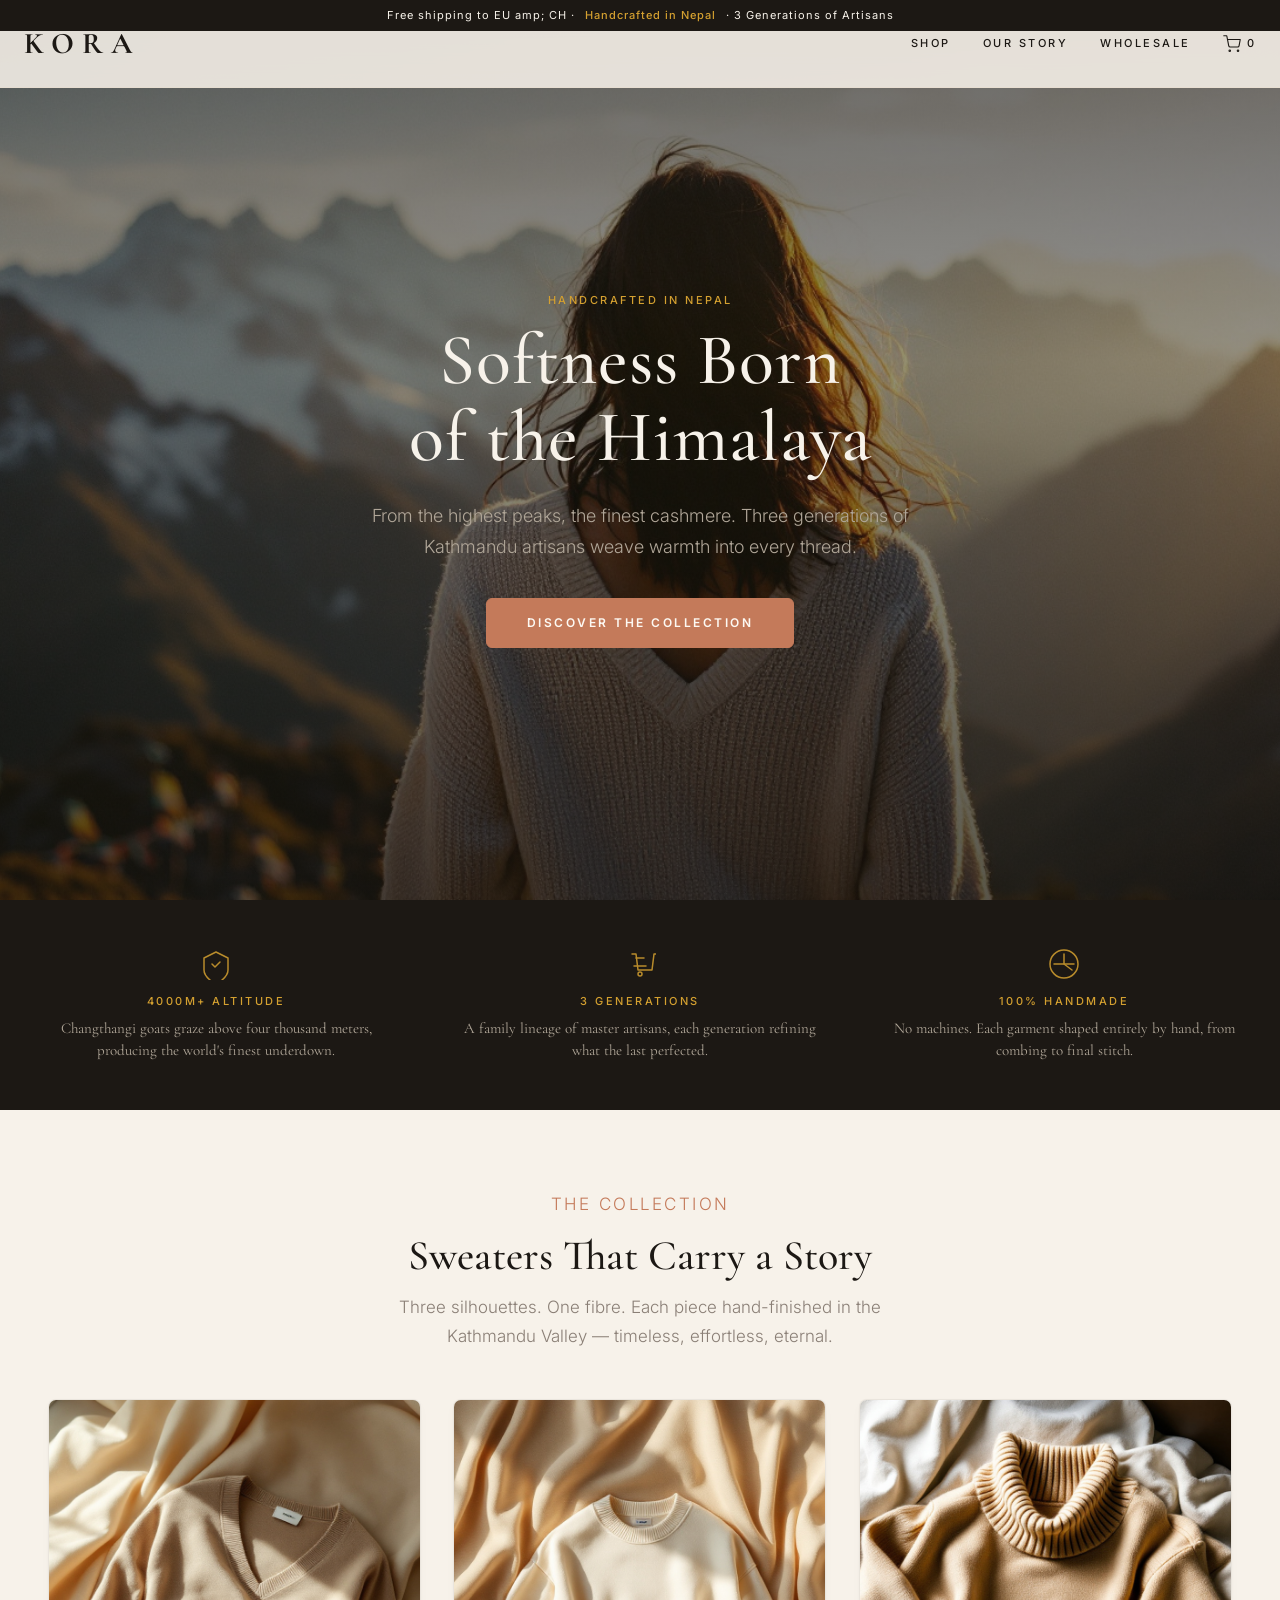
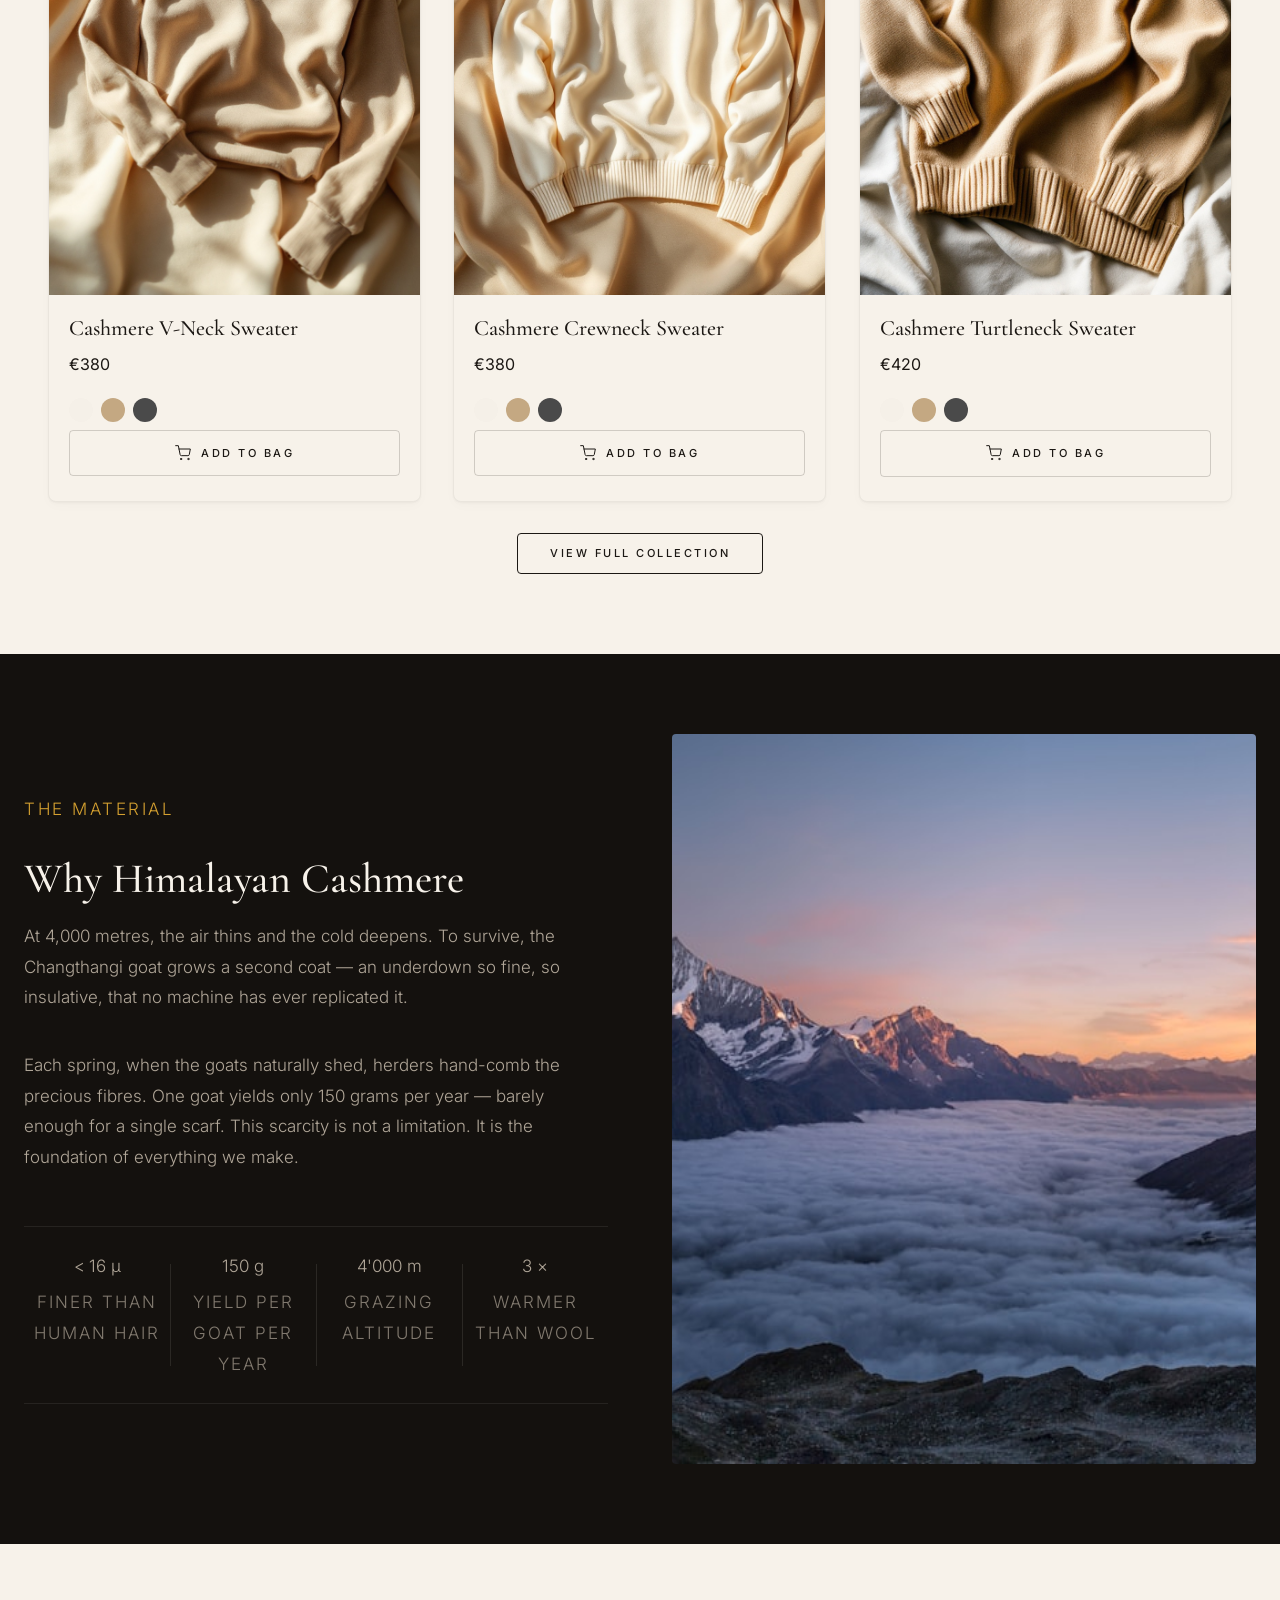
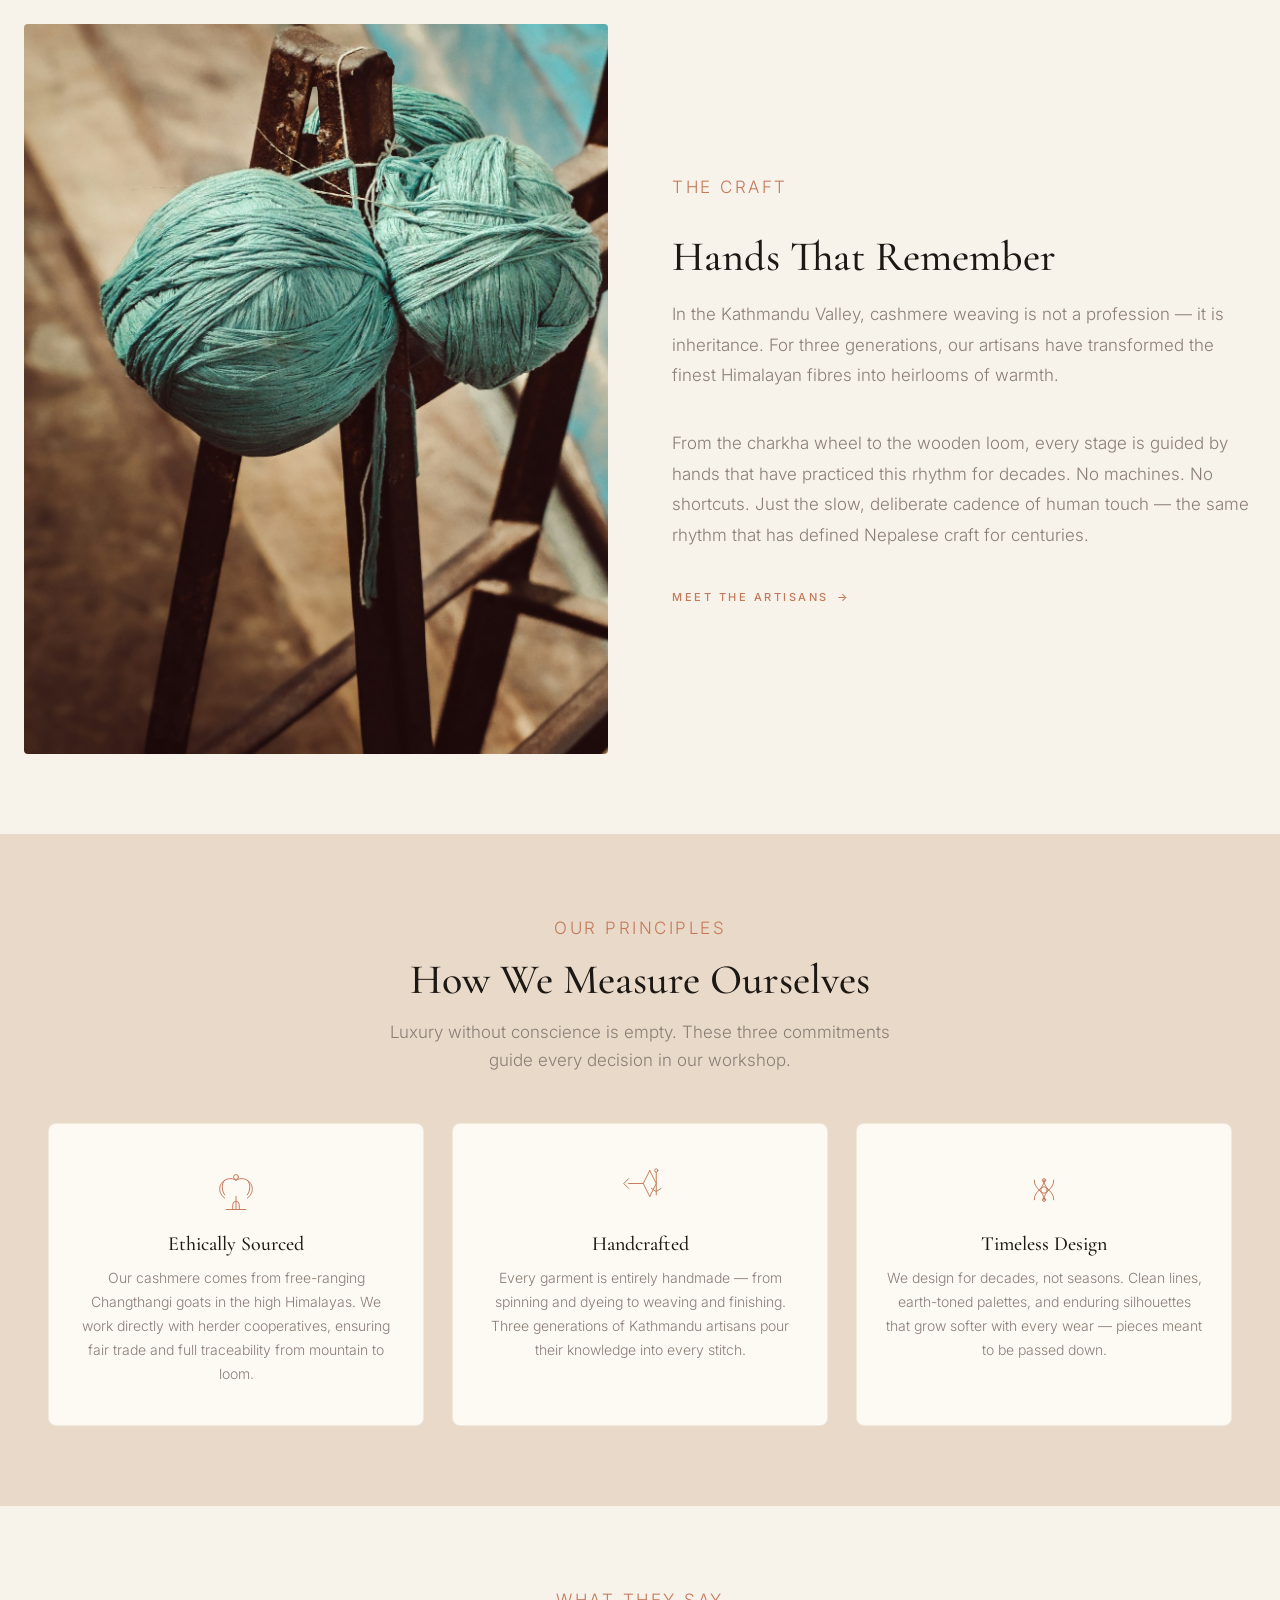
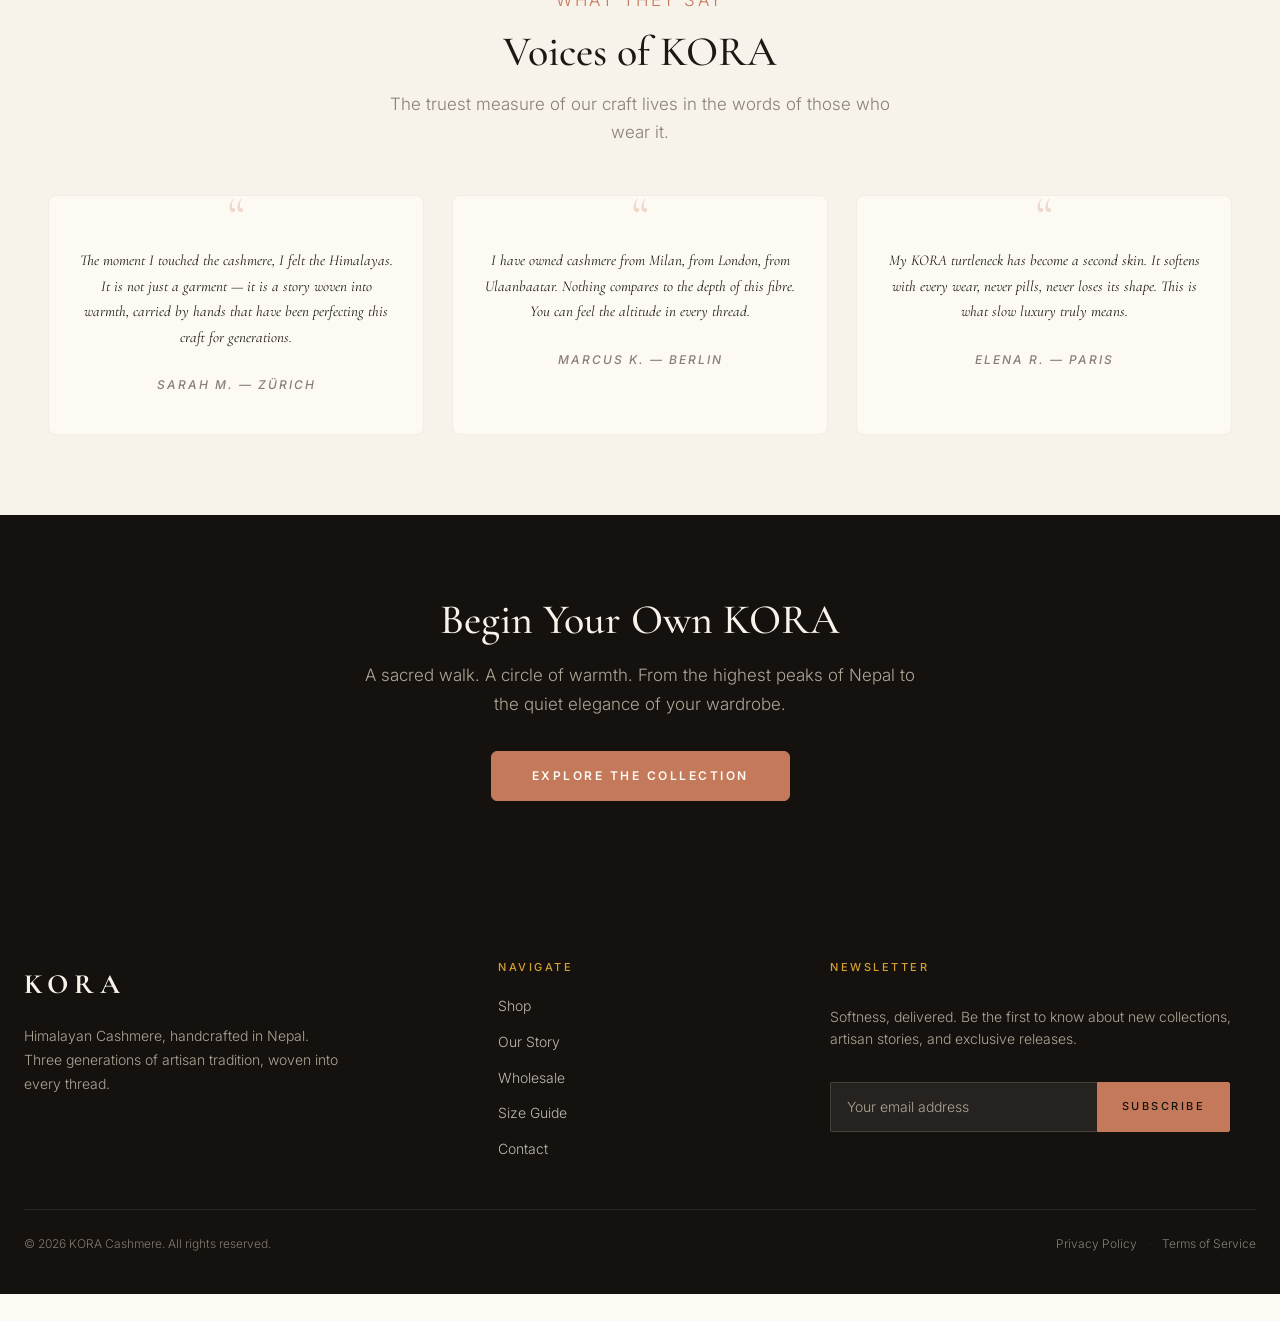
==== commit 8fd8c529: "feat: elegant horizontal fibre stat bar with large saffron numbers" ====
--- a/index.html
+++ b/index.html
@@ -159,32 +159,50 @@
   color: var(--stone-light);
   line-height: 1.8;
 }
+
+/* Fibre Stats — elegant horizontal bar */
 .fibre-stats {
-  display: grid;
-  grid-template-columns: repeat(2, 1fr);
-  gap: 16px;
-  margin-top: 8px;
+  display: flex;
+  justify-content: space-between;
+  gap: 0;
+  margin-top: 16px;
+  padding: 24px 0;
+  border-top: 1px solid rgba(247,242,234,0.08);
+  border-bottom: 1px solid rgba(247,242,234,0.08);
 }
 .fibre-stat {
-  padding: 20px 0;
-  border-top: 1px solid rgba(247,242,234,0.1);
+  text-align: center;
+  flex: 1;
+  position: relative;
+}
+.fibre-stat + .fibre-stat::before {
+  content: '';
+  position: absolute;
+  left: 0;
+  top: 10%;
+  height: 80%;
+  width: 1px;
+  background: rgba(247,242,234,0.1);
 }
 .fibre-stat-value {
   font-family: var(--font-heading);
   font-weight: 500;
-  font-size: 28px;
+  font-size: clamp(32px, 4vw, 44px);
   color: var(--saffron);
   line-height: 1;
-  margin-bottom: 4px;
+  margin-bottom: 6px;
+  letter-spacing: -0.01em;
 }
 .fibre-stat-label {
   font-family: var(--font-body);
   font-weight: 300;
-  font-size: 12px;
-  letter-spacing: 1.5px;
+  font-size: 11px;
+  letter-spacing: 2px;
   text-transform: uppercase;
   color: var(--stone-light);
-}
+  opacity: 0.7;
+}
+
 .fibre-image {
   aspect-ratio: 4 / 5;
   overflow: hidden;
@@ -489,10 +507,19 @@
     order: -1;
   }
   .fibre-stats {
-    gap: 12px;
+    flex-wrap: wrap;
+    gap: 0;
+    padding: 16px 0;
   }
   .fibre-stat {
-    padding: 16px 0;
+    flex: 1 1 50%;
+    padding: 12px 0;
+  }
+  .fibre-stat:nth-child(3)::before {
+    display: none;
+  }
+  .fibre-stat-value {
+    font-size: 28px;
   }
   .fibre-text p {
     font-size: 15px;
@@ -583,14 +610,31 @@
   }
 
   .fibre-stats {
-    grid-template-columns: 1fr 1fr;
-    gap: 8px;
+    flex-direction: column;
+    gap: 0;
+    padding: 12px 0;
+  }
+  .fibre-stat {
+    flex: none;
+    padding: 14px 0;
+    display: flex;
+    align-items: baseline;
+    justify-content: space-between;
+    text-align: left;
+  }
+  .fibre-stat + .fibre-stat {
+    border-top: 1px solid rgba(247,242,234,0.06);
+  }
+  .fibre-stat + .fibre-stat::before {
+    display: none;
   }
   .fibre-stat-value {
-    font-size: 24px;
+    font-size: 26px;
+    margin-bottom: 0;
+    min-width: 80px;
   }
   .fibre-stat-label {
-    font-size: 10px;
+    font-size: 11px;
   }
 
   .featured-header h2,
@@ -744,20 +788,20 @@
       <p>Each spring, when the goats naturally shed, herders hand-comb the precious fibres. One goat yields only 150 grams per year — barely enough for a single scarf. This scarcity is not a limitation. It is the foundation of everything we make.</p>
       <div class="fibre-stats">
         <div class="fibre-stat">
-          <p class="fibre-stat-value">&lt;16µ</p>
-          <p class="fibre-stat-label">Micron Fineness</p>
+          <p class="fibre-stat-value">&lt; 16 µ</p>
+          <p class="fibre-stat-label">Finer than human hair</p>
         </div>
         <div class="fibre-stat">
-          <p class="fibre-stat-value">150g</p>
-          <p class="fibre-stat-label">Per Goat Per Year</p>
+          <p class="fibre-stat-value">150 g</p>
+          <p class="fibre-stat-label">Yield per goat per year</p>
         </div>
         <div class="fibre-stat">
-          <p class="fibre-stat-value">4000m</p>
-          <p class="fibre-stat-label">Grazing Altitude</p>
+          <p class="fibre-stat-value">4'000 m</p>
+          <p class="fibre-stat-label">Grazing altitude</p>
         </div>
         <div class="fibre-stat">
-          <p class="fibre-stat-value">3×</p>
-          <p class="fibre-stat-label">Warmer Than Wool</p>
+          <p class="fibre-stat-value">3 ×</p>
+          <p class="fibre-stat-label">Warmer than wool</p>
         </div>
       </div>
     </div>
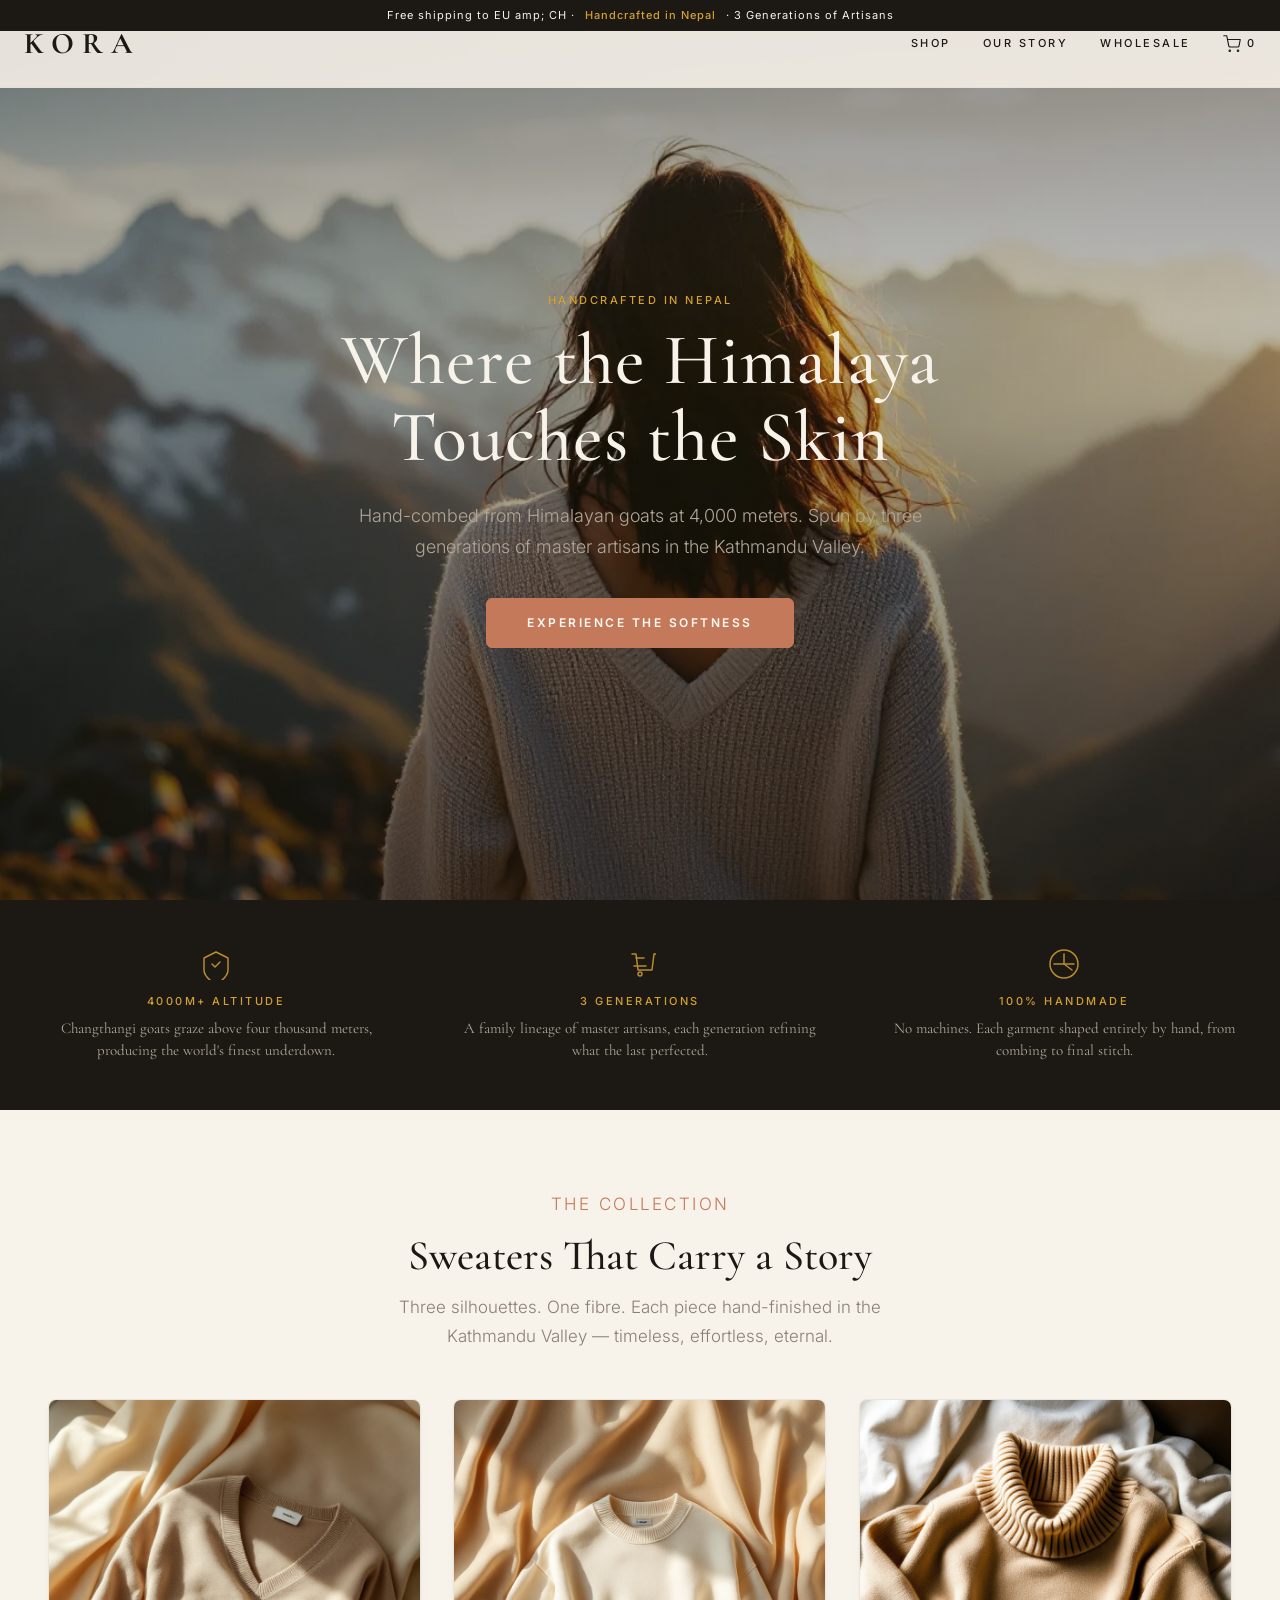
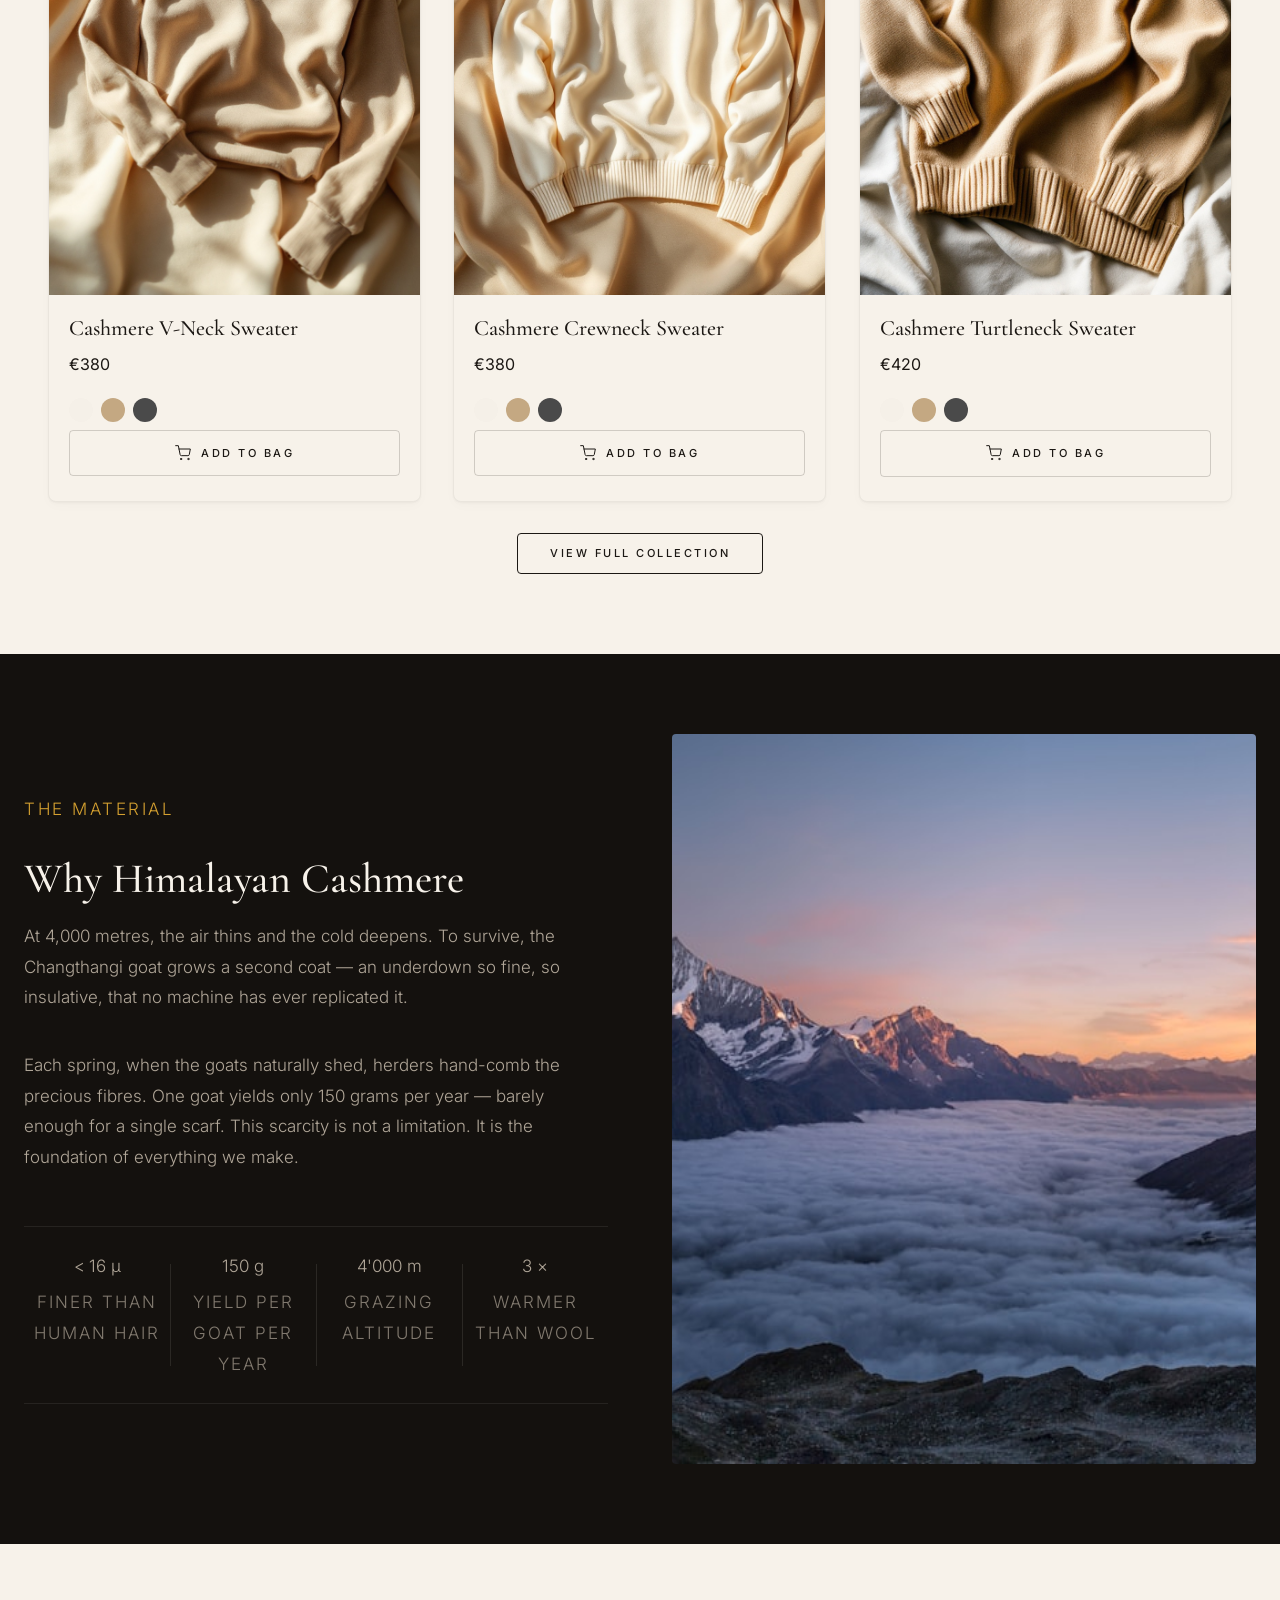
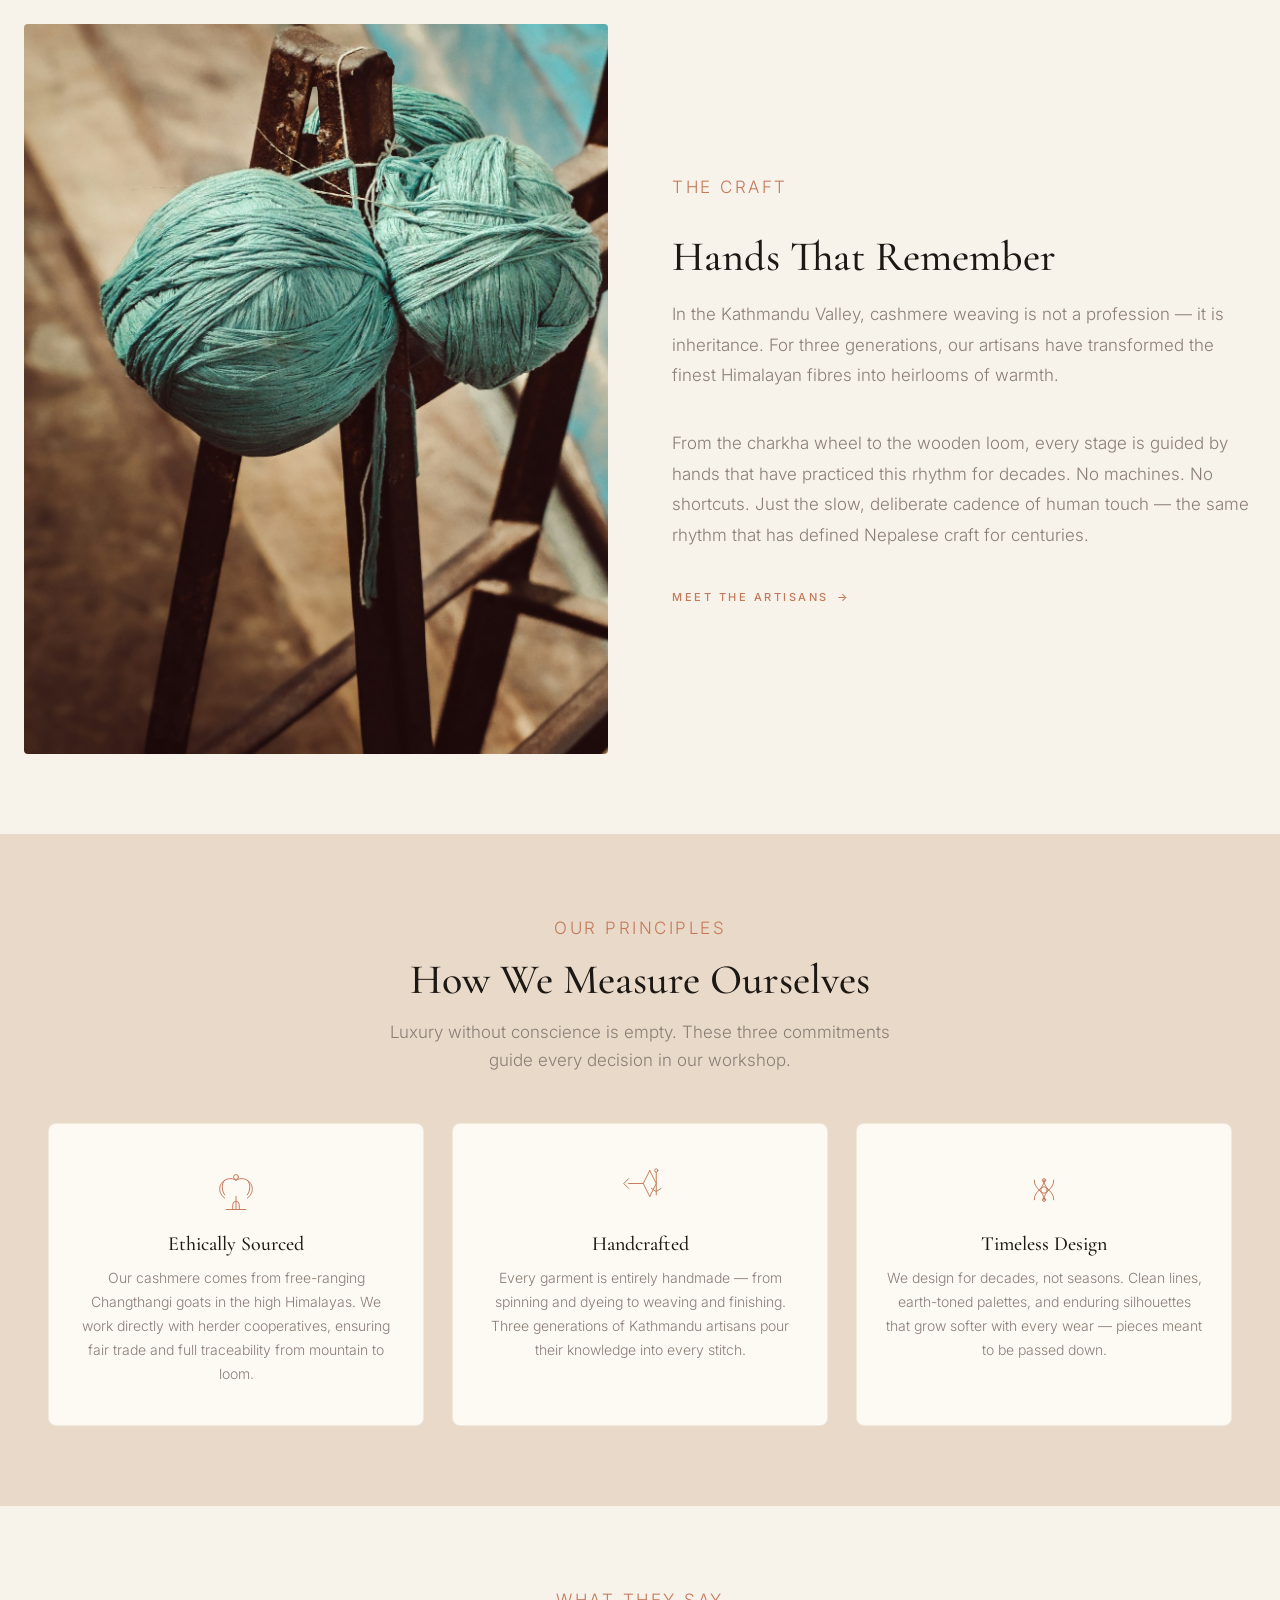
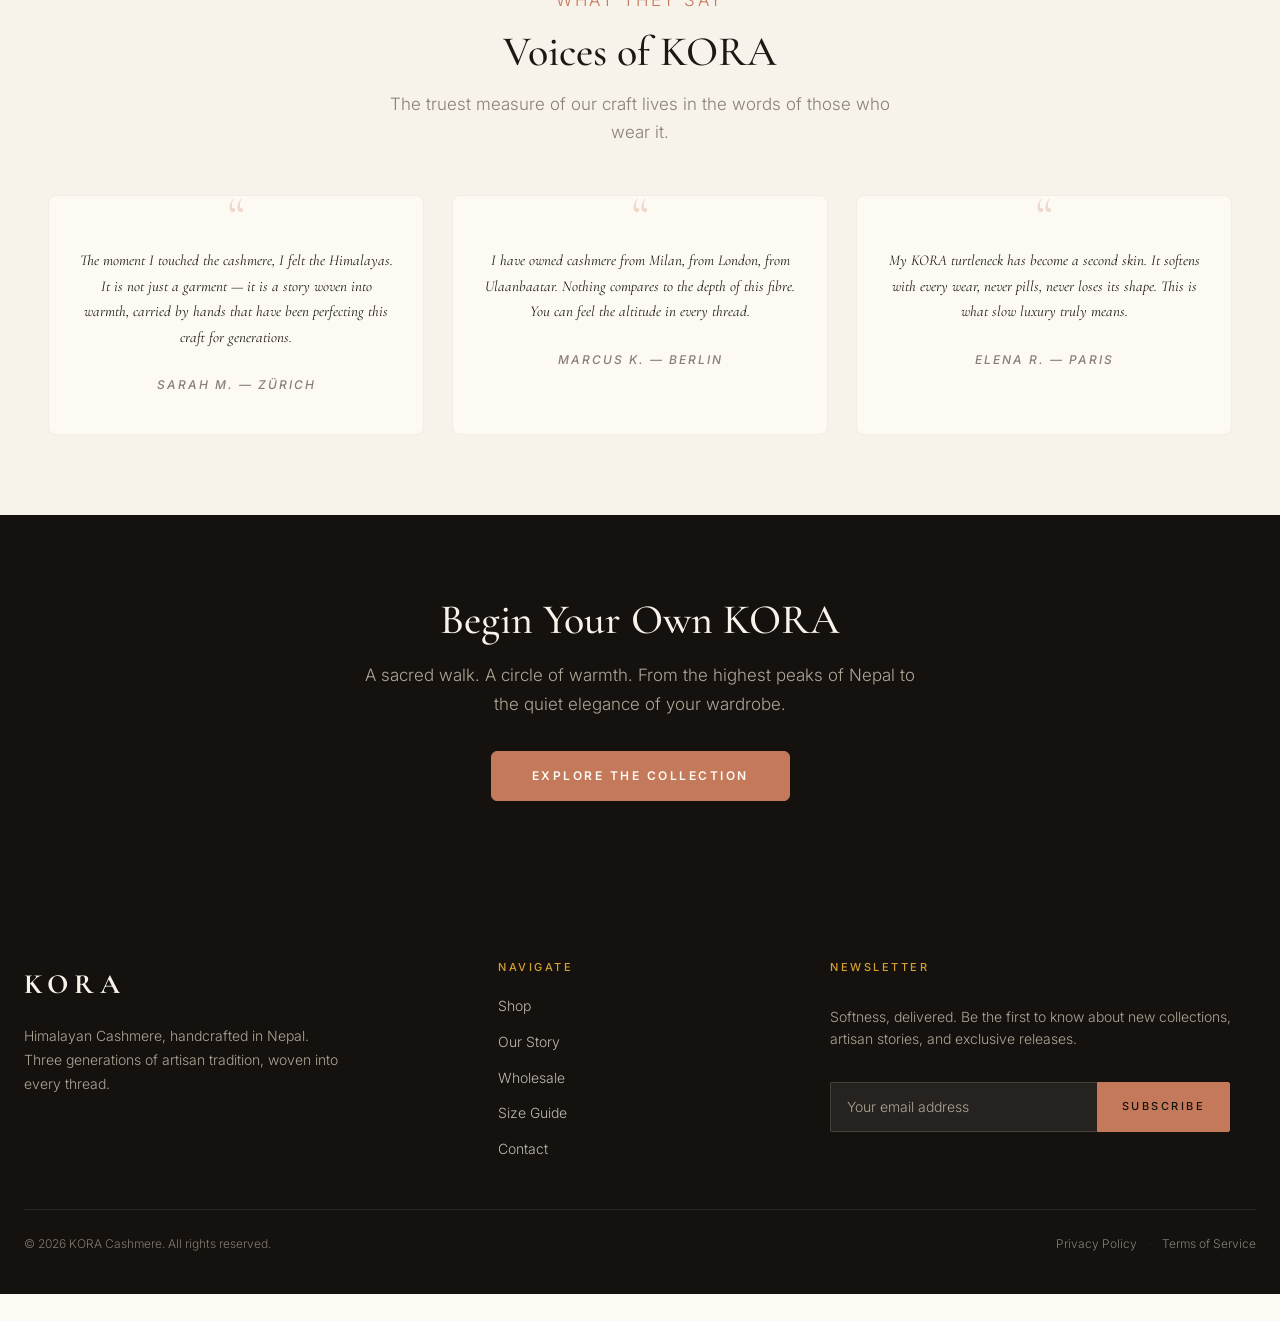
==== commit 09c3e2aa: "feat: hero redesign — new title, lighter overlay, webp image, mobile fix" ====
--- a/index.html
+++ b/index.html
@@ -10,7 +10,7 @@
 <link rel="canonical" href="https://koracashmere.com/">
 <link rel="preconnect" href="https://fonts.googleapis.com">
 <link href="https://fonts.googleapis.com/css2?family=Cormorant+Garamond:ital,wght@0,300;0,400;0,500;0,600;0,700;1,400;1,500&family=Inter:wght@200;300;400;500;600&display=swap" rel="stylesheet">
-<link rel="stylesheet" href="/css/style-v11.css">
+<link rel="stylesheet" href="/css/style-v12.css">
 <link rel="icon" type="image/svg+xml" href="/img/favicon.svg">
 
 <!-- Open Graph -->
@@ -706,14 +706,14 @@
 
 <!-- ══════════ HERO ══════════ -->
 <section class="hero">
-  <img class="hero-bg-img" src="/img/models/hero-back-mountains.jpg" alt="Himalayan Cashmere" loading="eager">
+  <img class="hero-bg-img" src="/img/models/hero-back-mountains.webp" alt="Himalayan Cashmere" loading="eager">
   <div class="hero-overlay"></div>
   <div class="hero-content">
     <p class="eyebrow reveal reveal-d1">Handcrafted in Nepal</p>
-    <h1 class="hero-title reveal reveal-d2">Softness Born<br>of the Himalaya</h1>
-    <p class="hero-subtitle reveal reveal-d3">From the highest peaks, the finest cashmere. Three generations of Kathmandu artisans weave warmth into every thread.</p>
+    <h1 class="hero-title reveal reveal-d2">Where the Himalaya<br>Touches the Skin</h1>
+    <p class="hero-subtitle reveal reveal-d3">Hand-combed from Himalayan goats at 4,000 meters. Spun by three generations of master artisans in the Kathmandu Valley.</p>
     <div class="reveal reveal-d4">
-      <a href="/shop" class="btn btn-primary btn-lg">Discover the Collection</a>
+      <a href="/shop" class="btn btn-primary btn-lg">Experience the Softness</a>
     </div>
   </div>
 </section>
--- a/css/style-v12.css
+++ b/css/style-v12.css
@@ -0,0 +1,1936 @@
+/* ============================================================
+   KORA Cashmere — Style v4 (2026)
+   Himalayan Cashmere Luxury Brand
+   Himalayan Earth Palette · Cormorant Garamond + Inter
+   ============================================================ */
+
+/* ---------- 1. RESET + BASIS ---------- */
+*, *::before, *::after {
+  box-sizing: border-box;
+  margin: 0;
+  padding: 0;
+}
+
+html {
+  scroll-behavior: smooth;
+  -webkit-text-size-adjust: 100%;
+  text-size-adjust: 100%;
+}
+
+img, picture, video, canvas, svg {
+  display: block;
+  max-width: 100%;
+}
+
+input, button, textarea, select {
+  font: inherit;
+  color: inherit;
+}
+
+a {
+  color: inherit;
+  text-decoration: none;
+}
+
+ul, ol {
+  list-style: none;
+}
+
+button {
+  border: none;
+  background: none;
+  cursor: pointer;
+}
+
+/* ---------- 2. CUSTOM PROPERTIES ---------- */
+:root {
+  /* Himalayan Earth Palette */
+  --cream: #f7f2ea;
+  --warm-white: #fdf9f3;
+  --sand: #e8d9c8;
+  --earth: #1c1814;
+  --earth-deep: #14110e;
+  --terracotta: #c47a5a;
+  --terracotta-light: #d4946e;
+  --saffron: #d4a030;
+  --saffron-light: #e0b84a;
+  --stone: #8a7f76;
+  --stone-light: #b0a698;
+  --himalaya: #5a6f8a;
+
+  /* Typography */
+  --font-heading: 'Cormorant Garamond', Georgia, 'Times New Roman', serif;
+  --font-body: 'Inter', -apple-system, BlinkMacSystemFont, 'Segoe UI', Helvetica, Arial, sans-serif;
+
+  /* Spacing */
+  --section-padding: 100px;
+  --container-max: 1240px;
+  --container-padding: 24px;
+
+  /* Transitions */
+  --transition-base: 0.3s ease;
+  --transition-reveal: 0.8s cubic-bezier(0.25, 0.46, 0.45, 0.94);
+}
+
+/* ---------- 3. BODY ---------- */
+body {
+  font-family: var(--font-body);
+  font-weight: 300;
+  font-size: 16px;
+  line-height: 1.7;
+  color: var(--earth);
+  background-color: var(--warm-white);
+  -webkit-font-smoothing: antialiased;
+  -moz-osx-font-smoothing: grayscale;
+  text-rendering: optimizeLegibility;
+}
+
+/* ---------- 4. SELECTION ---------- */
+::selection {
+  background-color: var(--terracotta);
+  color: var(--warm-white);
+}
+
+::-moz-selection {
+  background-color: var(--terracotta);
+  color: var(--warm-white);
+}
+
+/* ---------- 5. FONT FACE (loaded via HTML <link>) ---------- */
+
+/* ---------- 6. TYPOGRAPHY ---------- */
+h1, h2, h3, h4, h5, h6 {
+  font-family: var(--font-heading);
+  font-weight: 500;
+  line-height: 1.2;
+  color: var(--earth);
+}
+
+h1 { font-size: clamp(2.5rem, 5vw, 4.5rem); }
+h2 { font-size: clamp(2rem, 4vw, 3.25rem); }
+h3 { font-size: clamp(1.5rem, 3vw, 2.25rem); }
+h4 { font-size: clamp(1.25rem, 2vw, 1.75rem); }
+
+p {
+  margin-bottom: 1.2rem;
+}
+
+p:last-child {
+  margin-bottom: 0;
+}
+
+.eyebrow {
+  font-family: var(--font-body);
+  font-weight: 500;
+  font-size: 11px;
+  letter-spacing: 2.5px;
+  text-transform: uppercase;
+  color: var(--saffron);
+  margin-bottom: 12px;
+}
+
+/* ---------- 7. CONTAINER ---------- */
+.container {
+  max-width: var(--container-max);
+  margin: 0 auto;
+  padding-left: var(--container-padding);
+  padding-right: var(--container-padding);
+}
+
+/* ---------- 7b. ANNOUNCEMENT BAR ----------*/
+.announcement {
+  position: fixed;
+  top: 0;
+  left: 0;
+  right: 0;
+  z-index: 1001;
+  background-color: var(--earth);
+  color: var(--cream);
+  text-align: center;
+  padding: 6px 16px;
+  font-family: var(--font-body);
+  font-weight: 400;
+  font-size: 11px;
+  letter-spacing: 1px;
+  transition: transform 0.35s ease;
+}
+.announcement span {
+  opacity: 0.7;
+}
+.announcement strong {
+  color: var(--saffron);
+  font-weight: 500;
+  margin: 0 6px;
+}
+.announcement.hidden {
+  transform: translateY(-100%);
+}
+
+/* ---------- 8. NAVIGATION ----------*/
+.nav {
+  position: fixed;
+  top: 0;
+  left: 0;
+  right: 0;
+  z-index: 1000;
+  display: flex;
+  align-items: center;
+  justify-content: space-between;
+  padding: 18px var(--container-padding);
+  background-color: rgba(247, 242, 234, 0.88);
+  backdrop-filter: blur(16px);
+  -webkit-backdrop-filter: blur(16px);
+  border-bottom: 1px solid rgba(232, 217, 200, 0.4);
+  transition: top 0.35s ease, background-color var(--transition-base);
+}
+.nav.has-announcement {
+  top: 28px;
+}
+
+.nav-logo {
+  font-family: var(--font-heading);
+  font-weight: 700;
+  font-size: 30px;
+  letter-spacing: 8px;
+  text-transform: uppercase;
+  color: var(--earth);
+  flex-shrink: 0;
+}
+
+.nav-logo a {
+  display: block;
+}
+
+.nav-links {
+  display: flex;
+  align-items: center;
+  gap: 32px;
+}
+
+.nav-link {
+  font-family: var(--font-body);
+  font-weight: 500;
+  font-size: 11px;
+  letter-spacing: 2.5px;
+  text-transform: uppercase;
+  color: var(--earth);
+  transition: color var(--transition-base);
+  position: relative;
+}
+
+.nav-link::after {
+  content: '';
+  position: absolute;
+  bottom: -4px;
+  left: 0;
+  width: 0;
+  height: 1px;
+  background-color: var(--terracotta);
+  transition: width var(--transition-base);
+}
+
+.nav-link:hover {
+  color: var(--terracotta);
+}
+
+.nav-link:hover::after {
+  width: 100%;
+}
+
+.nav-cart {
+  display: flex;
+  align-items: center;
+  gap: 6px;
+  font-family: var(--font-body);
+  font-weight: 500;
+  font-size: 11px;
+  letter-spacing: 2.5px;
+  text-transform: uppercase;
+  color: var(--earth);
+  transition: color var(--transition-base);
+}
+
+.nav-cart:hover {
+  color: var(--terracotta);
+}
+
+.nav-cart svg {
+  width: 18px;
+  height: 18px;
+}
+
+/* ---------- 9. HAMBURGER ---------- */
+.hamburger {
+  display: none;
+  flex-direction: column;
+  justify-content: center;
+  align-items: center;
+  width: 36px;
+  height: 36px;
+  cursor: pointer;
+  z-index: 1001;
+  background: none;
+  border: none;
+  padding: 4px;
+  gap: 6px;
+}
+
+.hamburger span {
+  display: block;
+  width: 24px;
+  height: 2px;
+  background-color: var(--earth);
+  border-radius: 2px;
+  transition: all 0.35s cubic-bezier(0.68, -0.55, 0.265, 1.55);
+  transform-origin: center;
+}
+
+/* Hamburger open state (X transformation) */
+.hamburger.is-active span:nth-child(1) {
+  transform: translateY(8px) rotate(45deg);
+}
+
+.hamburger.is-active span:nth-child(2) {
+  opacity: 0;
+  transform: scaleX(0);
+}
+
+.hamburger.is-active span:nth-child(3) {
+  transform: translateY(-8px) rotate(-45deg);
+}
+
+/* ---------- 10. MOBILE OVERLAY (slide-in) ----------*/
+.mobile-overlay {
+  display: flex;
+  flex-direction: column;
+  align-items: center;
+  justify-content: center;
+  gap: 36px;
+  position: fixed;
+  top: 0;
+  right: 0;
+  bottom: 0;
+  width: 100%;
+  max-width: 400px;
+  z-index: 999;
+  background-color: rgba(20, 17, 14, 0.98);
+  backdrop-filter: blur(20px);
+  -webkit-backdrop-filter: blur(20px);
+  transform: translateX(100%);
+  pointer-events: none;
+  transition: transform 0.4s cubic-bezier(0.4, 0, 0.2, 1);
+}
+
+.mobile-overlay.is-open {
+  transform: translateX(0);
+  pointer-events: all;
+}
+
+.mobile-overlay .nav-link {
+  font-size: 20px;
+  color: var(--cream);
+  letter-spacing: 4px;
+  padding: 14px 24px;
+  min-height: 48px;
+  display: flex;
+  align-items: center;
+  opacity: 0;
+  transform: translateX(20px);
+  transition: opacity 0.35s ease, transform 0.35s ease;
+}
+
+.mobile-overlay.is-open .nav-link {
+  opacity: 1;
+  transform: translateX(0);
+}
+
+.mobile-overlay.is-open .nav-link:nth-child(1) { transition-delay: 0.1s; }
+.mobile-overlay.is-open .nav-link:nth-child(2) { transition-delay: 0.15s; }
+.mobile-overlay.is-open .nav-link:nth-child(3) { transition-delay: 0.2s; }
+
+.mobile-overlay .nav-link::after {
+  background-color: var(--saffron);
+  bottom: -6px;
+}
+
+/* Overlay background dim */
+.mobile-overlay-bg {
+  position: fixed;
+  inset: 0;
+  background: rgba(0,0,0,0.4);
+  z-index: 998;
+  opacity: 0;
+  pointer-events: none;
+  transition: opacity 0.35s ease;
+}
+.mobile-overlay-bg.is-open {
+  opacity: 1;
+  pointer-events: all;
+}
+
+/* ---------- 11. HERO ---------- */
+.hero {
+  position: relative;
+  min-height: 100vh;
+  display: flex;
+  flex-direction: column;
+  align-items: center;
+  justify-content: center;
+  text-align: center;
+  background-color: var(--earth-deep);
+  padding: 120px var(--container-padding) 80px;
+  overflow: hidden;
+}
+
+.hero-bg-img {
+  position: absolute;
+  inset: 0;
+  width: 100%;
+  height: 100%;
+  object-fit: cover;
+  object-position: center 30%;
+  z-index: 0;
+}
+
+.hero-overlay {
+  position: absolute;
+  inset: 0;
+  background: linear-gradient(
+    180deg,
+    rgba(20, 17, 14, 0.50) 0%,
+    rgba(20, 17, 14, 0.28) 35%,
+    rgba(20, 17, 14, 0.60) 100%
+  );
+  z-index: 1;
+}
+
+.hero-content {
+  position: relative;
+  z-index: 2;
+  max-width: 800px;
+}
+
+/* Subtle parallax hint via background */
+.hero::before {
+  content: '';
+  position: absolute;
+  inset: 0;
+  background:
+    radial-gradient(ellipse 80% 60% at 50% 40%, rgba(196, 122, 90, 0.08) 0%, transparent 70%),
+    radial-gradient(ellipse 60% 50% at 30% 70%, rgba(212, 160, 48, 0.05) 0%, transparent 60%),
+    radial-gradient(ellipse 50% 40% at 70% 30%, rgba(90, 111, 138, 0.06) 0%, transparent 60%);
+  transform: translateZ(0);
+  will-change: transform;
+  /* Subtle parallax on scroll — scales slightly larger */
+}
+
+.hero-title {
+  font-family: var(--font-heading);
+  font-weight: 500;
+  font-size: clamp(56px, 7vw, 72px);
+  color: var(--cream);
+  line-height: 1.08;
+  margin-bottom: 24px;
+  letter-spacing: 1px;
+}
+
+.hero-subtitle {
+  font-family: var(--font-body);
+  font-weight: 300;
+  font-size: 18px;
+  line-height: 1.7;
+  color: var(--stone-light);
+  max-width: 580px;
+  margin: 0 auto 36px;
+}
+
+.hero .eyebrow {
+  color: var(--saffron);
+}
+
+/* parallax scroll hint via media query — reduced motion safe */
+@media (prefers-reduced-motion: no-preference) {
+  .hero-content {
+    transform: translateZ(0);
+    will-change: transform;
+  }
+}
+
+/* ---------- 12. SECTIONS ---------- */
+.section {
+  padding-top: var(--section-padding);
+  padding-bottom: var(--section-padding);
+}
+
+.section + .section {
+  border-top: 1px solid var(--sand);
+}
+
+.section-header {
+  text-align: center;
+  max-width: 680px;
+  margin: 0 auto 60px;
+}
+
+.section-title {
+  font-family: var(--font-heading);
+  font-weight: 500;
+  font-size: clamp(2rem, 4vw, 3.25rem);
+  color: var(--earth);
+  margin-bottom: 16px;
+}
+
+.section-subtitle {
+  font-family: var(--font-body);
+  font-weight: 300;
+  font-size: 17px;
+  color: var(--stone);
+  line-height: 1.7;
+}
+
+/* ---------- 13b. SHOP PAGE ---------- */
+.shop-hero {
+  padding-top: 140px;
+  padding-bottom: 48px;
+  text-align: center;
+  background-color: var(--cream);
+}
+
+.shop-hero .section-title {
+  margin-bottom: 12px;
+}
+
+.filter-section {
+  padding: 0 0 32px;
+  background-color: var(--cream);
+}
+
+.filter-bar {
+  display: flex;
+  justify-content: center;
+  gap: 8px;
+  flex-wrap: wrap;
+}
+
+.filter-btn {
+  padding: 10px 24px;
+  border: 1px solid rgba(28, 24, 20, 0.12);
+  background: transparent;
+  color: var(--stone);
+  font-family: var(--font-body);
+  font-size: 13px;
+  font-weight: 500;
+  letter-spacing: 0.5px;
+  border-radius: 100px;
+  cursor: pointer;
+  transition: all 0.3s cubic-bezier(0.4, 0, 0.2, 1);
+  outline: none;
+}
+
+.filter-btn:hover {
+  border-color: var(--terracotta);
+  color: var(--terracotta);
+  background-color: rgba(196, 122, 90, 0.04);
+}
+
+.filter-btn:active {
+  transform: scale(0.96);
+}
+
+.filter-btn:focus-visible {
+  box-shadow: 0 0 0 2px var(--warm-white), 0 0 0 4px var(--terracotta);
+}
+
+.filter-btn.active {
+  background-color: var(--earth);
+  color: var(--cream);
+  border-color: var(--earth);
+  font-weight: 600;
+  box-shadow: 0 2px 8px rgba(20, 17, 14, 0.12);
+}
+
+.shop-section {
+  padding: 0 0 100px;
+}
+
+/* ---------- 13. PRODUCT GRID ---------- */
+.product-grid {
+  display: grid;
+  grid-template-columns: repeat(auto-fill, minmax(320px, 1fr));
+  gap: 32px;
+}
+
+/* ---------- 14. PRODUCT CARD ---------- */
+.product-card {
+  display: flex;
+  flex-direction: column;
+  background-color: var(--cream);
+  border-radius: 8px;
+  overflow: hidden;
+  transition: box-shadow 0.5s cubic-bezier(0.25, 0.1, 0.25, 1),
+              transform 0.5s cubic-bezier(0.25, 0.1, 0.25, 1);
+  will-change: transform;
+  box-shadow:
+    0 1px 2px rgba(20, 17, 14, 0.03),
+    0 2px 6px rgba(20, 17, 14, 0.025),
+    0 4px 12px rgba(20, 17, 14, 0.02);
+  border: 1px solid rgba(28, 24, 20, 0.06);
+}
+
+.product-card:hover {
+  box-shadow:
+    0 2px 4px rgba(20, 17, 14, 0.04),
+    0 6px 16px rgba(20, 17, 14, 0.05),
+    0 14px 32px rgba(20, 17, 14, 0.08);
+  transform: translateY(-6px);
+}
+
+.product-card-image {
+  position: relative;
+  overflow: hidden;
+  aspect-ratio: 3 / 4;
+  background-color: var(--sand);
+}
+
+.product-card-image img {
+  width: 100%;
+  height: 100%;
+  object-fit: cover;
+  transition: transform 0.45s cubic-bezier(0.25, 0.46, 0.45, 0.94);
+}
+
+/* Product zoom on hover — mouse-follow via CSS transform-origin */
+.product-card:hover .product-card-image img {
+  transform: scale(1.08);
+}
+
+/* Quick View overlay on hover */
+.product-card-image-overlay {
+  position: absolute;
+  inset: 0;
+  background: rgba(20,17,14,0);
+  display: flex;
+  align-items: center;
+  justify-content: center;
+  z-index: 2;
+  transition: background 0.35s ease;
+  pointer-events: none;
+}
+.product-card:hover .product-card-image-overlay {
+  background: rgba(20,17,14,0.15);
+}
+.quick-view-hint {
+  font-family: var(--font-body);
+  font-weight: 500;
+  font-size: 11px;
+  letter-spacing: 2.5px;
+  text-transform: uppercase;
+  color: #fff;
+  opacity: 0;
+  transform: translateY(8px);
+  transition: opacity 0.3s ease, transform 0.3s ease;
+  pointer-events: none;
+}
+.product-card:hover .quick-view-hint {
+  opacity: 1;
+  transform: translateY(0);
+}
+
+.product-card-image-wrapper {
+  position: relative;
+  overflow: hidden;
+  width: 100%;
+  height: 100%;
+}
+
+.product-card-body {
+  padding: 20px 20px 24px;
+  display: flex;
+  flex-direction: column;
+  gap: 8px;
+  flex: 1;
+}
+
+.product-card-title {
+  font-family: var(--font-heading);
+  font-weight: 500;
+  font-size: 22px;
+  color: var(--earth);
+  line-height: 1.25;
+}
+
+.product-card-price {
+  font-family: var(--font-body);
+  font-weight: 400;
+  font-size: 16px;
+  color: var(--earth);
+}
+
+.product-card-colors {
+  display: flex;
+  gap: 8px;
+  margin-top: 12px;
+}
+
+.product-card-colors .color-swatch {
+  width: 24px;
+  height: 24px;
+  border-radius: 50%;
+  border: 2px solid transparent;
+  cursor: pointer;
+  transition: border-color var(--transition-base), transform var(--transition-base);
+  padding: 0;
+}
+
+.product-card-colors .color-swatch:hover {
+  transform: scale(1.15);
+}
+
+.product-card-colors .color-swatch.is-selected {
+  border-color: var(--terracotta);
+}
+
+/* ---------- 14b. PRODUCT DETAIL PAGE ---------- */
+.product-detail {
+  display: grid;
+  grid-template-columns: 1.1fr 1fr;
+  gap: 80px;
+  align-items: start;
+  max-width: var(--container-max);
+  margin: 0 auto;
+  padding: 140px 40px 80px;
+}
+
+.product-detail-gallery {
+  display: flex;
+  flex-direction: column;
+  gap: 16px;
+}
+
+.gallery-main-wrap {
+  width: 100%;
+  background: #f9f6f2;
+  border-radius: 4px;
+  overflow: hidden;
+}
+
+.gallery-main {
+  width: 100%;
+  aspect-ratio: 9 / 16;
+  object-fit: contain;
+  display: block;
+  transition: opacity 0.3s;
+}
+
+.gallery-thumb-strip {
+  display: flex;
+  gap: 10px;
+  overflow-x: auto;
+  padding: 4px 0;
+}
+
+.gallery-thumb {
+  width: 72px;
+  height: 96px;
+  object-fit: cover;
+  border-radius: 3px;
+  cursor: pointer;
+  border: 2px solid transparent;
+  opacity: 0.6;
+  transition: all 0.25s;
+  flex-shrink: 0;
+}
+
+.gallery-thumb:hover {
+  opacity: 0.9;
+  border-color: var(--terracotta);
+}
+
+.gallery-thumb.active {
+  opacity: 1;
+  border-color: var(--earth);
+}
+
+/* Shop card links */
+.product-card-image-link {
+  display: block;
+  text-decoration: none;
+  color: inherit;
+}
+
+.product-card-name-link {
+  text-decoration: none;
+  color: inherit;
+}
+
+.product-card-name-link:hover .product-card-name {
+  color: var(--terracotta);
+}
+
+.product-detail-name {
+  font-family: var(--font-heading);
+  font-weight: 500;
+  font-size: clamp(34px, 5vw, 48px);
+  color: var(--earth);
+  line-height: 1.15;
+  margin-bottom: 12px;
+}
+
+.product-detail-price {
+  font-family: var(--font-body);
+  font-weight: 300;
+  font-size: 22px;
+  color: var(--terracotta);
+  margin-bottom: 24px;
+}
+
+.product-detail-description {
+  font-family: var(--font-body);
+  font-weight: 300;
+  font-size: 17px;
+  color: var(--stone);
+  line-height: 1.8;
+  margin-bottom: 32px;
+}
+
+.product-detail-section {
+  margin-bottom: 28px;
+}
+
+.product-detail-section label {
+  display: block;
+  font-family: var(--font-body);
+  font-weight: 500;
+  font-size: 11px;
+  letter-spacing: 2.5px;
+  text-transform: uppercase;
+  color: var(--earth);
+  margin-bottom: 10px;
+}
+
+.product-color-options {
+  display: flex;
+  gap: 10px;
+}
+
+.color-swatch-large {
+  width: 36px;
+  height: 36px;
+  border-radius: 50%;
+  border: 2px solid transparent;
+  cursor: pointer;
+  transition: border-color 0.2s, transform 0.2s;
+}
+
+.color-swatch-large:hover {
+  transform: scale(1.15);
+}
+
+.color-swatch-large.is-selected {
+  border-color: var(--terracotta);
+}
+
+.product-size-options {
+  display: flex;
+  gap: 8px;
+}
+
+.size-option {
+  width: 48px;
+  height: 48px;
+  display: flex;
+  align-items: center;
+  justify-content: center;
+  border: 1px solid rgba(28, 24, 20, 0.2);
+  border-radius: 2px;
+  font-family: var(--font-body);
+  font-size: 14px;
+  cursor: pointer;
+  transition: all 0.2s;
+}
+
+.size-option:hover,
+.size-option.is-selected {
+  border-color: var(--earth);
+  background-color: var(--earth);
+  color: var(--cream);
+}
+
+.product-specs {
+  padding-top: 8px;
+  border-top: 1px solid rgba(28, 24, 20, 0.08);
+}
+
+.spec-row {
+  display: flex;
+  justify-content: space-between;
+  padding: 8px 0;
+  font-size: 14px;
+}
+
+.spec-label {
+  font-weight: 400;
+  color: var(--stone);
+}
+
+.spec-value {
+  font-weight: 500;
+  color: var(--earth);
+}
+
+.product-add-to-bag {
+  width: 100%;
+  padding: 16px 32px;
+  min-height: 52px;
+  font-size: 13px;
+  margin-top: 8px;
+  margin-bottom: 28px;
+}
+
+.meet-the-maker {
+  padding-top: 24px;
+  border-top: 1px solid rgba(28, 24, 20, 0.08);
+}
+
+.maker-card {
+  background: none;
+  padding: 20px 0;
+}
+
+.maker-name {
+  font-family: var(--font-heading);
+  font-weight: 500;
+  font-size: 18px;
+  color: var(--earth);
+  margin-bottom: 8px;
+}
+
+.maker-quote {
+  font-family: var(--font-body);
+  font-weight: 300;
+  font-style: italic;
+  font-size: 15px;
+  color: var(--stone);
+  line-height: 1.7;
+}
+
+.product-not-found {
+  text-align: center;
+  padding: 120px 24px;
+  min-height: 60vh;
+  display: flex;
+  flex-direction: column;
+  align-items: center;
+  justify-content: center;
+}
+
+.product-not-found h2 {
+  font-family: var(--font-heading);
+  font-size: 28px;
+  margin-bottom: 12px;
+}
+
+/* ---------- 15. BUTTONS ---------- */
+.btn {
+  display: inline-flex;
+  align-items: center;
+  justify-content: center;
+  gap: 8px;
+  font-family: var(--font-body);
+  font-weight: 500;
+  font-size: 11px;
+  letter-spacing: 2.5px;
+  text-transform: uppercase;
+  padding: 14px 32px;
+  border-radius: 4px;
+  transition: background-color 0.25s cubic-bezier(0.4, 0, 0.2, 1),
+              color 0.25s cubic-bezier(0.4, 0, 0.2, 1),
+              transform 0.2s cubic-bezier(0.4, 0, 0.2, 1),
+              box-shadow 0.25s cubic-bezier(0.4, 0, 0.2, 1);
+  cursor: pointer;
+  text-decoration: none;
+  line-height: 1;
+  position: relative;
+  outline: none;
+}
+
+.btn:active {
+  transform: scale(0.97);
+}
+
+.btn:focus-visible {
+  box-shadow: 0 0 0 2px var(--warm-white), 0 0 0 4px var(--terracotta);
+}
+
+.btn-primary {
+  background-color: var(--terracotta);
+  color: var(--warm-white);
+  border: 1px solid var(--terracotta);
+  font-weight: 600;
+}
+
+.btn-primary:hover {
+  background-color: var(--earth);
+  border-color: var(--earth);
+  color: var(--cream);
+  transform: translateY(-1px);
+  box-shadow: 0 4px 12px rgba(20, 17, 14, 0.18);
+}
+
+.btn-primary:active {
+  transform: translateY(0) scale(0.97);
+  box-shadow: none;
+}
+
+.btn-secondary {
+  background-color: transparent;
+  color: var(--earth);
+  border: 1px solid var(--earth);
+}
+
+.btn-secondary:hover {
+  background-color: var(--earth);
+  color: var(--cream);
+  transform: translateY(-1px);
+}
+
+.btn-ghost {
+  background-color: transparent;
+  color: var(--earth);
+  border: 1px solid transparent;
+  padding-left: 8px;
+  padding-right: 8px;
+}
+
+.btn-ghost:hover {
+  color: var(--terracotta);
+  background-color: rgba(196, 122, 90, 0.06);
+}
+
+/* Add to Bag — elegant card button with slide fill */
+.btn-add-to-bag {
+  width: 100%;
+  display: inline-flex;
+  align-items: center;
+  justify-content: center;
+  gap: 10px;
+  padding: 13px 20px;
+  font-family: var(--font-body);
+  font-weight: 500;
+  font-size: 11px;
+  letter-spacing: 2.5px;
+  text-transform: uppercase;
+  color: var(--earth);
+  background: transparent;
+  border: 1px solid rgba(28, 24, 20, 0.18);
+  border-radius: 4px;
+  cursor: pointer;
+  transition: all 0.35s cubic-bezier(0.25, 0.1, 0.25, 1);
+  position: relative;
+  overflow: hidden;
+}
+
+.btn-add-to-bag::before {
+  content: '';
+  position: absolute;
+  inset: 0;
+  background: var(--earth);
+  transform: scaleX(0);
+  transform-origin: left;
+  transition: transform 0.35s cubic-bezier(0.25, 0.1, 0.25, 1);
+  z-index: 0;
+}
+
+.btn-add-to-bag:hover {
+  color: var(--cream);
+  border-color: var(--earth);
+  transform: translateY(-1px);
+  box-shadow: 0 4px 16px rgba(20, 17, 14, 0.1);
+}
+
+.btn-add-to-bag:hover::before {
+  transform: scaleX(1);
+}
+
+.btn-add-to-bag span {
+  position: relative;
+  z-index: 1;
+}
+
+.btn-add-to-bag .bag-icon {
+  position: relative;
+  z-index: 1;
+  width: 16px;
+  height: 16px;
+  transition: transform 0.35s cubic-bezier(0.25, 0.1, 0.25, 1);
+}
+
+.btn-add-to-bag:hover .bag-icon {
+  transform: translateX(2px);
+}
+
+.btn-sm {
+  padding: 10px 20px;
+  font-size: 10px;
+  letter-spacing: 2px;
+}
+
+.btn-lg {
+  padding: 18px 40px;
+  font-size: 12px;
+  border-radius: 6px;
+}
+
+/* ---------- 16. SIZE SELECTOR ---------- */
+.size-selector {
+  display: flex;
+  flex-wrap: wrap;
+  gap: 8px;
+  margin: 12px 0;
+}
+
+.size-selector .size-btn {
+  display: inline-flex;
+  align-items: center;
+  justify-content: center;
+  min-width: 44px;
+  height: 44px;
+  padding: 0 16px;
+  font-family: var(--font-body);
+  font-weight: 500;
+  font-size: 13px;
+  color: var(--earth);
+  background-color: transparent;
+  border: 1px solid var(--stone-light);
+  border-radius: 6px;
+  cursor: pointer;
+  transition: all 0.25s cubic-bezier(0.4, 0, 0.2, 1);
+  outline: none;
+}
+
+.size-selector .size-btn:hover {
+  border-color: var(--terracotta);
+  color: var(--terracotta);
+  transform: translateY(-1px);
+  box-shadow: 0 2px 8px rgba(196, 122, 90, 0.12);
+}
+
+.size-selector .size-btn:active {
+  transform: scale(0.95);
+}
+
+.size-selector .size-btn:focus-visible {
+  box-shadow: 0 0 0 2px var(--warm-white), 0 0 0 4px var(--terracotta);
+}
+
+.size-selector .size-btn.is-selected,
+.size-option.is-selected {
+  border-color: var(--terracotta);
+  background-color: var(--terracotta);
+  color: var(--warm-white);
+  font-weight: 600;
+  box-shadow: 0 2px 8px rgba(196, 122, 90, 0.2);
+}
+
+.size-selector .size-btn:disabled {
+  opacity: 0.3;
+  cursor: not-allowed;
+  text-decoration: line-through;
+}
+
+/* ---------- 17. COLOR SWATCHES ---------- */
+.color-swatch {
+  width: 24px;
+  height: 24px;
+  border-radius: 50%;
+  border: 2px solid transparent;
+  cursor: pointer;
+  transition: border-color var(--transition-base), transform var(--transition-base);
+  padding: 0;
+  display: inline-block;
+}
+
+.color-swatch:hover {
+  transform: scale(1.15);
+}
+
+.color-swatch.is-selected {
+  border-color: var(--terracotta);
+}
+
+.color-swatches {
+  display: flex;
+  flex-wrap: wrap;
+  gap: 10px;
+  margin: 12px 0;
+}
+
+/* ---------- 18. STORY SECTION ---------- */
+.story-section {
+  display: grid;
+  grid-template-columns: 1fr 1fr;
+  gap: 64px;
+  align-items: center;
+}
+
+.story-content {
+  display: flex;
+  flex-direction: column;
+  gap: 20px;
+}
+
+.story-content .eyebrow {
+  margin-bottom: 4px;
+}
+
+.story-image {
+  aspect-ratio: 4 / 5;
+  overflow: hidden;
+  border-radius: 4px;
+  background-color: var(--sand);
+}
+
+.story-image img {
+  width: 100%;
+  height: 100%;
+  object-fit: cover;
+}
+
+/* ---------- 19. MEET THE MAKER ---------- */
+.maker-card {
+  display: flex;
+  flex-direction: column;
+  align-items: center;
+  text-align: center;
+  padding: 48px 36px;
+  background-color: var(--cream);
+  border-radius: 8px;
+  max-width: 480px;
+  margin: 0 auto;
+  gap: 16px;
+}
+
+.maker-portrait {
+  width: 80px;
+  height: 80px;
+  border-radius: 50%;
+  object-fit: cover;
+  border: 3px solid var(--sand);
+}
+
+.maker-name {
+  font-family: var(--font-heading);
+  font-weight: 600;
+  font-size: 22px;
+  color: var(--earth);
+}
+
+.maker-title {
+  font-family: var(--font-body);
+  font-weight: 400;
+  font-size: 13px;
+  letter-spacing: 2px;
+  text-transform: uppercase;
+  color: var(--stone);
+}
+
+.maker-quote {
+  font-family: var(--font-heading);
+  font-weight: 400;
+  font-style: italic;
+  font-size: 20px;
+  line-height: 1.5;
+  color: var(--earth);
+  max-width: 380px;
+  position: relative;
+  padding-top: 16px;
+}
+
+.maker-quote::before {
+  content: '\201C';
+  font-family: var(--font-heading);
+  font-size: 56px;
+  color: var(--terracotta);
+  position: absolute;
+  top: -10px;
+  left: 50%;
+  transform: translateX(-50%);
+  line-height: 1;
+}
+
+/* ---------- 20. FOOTER ---------- */
+.footer {
+  background-color: var(--earth-deep);
+  color: var(--cream);
+  padding: 80px var(--container-padding) 40px;
+}
+
+.footer-grid {
+  display: grid;
+  grid-template-columns: 1.5fr 1fr 1.5fr;
+  gap: 48px;
+  max-width: var(--container-max);
+  margin: 0 auto;
+}
+
+.footer-brand {
+  display: flex;
+  flex-direction: column;
+  gap: 16px;
+}
+
+.footer-logo {
+  font-family: var(--font-heading);
+  font-weight: 700;
+  font-size: 28px;
+  letter-spacing: 6px;
+  text-transform: uppercase;
+  color: var(--cream);
+}
+
+.footer-description {
+  font-family: var(--font-body);
+  font-weight: 300;
+  font-size: 14px;
+  color: var(--stone-light);
+  line-height: 1.7;
+  max-width: 320px;
+}
+
+.footer-heading {
+  font-family: var(--font-body);
+  font-weight: 500;
+  font-size: 11px;
+  letter-spacing: 2.5px;
+  text-transform: uppercase;
+  color: var(--saffron);
+  margin-bottom: 20px;
+}
+
+.footer-links {
+  display: flex;
+  flex-direction: column;
+  gap: 12px;
+}
+
+.footer-link {
+  font-family: var(--font-body);
+  font-weight: 300;
+  font-size: 14px;
+  color: var(--cream);
+  opacity: 0.75;
+  transition: opacity var(--transition-base);
+}
+
+.footer-link:hover {
+  opacity: 1;
+  color: var(--terracotta-light);
+}
+
+.footer-newsletter {
+  display: flex;
+  flex-direction: column;
+  gap: 12px;
+}
+
+.footer-newsletter p {
+  font-family: var(--font-body);
+  font-weight: 300;
+  font-size: 14px;
+  color: var(--stone-light);
+  line-height: 1.6;
+}
+
+.newsletter-form {
+  display: flex;
+  gap: 0;
+  max-width: 400px;
+}
+
+.newsletter-input {
+  flex: 1;
+  padding: 12px 16px;
+  font-family: var(--font-body);
+  font-weight: 300;
+  font-size: 14px;
+  color: var(--cream);
+  background-color: rgba(247, 242, 234, 0.08);
+  border: 1px solid rgba(247, 242, 234, 0.15);
+  border-right: none;
+  border-radius: 2px 0 0 2px;
+  outline: none;
+  transition: border-color var(--transition-base);
+}
+
+.newsletter-input::placeholder {
+  color: var(--stone-light);
+}
+
+.newsletter-input:focus {
+  border-color: var(--terracotta);
+}
+
+.newsletter-submit {
+  padding: 12px 24px;
+  font-family: var(--font-body);
+  font-weight: 500;
+  font-size: 11px;
+  letter-spacing: 2.5px;
+  text-transform: uppercase;
+  color: var(--earth-deep);
+  background-color: var(--terracotta);
+  border: 1px solid var(--terracotta);
+  border-radius: 0 2px 2px 0;
+  cursor: pointer;
+  transition: background-color var(--transition-base);
+  white-space: nowrap;
+}
+
+.newsletter-submit:hover {
+  background-color: var(--terracotta-light);
+}
+
+.footer-bottom {
+  max-width: var(--container-max);
+  margin: 48px auto 0;
+  padding-top: 24px;
+  border-top: 1px solid rgba(247, 242, 234, 0.1);
+  display: flex;
+  justify-content: space-between;
+  align-items: center;
+  flex-wrap: wrap;
+  gap: 16px;
+}
+
+.footer-bottom-text {
+  font-family: var(--font-body);
+  font-weight: 300;
+  font-size: 12px;
+  color: var(--stone-light);
+  opacity: 0.7;
+}
+
+.footer-social {
+  display: flex;
+  gap: 20px;
+}
+
+.footer-social a {
+  font-family: var(--font-body);
+  font-weight: 400;
+  font-size: 13px;
+  color: var(--cream);
+  opacity: 0.6;
+  transition: opacity var(--transition-base);
+}
+
+.footer-social a:hover {
+  opacity: 1;
+  color: var(--terracotta-light);
+}
+
+/* ---------- 21. REVEAL ANIMATIONS ---------- */
+.reveal {
+  opacity: 0;
+  transform: translateY(40px);
+  transition: opacity var(--transition-reveal), transform var(--transition-reveal);
+}
+
+.reveal.revealed {
+  opacity: 1;
+  transform: translateY(0);
+}
+
+/* Stagger delays */
+.reveal-d1 { transition-delay: 0.05s; }
+.reveal-d2 { transition-delay: 0.10s; }
+.reveal-d3 { transition-delay: 0.15s; }
+.reveal-d4 { transition-delay: 0.20s; }
+.reveal-d5 { transition-delay: 0.25s; }
+.reveal-d6 { transition-delay: 0.30s; }
+.reveal-d7 { transition-delay: 0.35s; }
+.reveal-d8 { transition-delay: 0.40s; }
+.reveal-d9 { transition-delay: 0.45s; }
+
+/* ---------- 22. PRODUCT ZOOM (Mouse-follow via transform-origin) ---------- */
+.product-card-image {
+  position: relative;
+  overflow: hidden;
+}
+
+.product-card-image img {
+  transition: transform 0.45s cubic-bezier(0.25, 0.46, 0.45, 0.94);
+  transform-origin: center;
+}
+
+/* The JS will set transform-origin dynamically based on mouse position.
+   When no JS, default to center scale. */
+.product-card:hover .product-card-image img {
+  transform: scale(1.5);
+}
+
+/* ---------- 23. SNIPCART ---------- */
+.snipcart-button {
+  display: flex;
+  align-items: center;
+  gap: 8px;
+}
+
+.snipcart-checkout {
+  cursor: pointer;
+}
+
+/* ---------- 24. RESPONSIVE — MOBILE ≤768px ---------- */
+@media (max-width: 768px) {
+  :root {
+    --section-padding: 64px;
+    --container-padding: 16px;
+  }
+
+  body {
+    font-size: 16px;
+    overflow-x: hidden;
+  }
+
+  h1 { font-size: clamp(2rem, 8vw, 2.75rem); }
+  h2 { font-size: clamp(1.6rem, 6vw, 2.25rem); }
+  h3 { font-size: clamp(1.25rem, 5vw, 1.75rem); }
+
+  /* Nav */
+  .nav {
+    padding: 14px var(--container-padding);
+    background-color: rgba(247, 242, 234, 0.95);
+  }
+
+  .nav.scrolled {
+    background-color: rgba(247, 242, 234, 1);
+    border-bottom: 1px solid rgba(28, 24, 20, 0.1);
+  }
+
+  .nav-logo {
+    font-size: 22px;
+    letter-spacing: 5px;
+  }
+
+  .nav-links {
+    display: none;
+  }
+
+  .hamburger {
+    display: flex;
+  }
+
+  /* Hero */
+  .hero {
+    padding: clamp(160px, 22vh, 190px) var(--container-padding) 48px;
+    min-height: 75vh;
+  }
+
+  .hero-bg-img {
+    object-position: center 25%;
+  }
+
+  .hero-title {
+    font-size: clamp(32px, 9vw, 44px);
+  }
+
+  .hero-subtitle {
+    font-size: 16px;
+  }
+
+  /* Product Grid */
+  .product-grid {
+    grid-template-columns: repeat(auto-fill, minmax(240px, 1fr));
+    gap: 16px;
+  }
+
+  .product-card-title {
+    font-size: 19px;
+  }
+
+  /* Shop Page */
+  .shop-hero {
+    padding-top: 100px;
+    padding-bottom: 32px;
+  }
+
+  .filter-bar {
+    gap: 6px;
+  }
+
+  .filter-btn {
+    padding: 8px 16px;
+    font-size: 12px;
+  }
+
+  /* Story Section */
+  .story-section {
+    grid-template-columns: 1fr;
+    gap: 40px;
+  }
+
+  .story-image {
+    aspect-ratio: 16 / 10;
+    order: -1;
+  }
+
+  /* Product Detail */
+  .product-detail {
+    grid-template-columns: 1fr;
+    gap: 32px;
+    padding: 100px var(--container-padding) 60px;
+  }
+
+  .gallery-main {
+    aspect-ratio: 9 / 16;
+  }
+
+  .gallery-thumb {
+    width: 60px;
+    height: 80px;
+  }
+
+  .product-detail-name {
+    font-size: 26px;
+  }
+
+  .product-add-to-bag {
+    min-height: 52px;
+  }
+
+  /* Maker Card */
+  .maker-card {
+    padding: 36px 24px;
+  }
+
+  .maker-quote {
+    font-size: 18px;
+  }
+
+  /* Footer */
+  .footer {
+    padding: 60px var(--container-padding) 32px;
+  }
+
+  .footer-grid {
+    grid-template-columns: 1fr;
+    gap: 36px;
+  }
+
+  .footer-brand {
+    text-align: left;
+  }
+
+  .newsletter-form {
+    flex-direction: column;
+    gap: 8px;
+  }
+
+  .newsletter-input {
+    border-right: 1px solid rgba(247, 242, 234, 0.15);
+    border-radius: 2px;
+  }
+
+  .newsletter-submit {
+    border-radius: 2px;
+  }
+
+  .footer-bottom {
+    flex-direction: column;
+    text-align: center;
+  }
+
+  /* Buttons */
+  .btn {
+    padding: 12px 24px;
+    min-height: 44px;
+  }
+
+  .btn-lg {
+    padding: 14px 32px;
+    min-height: 48px;
+  }
+
+  /* Sections */
+  .section-header {
+    margin-bottom: 36px;
+  }
+
+  /* Tighter buttons on mobile */
+  .btn-lg {
+    padding: 14px 28px;
+    font-size: 11px;
+  }
+
+  .product-card-body {
+    padding: 16px;
+  }
+
+  .product-card-colors {
+    gap: 6px;
+  }
+
+  .product-card-colors .color-swatch {
+    width: 22px;
+    height: 22px;
+  }
+}
+
+/* ── Narrow phones ≤480px (foldables) ── */
+@media (max-width: 480px) {
+  .product-grid {
+    grid-template-columns: 1fr;
+    gap: 16px;
+  }
+
+  .hero {
+    min-height: 70vh;
+    padding: 120px 16px 40px;
+  }
+
+  .hero-title {
+    font-size: clamp(28px, 11vw, 36px);
+    margin-bottom: 16px;
+  }
+
+  .hero-subtitle {
+    font-size: 15px;
+    margin-bottom: 28px;
+  }
+
+  .hero .eyebrow {
+    font-size: 10px;
+    letter-spacing: 2px;
+  }
+
+  .nav-logo {
+    font-size: 20px;
+    letter-spacing: 4px;
+  }
+
+  .product-card-title {
+    font-size: 17px;
+  }
+
+  .footer {
+    padding: 48px 16px 24px;
+  }
+}
+
+/* ---------- 25. RESPONSIVE — TABLET 768-1024px ---------- */
+@media (min-width: 769px) and (max-width: 1024px) {
+  :root {
+    --container-padding: 32px;
+  }
+
+  .product-grid {
+    grid-template-columns: repeat(2, 1fr);
+    gap: 24px;
+  }
+
+  .story-section {
+    grid-template-columns: 1fr 1fr;
+    gap: 40px;
+  }
+
+  .footer-grid {
+    grid-template-columns: 1fr 1fr;
+    gap: 40px;
+  }
+
+  .nav-links {
+    gap: 20px;
+  }
+
+  .nav-link {
+    font-size: 10px;
+    letter-spacing: 2px;
+  }
+}
+
+/* ---------- 25b. LOADING SKELETONS ----------*/
+.skeleton-grid {
+  display: grid;
+  grid-template-columns: repeat(auto-fill, minmax(320px, 1fr));
+  gap: 32px;
+}
+.skeleton-card {
+  border-radius: 8px;
+  overflow: hidden;
+  background: var(--cream);
+  border: 1px solid rgba(28,24,20,0.06);
+}
+.skeleton-image {
+  aspect-ratio: 3 / 4;
+  background: linear-gradient(90deg, var(--sand) 25%, var(--cream) 50%, var(--sand) 75%);
+  background-size: 200% 100%;
+  animation: shimmer 1.5s infinite;
+}
+.skeleton-body {
+  padding: 20px 20px 24px;
+  display: flex;
+  flex-direction: column;
+  gap: 12px;
+}
+.skeleton-line {
+  height: 16px;
+  border-radius: 4px;
+  background: linear-gradient(90deg, var(--sand) 25%, var(--cream) 50%, var(--sand) 75%);
+  background-size: 200% 100%;
+  animation: shimmer 1.5s infinite;
+}
+.skeleton-line:nth-child(1) { width: 70%; height: 22px; }
+.skeleton-line:nth-child(2) { width: 30%; }
+.skeleton-line:nth-child(3) { width: 50%; height: 36px; margin-top: 8px; }
+
+@keyframes shimmer {
+  0% { background-position: 200% 0; }
+  100% { background-position: -200% 0; }
+}
+
+@media (max-width: 768px) {
+  .skeleton-grid {
+    grid-template-columns: repeat(auto-fill, minmax(240px, 1fr));
+    gap: 16px;
+  }
+}
+
+@media (max-width: 480px) {
+  .skeleton-grid {
+    grid-template-columns: 1fr;
+  }
+}
+
+/* ---------- 26. RESPONSIVE — LARGE SCREENS 1600px+ ----------*/
+@media (min-width: 1600px) {
+  :root {
+    --container-max: 1400px;
+  }
+
+  .product-grid {
+    grid-template-columns: repeat(3, 1fr);
+  }
+}
+
+/* ---------- 27. UTILITY ---------- */
+.text-center { text-align: center; }
+.text-left   { text-align: left; }
+.text-right  { text-align: right; }
+
+.mt-8  { margin-top: 8px; }
+.mt-16 { margin-top: 16px; }
+.mt-24 { margin-top: 24px; }
+.mt-32 { margin-top: 32px; }
+.mt-48 { margin-top: 48px; }
+.mt-64 { margin-top: 64px; }
+
+.mb-8  { margin-bottom: 8px; }
+.mb-16 { margin-bottom: 16px; }
+.mb-24 { margin-bottom: 24px; }
+.mb-32 { margin-bottom: 32px; }
+.mb-48 { margin-bottom: 48px; }
+
+.gap-8  { gap: 8px; }
+.gap-16 { gap: 16px; }
+.gap-24 { gap: 24px; }
+.gap-32 { gap: 32px; }
+
+.flex        { display: flex; }
+.flex-col    { flex-direction: column; }
+.items-center { align-items: center; }
+.justify-center { justify-content: center; }
+.justify-between { justify-content: space-between; }
+.flex-wrap   { flex-wrap: wrap; }
+
+.w-full { width: 100%; }
+
+.sr-only {
+  position: absolute;
+  width: 1px;
+  height: 1px;
+  padding: 0;
+  margin: -1px;
+  overflow: hidden;
+  clip: rect(0, 0, 0, 0);
+  white-space: nowrap;
+  border: 0;
+}
+
+/* ---------- 28. REDUCED MOTION ---------- */
+@media (prefers-reduced-motion: reduce) {
+  *,
+  *::before,
+  *::after {
+    animation-duration: 0.01ms !important;
+    animation-iteration-count: 1 !important;
+    transition-duration: 0.01ms !important;
+    scroll-behavior: auto !important;
+  }
+
+  .reveal {
+    opacity: 1;
+    transform: none;
+  }
+
+  .product-card-image img {
+    transform: none !important;
+  }
+
+  .product-card:hover .product-card-image img {
+    transform: scale(1.05);
+  }
+}
+
+/* ---------- 29. PRINT ---------- */
+@media print {
+  .nav,
+  .mobile-overlay,
+  .hamburger,
+  .footer-newsletter {
+    display: none !important;
+  }
+
+  body {
+    background: white;
+    color: black;
+    font-size: 12pt;
+  }
+
+  .hero {
+    min-height: auto;
+    padding: 40px 0;
+    background: white;
+  }
+
+  .hero-title {
+    color: black;
+  }
+
+  .section + .section {
+    border-top: 1px solid #ccc;
+    page-break-inside: avoid;
+  }
+
+  .product-card {
+    break-inside: avoid;
+    box-shadow: none;
+    border: 1px solid #ccc;
+  }
+}
+
+/* ---------- 30. KEYFRAMES ---------- */
+@keyframes fadeInUp {
+  from {
+    opacity: 0;
+    transform: translateY(24px);
+  }
+  to {
+    opacity: 1;
+    transform: translateY(0);
+  }
+}
+
+@keyframes fadeIn {
+  from { opacity: 0; }
+  to { opacity: 1; }
+}
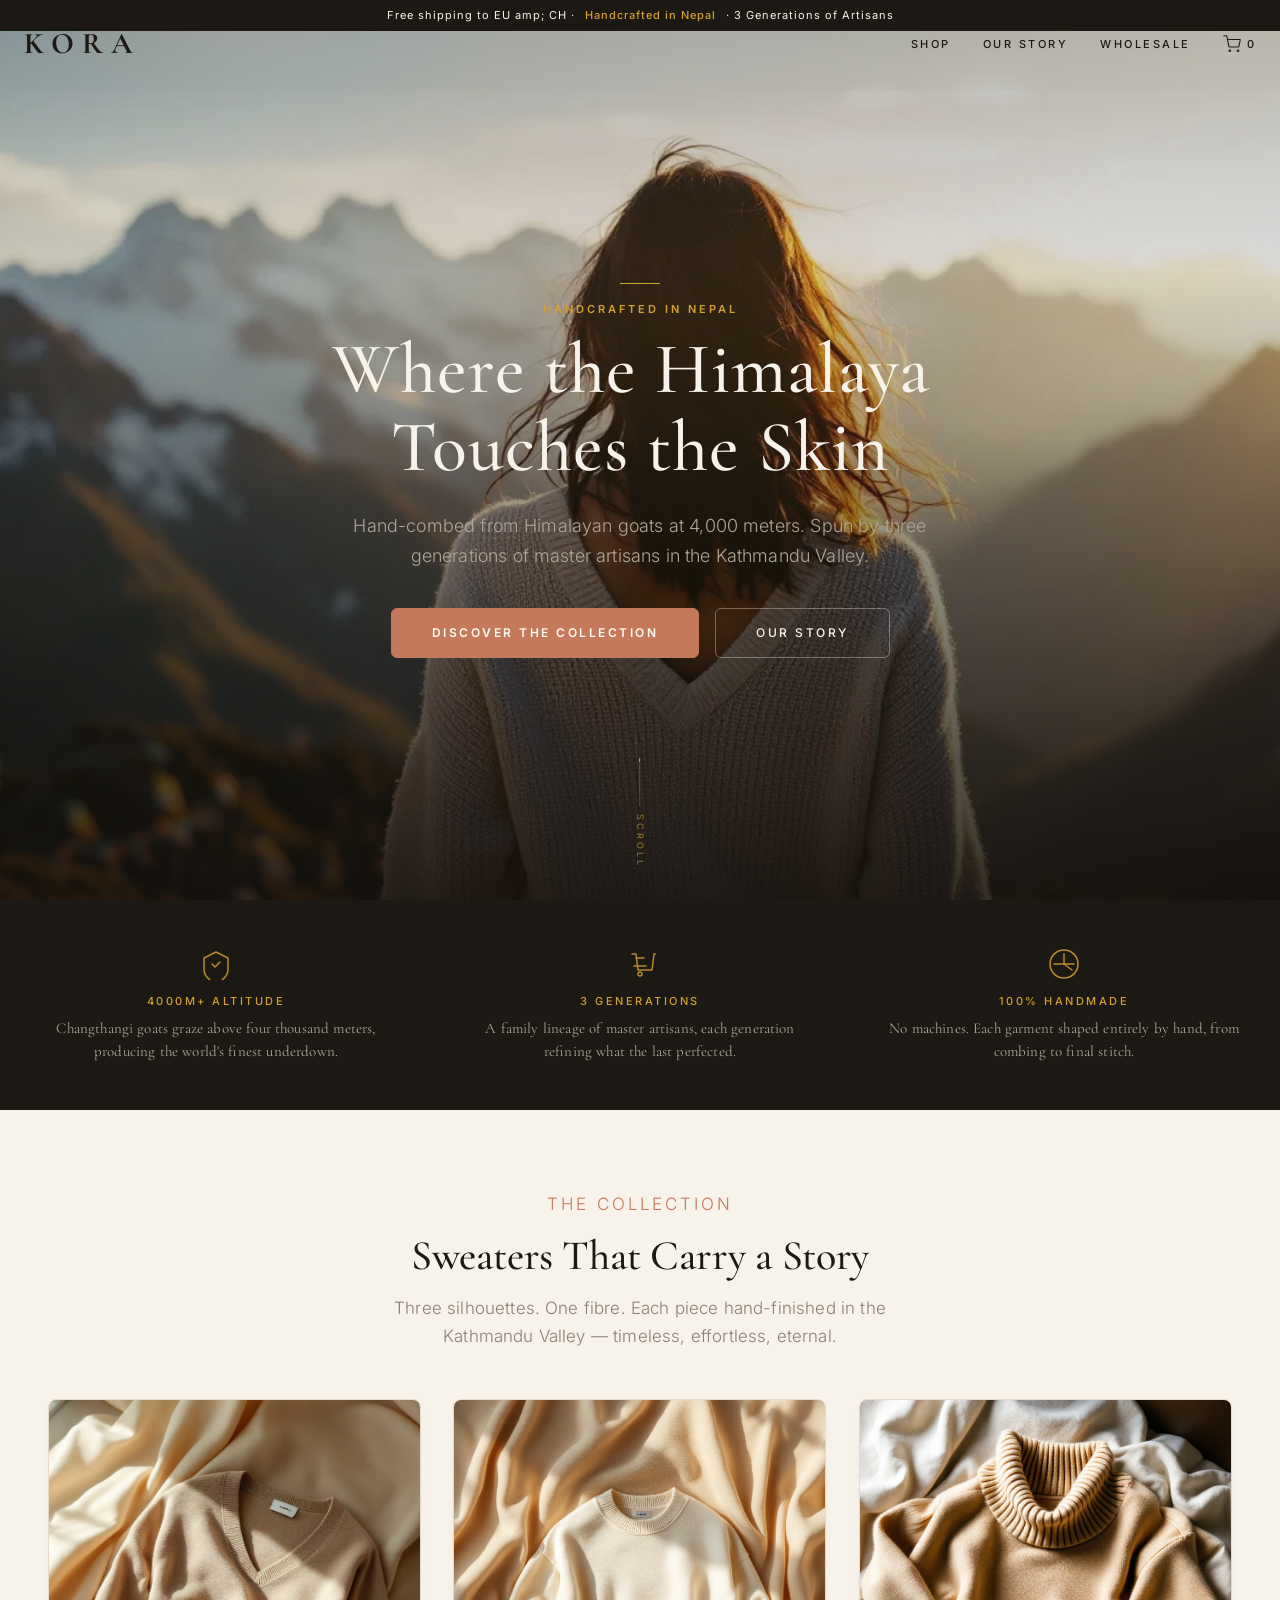
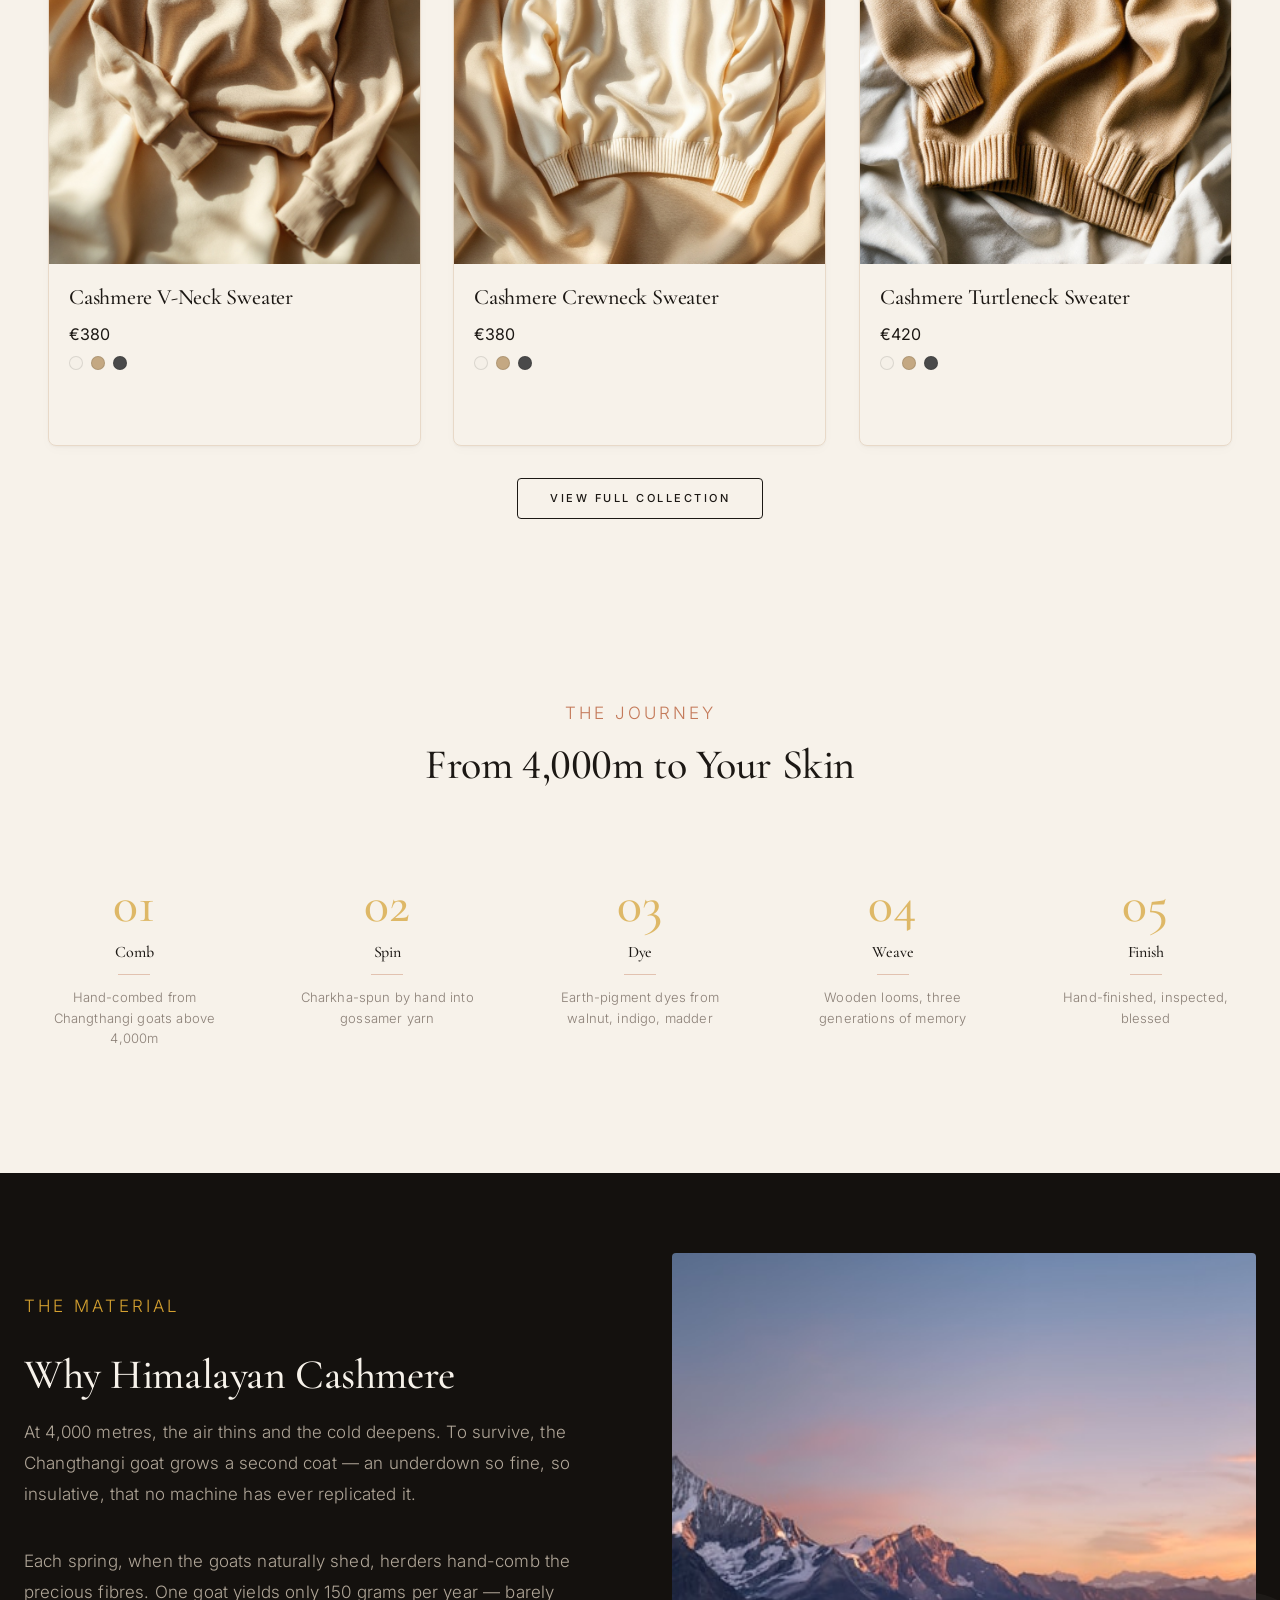
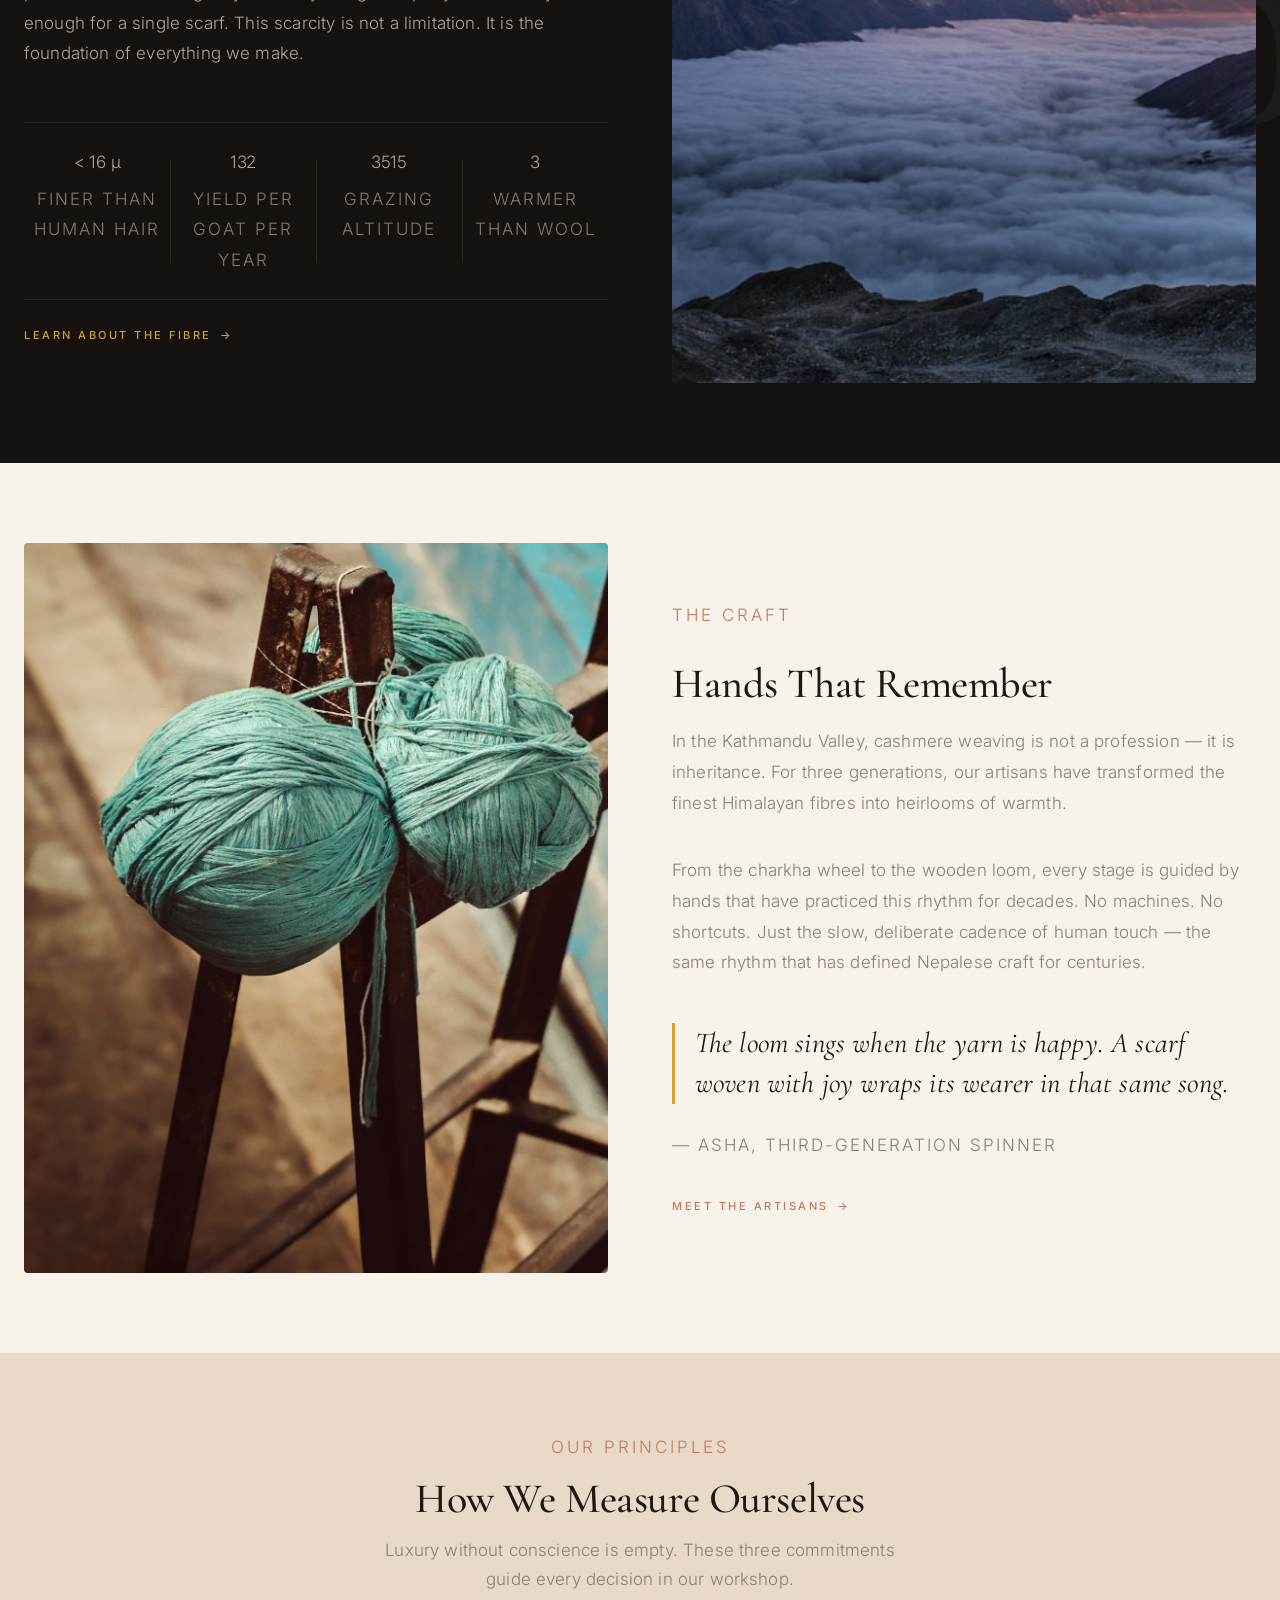
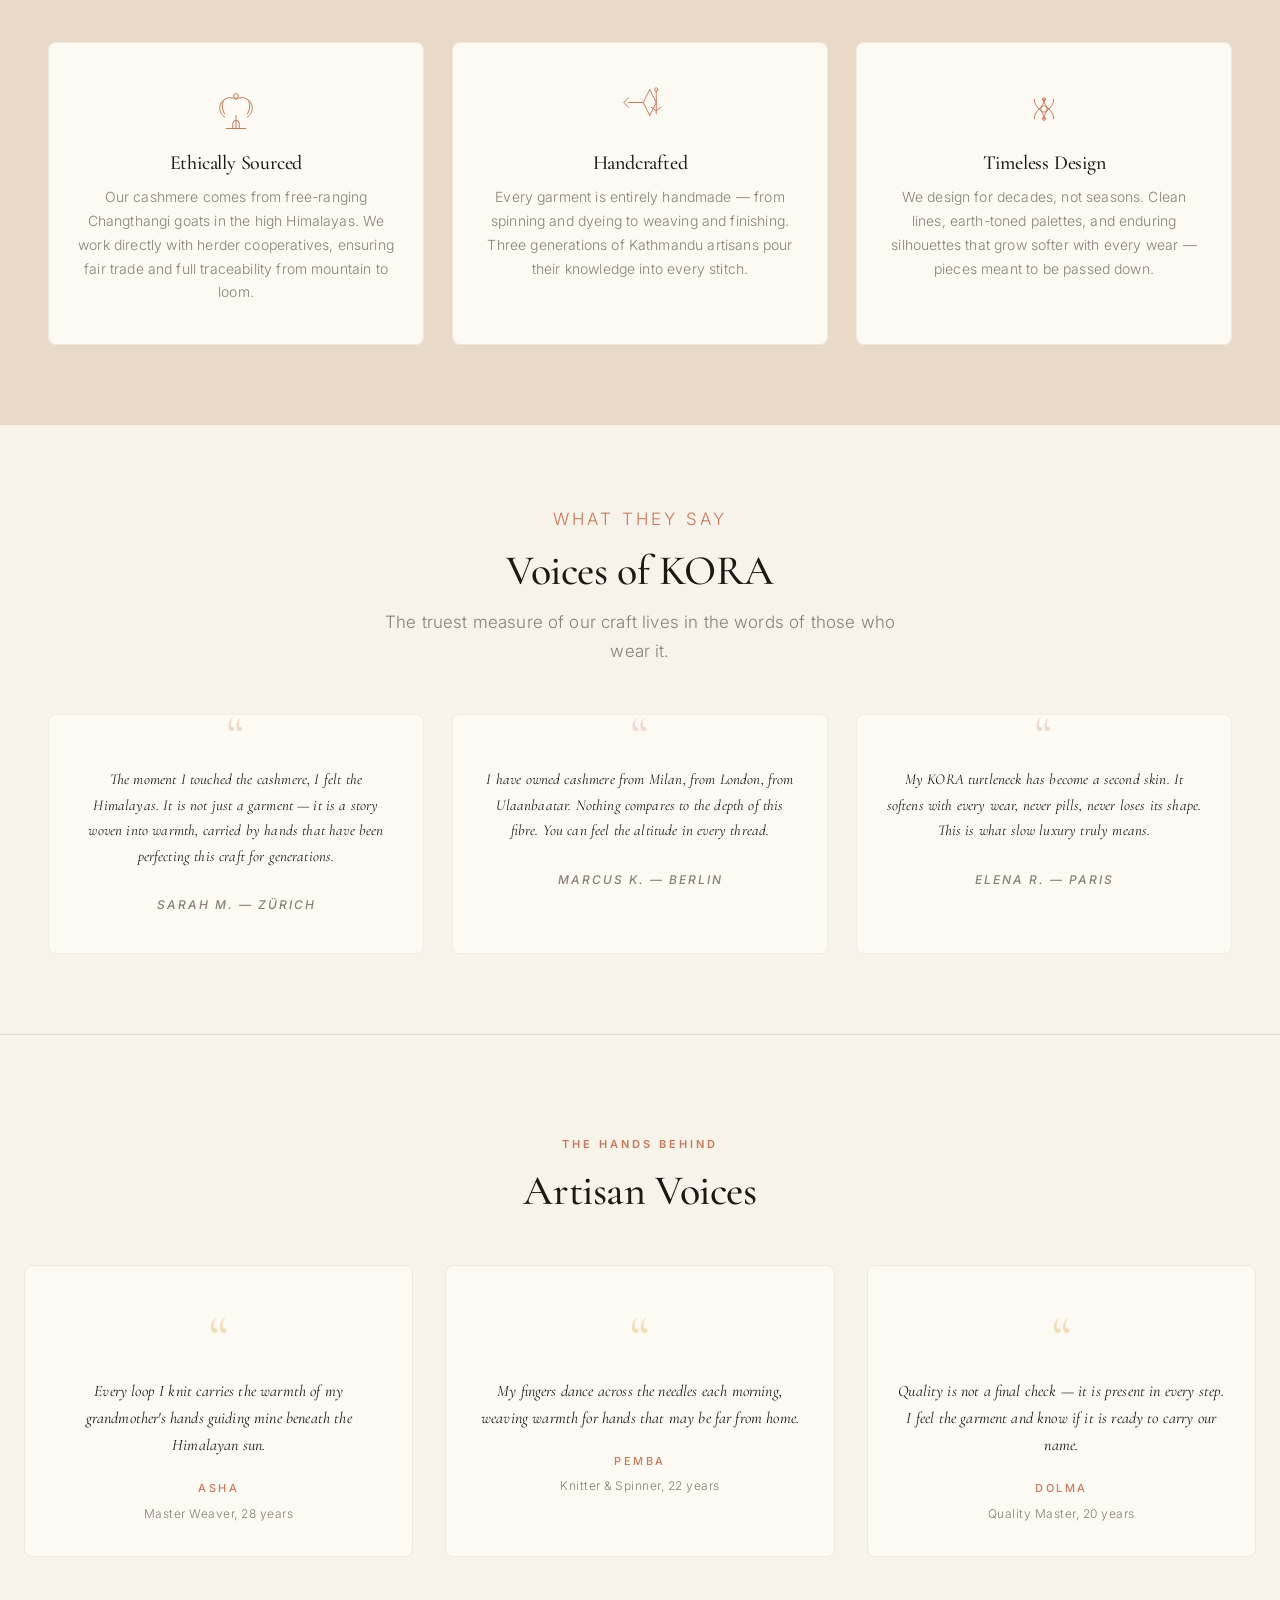
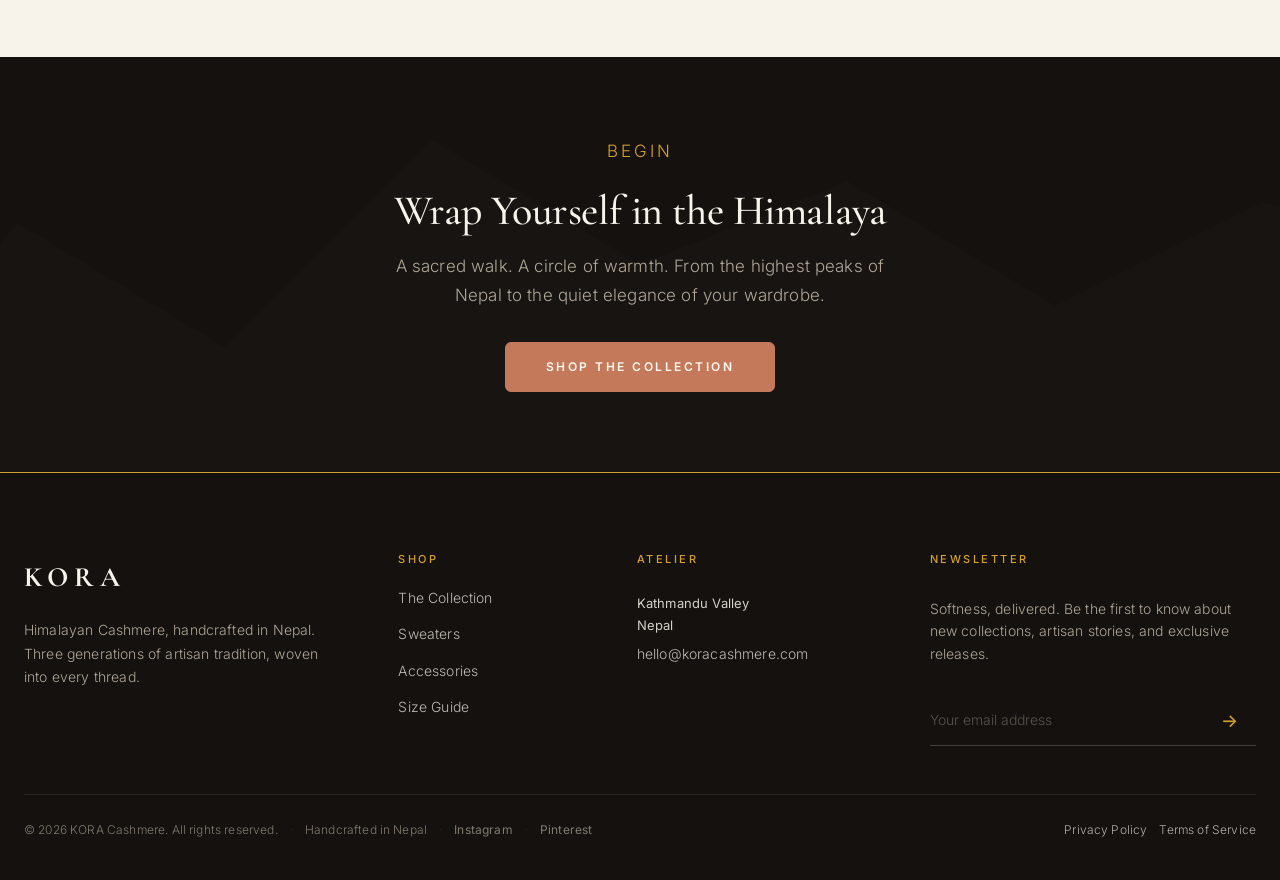
==== commit d950f1ff: "feat: v13 cinematic redesign — process section, artisan voices, refined hero & micro-interactions - " ====
--- a/index.html
+++ b/index.html
@@ -10,7 +10,7 @@
 <link rel="canonical" href="https://koracashmere.com/">
 <link rel="preconnect" href="https://fonts.googleapis.com">
 <link href="https://fonts.googleapis.com/css2?family=Cormorant+Garamond:ital,wght@0,300;0,400;0,500;0,600;0,700;1,400;1,500&family=Inter:wght@200;300;400;500;600&display=swap" rel="stylesheet">
-<link rel="stylesheet" href="/css/style-v12.css">
+<link rel="stylesheet" href="/css/style-v13.css">
 <link rel="icon" type="image/svg+xml" href="/img/favicon.svg">
 
 <!-- Open Graph -->
@@ -709,12 +709,18 @@
   <img class="hero-bg-img" src="/img/models/hero-back-mountains.webp" alt="Himalayan Cashmere" loading="eager">
   <div class="hero-overlay"></div>
   <div class="hero-content">
+    <div class="hero-eyebrow-rule reveal reveal-d1"></div>
     <p class="eyebrow reveal reveal-d1">Handcrafted in Nepal</p>
-    <h1 class="hero-title reveal reveal-d2">Where the Himalaya<br>Touches the Skin</h1>
+    <h1 class="hero-title reveal reveal-d2">Where the Himalaya Touches the Skin</h1>
     <p class="hero-subtitle reveal reveal-d3">Hand-combed from Himalayan goats at 4,000 meters. Spun by three generations of master artisans in the Kathmandu Valley.</p>
-    <div class="reveal reveal-d4">
-      <a href="/shop" class="btn btn-primary btn-lg">Experience the Softness</a>
-    </div>
+    <div class="hero-ctas reveal reveal-d4">
+      <a href="/shop" class="btn btn-primary btn-lg">Discover the Collection</a>
+      <a href="/story" class="btn btn-secondary btn-lg" style="color:var(--cream);border-color:rgba(247,242,234,0.35);">Our Story</a>
+    </div>
+  </div>
+  <div class="scroll-indicator">
+    <div class="scroll-line"></div>
+    <span class="scroll-label">Scroll</span>
   </div>
 </section>
 
@@ -774,6 +780,48 @@
     </div>
     <div class="text-center mt-32 reveal reveal-d2">
       <a href="/shop" class="btn btn-secondary">View Full Collection</a>
+    </div>
+  </div>
+</section>
+
+<!-- ══════════ PROCESS / ATELIER JOURNEY ══════════ -->
+<section class="process" id="process">
+  <div class="process-inner">
+    <div class="process-header reveal">
+      <p class="eyebrow">The Journey</p>
+      <h2>From 4,000m to Your Skin</h2>
+    </div>
+    <div class="process-grid">
+      <div class="process-step reveal reveal-d1">
+        <span class="process-num">01</span>
+        <h3 class="process-title">Comb</h3>
+        <div class="process-divider"></div>
+        <p class="process-desc">Hand-combed from Changthangi goats above 4,000m</p>
+      </div>
+      <div class="process-step reveal reveal-d2">
+        <span class="process-num">02</span>
+        <h3 class="process-title">Spin</h3>
+        <div class="process-divider"></div>
+        <p class="process-desc">Charkha-spun by hand into gossamer yarn</p>
+      </div>
+      <div class="process-step reveal reveal-d3">
+        <span class="process-num">03</span>
+        <h3 class="process-title">Dye</h3>
+        <div class="process-divider"></div>
+        <p class="process-desc">Earth-pigment dyes from walnut, indigo, madder</p>
+      </div>
+      <div class="process-step reveal reveal-d4">
+        <span class="process-num">04</span>
+        <h3 class="process-title">Weave</h3>
+        <div class="process-divider"></div>
+        <p class="process-desc">Wooden looms, three generations of memory</p>
+      </div>
+      <div class="process-step reveal reveal-d5">
+        <span class="process-num">05</span>
+        <h3 class="process-title">Finish</h3>
+        <div class="process-divider"></div>
+        <p class="process-desc">Hand-finished, inspected, blessed</p>
+      </div>
     </div>
   </div>
 </section>
@@ -788,22 +836,23 @@
       <p>Each spring, when the goats naturally shed, herders hand-comb the precious fibres. One goat yields only 150 grams per year — barely enough for a single scarf. This scarcity is not a limitation. It is the foundation of everything we make.</p>
       <div class="fibre-stats">
         <div class="fibre-stat">
-          <p class="fibre-stat-value">&lt; 16 µ</p>
+          <p class="fibre-stat-value">&lt; 16 &micro;</p>
           <p class="fibre-stat-label">Finer than human hair</p>
         </div>
         <div class="fibre-stat">
-          <p class="fibre-stat-value">150 g</p>
+          <p class="fibre-stat-value counter" data-target="150">150</p>
           <p class="fibre-stat-label">Yield per goat per year</p>
         </div>
         <div class="fibre-stat">
-          <p class="fibre-stat-value">4'000 m</p>
+          <p class="fibre-stat-value counter" data-target="4000">4000</p>
           <p class="fibre-stat-label">Grazing altitude</p>
         </div>
         <div class="fibre-stat">
-          <p class="fibre-stat-value">3 ×</p>
+          <p class="fibre-stat-value counter" data-target="3">3</p>
           <p class="fibre-stat-label">Warmer than wool</p>
         </div>
       </div>
+      <a href="/story" class="fibre-link">Learn about the fibre <span class="link-arrow">&rarr;</span></a>
     </div>
     <div class="fibre-image reveal reveal-d2">
       <img src="/img/craft/cashmere-goat.jpg" alt="Changthangi goat in the Himalayas" loading="lazy">
@@ -822,6 +871,8 @@
       <h2>Hands That Remember</h2>
       <p>In the Kathmandu Valley, cashmere weaving is not a profession — it is inheritance. For three generations, our artisans have transformed the finest Himalayan fibres into heirlooms of warmth.</p>
       <p>From the charkha wheel to the wooden loom, every stage is guided by hands that have practiced this rhythm for decades. No machines. No shortcuts. Just the slow, deliberate cadence of human touch — the same rhythm that has defined Nepalese craft for centuries.</p>
+      <blockquote class="hands-pullquote">The loom sings when the yarn is happy. A scarf woven with joy wraps its wearer in that same song.</blockquote>
+      <p class="hands-attribution">&mdash; Asha, third-generation spinner</p>
       <a href="/story" class="hands-link">Meet the Artisans</a>
     </div>
   </div>
@@ -911,12 +962,43 @@
   </div>
 </section>
 
+<!-- ══════════ ARTISAN VOICES ══════════ -->
+<section class="artisan-voices">
+  <div class="artisan-voices-inner">
+    <div class="artisan-voices-header reveal">
+      <p class="eyebrow">The Hands Behind</p>
+      <h2>Artisan Voices</h2>
+    </div>
+    <div class="artisan-voices-grid">
+      <div class="artisan-voice-card reveal reveal-d1">
+        <div class="artisan-voice-quote-mark">&ldquo;</div>
+        <p class="artisan-voice-text">Every loop I knit carries the warmth of my grandmother's hands guiding mine beneath the Himalayan sun.</p>
+        <p class="artisan-voice-name">Asha</p>
+        <p class="artisan-voice-role">Master Weaver, 28 years</p>
+      </div>
+      <div class="artisan-voice-card reveal reveal-d2">
+        <div class="artisan-voice-quote-mark">&ldquo;</div>
+        <p class="artisan-voice-text">My fingers dance across the needles each morning, weaving warmth for hands that may be far from home.</p>
+        <p class="artisan-voice-name">Pemba</p>
+        <p class="artisan-voice-role">Knitter &amp; Spinner, 22 years</p>
+      </div>
+      <div class="artisan-voice-card reveal reveal-d3">
+        <div class="artisan-voice-quote-mark">&ldquo;</div>
+        <p class="artisan-voice-text">Quality is not a final check — it is present in every step. I feel the garment and know if it is ready to carry our name.</p>
+        <p class="artisan-voice-name">Dolma</p>
+        <p class="artisan-voice-role">Quality Master, 20 years</p>
+      </div>
+    </div>
+  </div>
+</section>
+
 <!-- ══════════ FINAL CTA ══════════ -->
 <section class="cta-final">
   <div class="cta-final-inner reveal">
-    <h2>Begin Your Own KORA</h2>
+    <p class="eyebrow">Begin</p>
+    <h2>Wrap Yourself in the Himalaya</h2>
     <p>A sacred walk. A circle of warmth. From the highest peaks of Nepal to the quiet elegance of your wardrobe.</p>
-    <a href="/shop" class="btn btn-primary btn-lg">Explore the Collection</a>
+    <a href="/shop" class="btn btn-primary btn-lg">Shop the Collection</a>
   </div>
 </section>
 
@@ -925,42 +1007,61 @@
 <!-- ══════════ FOOTER ══════════ -->
 <footer class="footer">
   <div class="footer-grid">
+    <!-- Brand -->
     <div class="footer-brand">
       <div class="footer-logo">KORA</div>
       <p class="footer-description">Himalayan Cashmere, handcrafted in Nepal. Three generations of artisan tradition, woven into every thread.</p>
     </div>
+
+    <!-- Shop Links -->
     <div>
-      <h4 class="footer-heading">Navigate</h4>
+      <h4 class="footer-heading">Shop</h4>
       <div class="footer-links">
-        <a href="/shop" class="footer-link">Shop</a>
-        <a href="/story" class="footer-link">Our Story</a>
-        <a href="/wholesale" class="footer-link">Wholesale</a>
+        <a href="/shop" class="footer-link">The Collection</a>
+        <a href="/shop" class="footer-link">Sweaters</a>
+        <a href="/shop" class="footer-link">Accessories</a>
         <a href="/size-guide" class="footer-link">Size Guide</a>
-        <a href="mailto:hello@koracashmere.com" class="footer-link">Contact</a>
-      </div>
-    </div>
+      </div>
+    </div>
+
+    <!-- Atelier -->
+    <div class="footer-atelier">
+      <h4 class="footer-heading">Atelier</h4>
+      <p class="footer-address">Kathmandu Valley<br>Nepal</p>
+      <p><a href="mailto:hello@koracashmere.com" class="footer-link">hello@koracashmere.com</a></p>
+    </div>
+
+    <!-- Newsletter -->
     <div class="footer-newsletter">
       <h4 class="footer-heading">Newsletter</h4>
       <p>Softness, delivered. Be the first to know about new collections, artisan stories, and exclusive releases.</p>
       <form class="newsletter-form" action="https://formspree.io/f/xwpkqyra" method="POST">
         <input type="email" name="email" class="newsletter-input" placeholder="Your email address" required aria-label="Email for newsletter">
-        <button type="submit" class="newsletter-submit">Subscribe</button>
+        <button type="submit" class="newsletter-submit" aria-label="Subscribe">&rarr;</button>
       </form>
     </div>
   </div>
+
   <div class="footer-bottom">
-    <span class="footer-bottom-text">&copy; 2026 KORA Cashmere. All rights reserved.</span>
-    <span class="footer-bottom-text">
+    <div class="footer-bottom-bar">
+      <span>&copy; 2026 KORA Cashmere. All rights reserved.</span>
+      <span class="footer-bottom-sep">&middot;</span>
+      <span>Handcrafted in Nepal</span>
+      <span class="footer-bottom-sep">&middot;</span>
+      <a href="https://instagram.com/koracashmere" class="footer-instagram" target="_blank" rel="noopener">Instagram</a>
+      <span class="footer-bottom-sep">&middot;</span>
+      <a href="https://pinterest.com/koracashmere" class="footer-pinterest" target="_blank" rel="noopener">Pinterest</a>
+    </div>
+    <span style="display:flex;gap:12px;">
       <a href="/privacy/" class="footer-link" style="opacity:0.7;font-size:12px;">Privacy Policy</a>
-      <span style="opacity:0.3;margin:0 8px;">·</span>
       <a href="/terms/" class="footer-link" style="opacity:0.7;font-size:12px;">Terms of Service</a>
     </span>
   </div>
 </footer>
 
 <div id="snipcart" data-api-key="YOUR_SNIPCART_KEY" hidden></div>
-<script src="/js/products-v14.js"></script>
-<script src="/js/main-v9.js"></script>
+<script src="/js/products-v15.js"></script>
+<script src="/js/main-v10.js"></script>
 
 <script>
 document.addEventListener('DOMContentLoaded', function() {
--- a/css/style-v13.css
+++ b/css/style-v13.css
@@ -0,0 +1,2772 @@
+/* ============================================================
+   KORA Cashmere — Style v4 (2026)
+   Himalayan Cashmere Luxury Brand
+   Himalayan Earth Palette · Cormorant Garamond + Inter
+   ============================================================ */
+
+/* ---------- 1. RESET + BASIS ---------- */
+*, *::before, *::after {
+  box-sizing: border-box;
+  margin: 0;
+  padding: 0;
+}
+
+html {
+  scroll-behavior: smooth;
+  -webkit-text-size-adjust: 100%;
+  text-size-adjust: 100%;
+}
+
+img, picture, video, canvas, svg {
+  display: block;
+  max-width: 100%;
+}
+
+input, button, textarea, select {
+  font: inherit;
+  color: inherit;
+}
+
+a {
+  color: inherit;
+  text-decoration: none;
+}
+
+ul, ol {
+  list-style: none;
+}
+
+button {
+  border: none;
+  background: none;
+  cursor: pointer;
+}
+
+/* ---------- 2. CUSTOM PROPERTIES ---------- */
+:root {
+  /* Himalayan Earth Palette */
+  --cream: #f7f2ea;
+  --warm-white: #fdf9f3;
+  --sand: #e8d9c8;
+  --earth: #1c1814;
+  --earth-deep: #14110e;
+  --terracotta: #c47a5a;
+  --terracotta-light: #d4946e;
+  --saffron: #d4a030;
+  --saffron-light: #e0b84a;
+  --stone: #8a7f76;
+  --stone-light: #b0a698;
+  --himalaya: #5a6f8a;
+
+  /* Typography */
+  --font-heading: 'Cormorant Garamond', Georgia, 'Times New Roman', serif;
+  --font-body: 'Inter', -apple-system, BlinkMacSystemFont, 'Segoe UI', Helvetica, Arial, sans-serif;
+
+  /* Spacing */
+  --section-padding: 100px;
+  --container-max: 1240px;
+  --container-padding: 24px;
+
+  /* Transitions */
+  --transition-base: 0.3s ease;
+  --transition-reveal: 0.8s cubic-bezier(0.25, 0.46, 0.45, 0.94);
+}
+
+/* ---------- 3. BODY ---------- */
+body {
+  font-family: var(--font-body);
+  font-weight: 300;
+  font-size: 16px;
+  line-height: 1.7;
+  color: var(--earth);
+  background-color: var(--warm-white);
+  -webkit-font-smoothing: antialiased;
+  -moz-osx-font-smoothing: grayscale;
+  text-rendering: optimizeLegibility;
+}
+
+/* ---------- 4. SELECTION ---------- */
+::selection {
+  background-color: var(--terracotta);
+  color: var(--warm-white);
+}
+
+::-moz-selection {
+  background-color: var(--terracotta);
+  color: var(--warm-white);
+}
+
+/* ---------- 5. FONT FACE (loaded via HTML <link>) ---------- */
+
+/* ---------- 6. TYPOGRAPHY ---------- */
+h1, h2, h3, h4, h5, h6 {
+  font-family: var(--font-heading);
+  font-weight: 500;
+  line-height: 1.2;
+  color: var(--earth);
+}
+
+h1 { font-size: clamp(2.5rem, 5vw, 4.5rem); }
+h2 { font-size: clamp(2rem, 4vw, 3.25rem); }
+h3 { font-size: clamp(1.5rem, 3vw, 2.25rem); }
+h4 { font-size: clamp(1.25rem, 2vw, 1.75rem); }
+
+p {
+  margin-bottom: 1.2rem;
+}
+
+p:last-child {
+  margin-bottom: 0;
+}
+
+.eyebrow {
+  font-family: var(--font-body);
+  font-weight: 500;
+  font-size: 11px;
+  letter-spacing: 2.5px;
+  text-transform: uppercase;
+  color: var(--saffron);
+  margin-bottom: 12px;
+}
+
+/* ---------- 7. CONTAINER ---------- */
+.container {
+  max-width: var(--container-max);
+  margin: 0 auto;
+  padding-left: var(--container-padding);
+  padding-right: var(--container-padding);
+}
+
+/* ---------- 7b. ANNOUNCEMENT BAR ----------*/
+.announcement {
+  position: fixed;
+  top: 0;
+  left: 0;
+  right: 0;
+  z-index: 1001;
+  background-color: var(--earth);
+  color: var(--cream);
+  text-align: center;
+  padding: 6px 16px;
+  font-family: var(--font-body);
+  font-weight: 400;
+  font-size: 11px;
+  letter-spacing: 1px;
+  transition: transform 0.35s ease;
+}
+.announcement span {
+  opacity: 0.7;
+}
+.announcement strong {
+  color: var(--saffron);
+  font-weight: 500;
+  margin: 0 6px;
+}
+.announcement.hidden {
+  transform: translateY(-100%);
+}
+
+/* ---------- 8. NAVIGATION ----------*/
+.nav {
+  position: fixed;
+  top: 0;
+  left: 0;
+  right: 0;
+  z-index: 1000;
+  display: flex;
+  align-items: center;
+  justify-content: space-between;
+  padding: 18px var(--container-padding);
+  background-color: rgba(247, 242, 234, 0.88);
+  backdrop-filter: blur(16px);
+  -webkit-backdrop-filter: blur(16px);
+  border-bottom: 1px solid rgba(232, 217, 200, 0.4);
+  transition: top 0.35s ease, background-color var(--transition-base);
+}
+.nav.has-announcement {
+  top: 28px;
+}
+
+.nav-logo {
+  font-family: var(--font-heading);
+  font-weight: 700;
+  font-size: 30px;
+  letter-spacing: 8px;
+  text-transform: uppercase;
+  color: var(--earth);
+  flex-shrink: 0;
+}
+
+.nav-logo a {
+  display: block;
+}
+
+.nav-links {
+  display: flex;
+  align-items: center;
+  gap: 32px;
+}
+
+.nav-link {
+  font-family: var(--font-body);
+  font-weight: 500;
+  font-size: 11px;
+  letter-spacing: 2.5px;
+  text-transform: uppercase;
+  color: var(--earth);
+  transition: color var(--transition-base);
+  position: relative;
+}
+
+.nav-link::after {
+  content: '';
+  position: absolute;
+  bottom: -4px;
+  left: 0;
+  width: 0;
+  height: 1px;
+  background-color: var(--terracotta);
+  transition: width var(--transition-base);
+}
+
+.nav-link:hover {
+  color: var(--terracotta);
+}
+
+.nav-link:hover::after {
+  width: 100%;
+}
+
+.nav-cart {
+  display: flex;
+  align-items: center;
+  gap: 6px;
+  font-family: var(--font-body);
+  font-weight: 500;
+  font-size: 11px;
+  letter-spacing: 2.5px;
+  text-transform: uppercase;
+  color: var(--earth);
+  transition: color var(--transition-base);
+}
+
+.nav-cart:hover {
+  color: var(--terracotta);
+}
+
+.nav-cart svg {
+  width: 18px;
+  height: 18px;
+}
+
+/* ---------- 9. HAMBURGER ---------- */
+.hamburger {
+  display: none;
+  flex-direction: column;
+  justify-content: center;
+  align-items: center;
+  width: 36px;
+  height: 36px;
+  cursor: pointer;
+  z-index: 1001;
+  background: none;
+  border: none;
+  padding: 4px;
+  gap: 6px;
+}
+
+.hamburger span {
+  display: block;
+  width: 24px;
+  height: 2px;
+  background-color: var(--earth);
+  border-radius: 2px;
+  transition: all 0.35s cubic-bezier(0.68, -0.55, 0.265, 1.55);
+  transform-origin: center;
+}
+
+/* Hamburger open state (X transformation) */
+.hamburger.is-active span:nth-child(1) {
+  transform: translateY(8px) rotate(45deg);
+}
+
+.hamburger.is-active span:nth-child(2) {
+  opacity: 0;
+  transform: scaleX(0);
+}
+
+.hamburger.is-active span:nth-child(3) {
+  transform: translateY(-8px) rotate(-45deg);
+}
+
+/* ---------- 10. MOBILE OVERLAY (slide-in) ----------*/
+.mobile-overlay {
+  display: flex;
+  flex-direction: column;
+  align-items: center;
+  justify-content: center;
+  gap: 36px;
+  position: fixed;
+  top: 0;
+  right: 0;
+  bottom: 0;
+  width: 100%;
+  max-width: 400px;
+  z-index: 999;
+  background-color: rgba(20, 17, 14, 0.98);
+  backdrop-filter: blur(20px);
+  -webkit-backdrop-filter: blur(20px);
+  transform: translateX(100%);
+  pointer-events: none;
+  transition: transform 0.4s cubic-bezier(0.4, 0, 0.2, 1);
+}
+
+.mobile-overlay.is-open {
+  transform: translateX(0);
+  pointer-events: all;
+}
+
+.mobile-overlay .nav-link {
+  font-size: 20px;
+  color: var(--cream);
+  letter-spacing: 4px;
+  padding: 14px 24px;
+  min-height: 48px;
+  display: flex;
+  align-items: center;
+  opacity: 0;
+  transform: translateX(20px);
+  transition: opacity 0.35s ease, transform 0.35s ease;
+}
+
+.mobile-overlay.is-open .nav-link {
+  opacity: 1;
+  transform: translateX(0);
+}
+
+.mobile-overlay.is-open .nav-link:nth-child(1) { transition-delay: 0.1s; }
+.mobile-overlay.is-open .nav-link:nth-child(2) { transition-delay: 0.15s; }
+.mobile-overlay.is-open .nav-link:nth-child(3) { transition-delay: 0.2s; }
+
+.mobile-overlay .nav-link::after {
+  background-color: var(--saffron);
+  bottom: -6px;
+}
+
+/* Overlay background dim */
+.mobile-overlay-bg {
+  position: fixed;
+  inset: 0;
+  background: rgba(0,0,0,0.4);
+  z-index: 998;
+  opacity: 0;
+  pointer-events: none;
+  transition: opacity 0.35s ease;
+}
+.mobile-overlay-bg.is-open {
+  opacity: 1;
+  pointer-events: all;
+}
+
+/* ---------- 11. HERO ---------- */
+.hero {
+  position: relative;
+  min-height: 100vh;
+  display: flex;
+  flex-direction: column;
+  align-items: center;
+  justify-content: center;
+  text-align: center;
+  background-color: var(--earth-deep);
+  padding: 120px var(--container-padding) 80px;
+  overflow: hidden;
+}
+
+.hero-bg-img {
+  position: absolute;
+  inset: 0;
+  width: 100%;
+  height: 100%;
+  object-fit: cover;
+  object-position: center 30%;
+  z-index: 0;
+}
+
+.hero-overlay {
+  position: absolute;
+  inset: 0;
+  background: linear-gradient(
+    180deg,
+    rgba(20, 17, 14, 0.50) 0%,
+    rgba(20, 17, 14, 0.28) 35%,
+    rgba(20, 17, 14, 0.60) 100%
+  );
+  z-index: 1;
+}
+
+.hero-content {
+  position: relative;
+  z-index: 2;
+  max-width: 800px;
+}
+
+/* Subtle parallax hint via background */
+.hero::before {
+  content: '';
+  position: absolute;
+  inset: 0;
+  background:
+    radial-gradient(ellipse 80% 60% at 50% 40%, rgba(196, 122, 90, 0.08) 0%, transparent 70%),
+    radial-gradient(ellipse 60% 50% at 30% 70%, rgba(212, 160, 48, 0.05) 0%, transparent 60%),
+    radial-gradient(ellipse 50% 40% at 70% 30%, rgba(90, 111, 138, 0.06) 0%, transparent 60%);
+  transform: translateZ(0);
+  will-change: transform;
+  /* Subtle parallax on scroll — scales slightly larger */
+}
+
+.hero-title {
+  font-family: var(--font-heading);
+  font-weight: 500;
+  font-size: clamp(56px, 7vw, 72px);
+  color: var(--cream);
+  line-height: 1.08;
+  margin-bottom: 24px;
+  letter-spacing: 1px;
+}
+
+.hero-subtitle {
+  font-family: var(--font-body);
+  font-weight: 300;
+  font-size: 18px;
+  line-height: 1.7;
+  color: var(--stone-light);
+  max-width: 580px;
+  margin: 0 auto 36px;
+}
+
+.hero .eyebrow {
+  color: var(--saffron);
+}
+
+/* parallax scroll hint via media query — reduced motion safe */
+@media (prefers-reduced-motion: no-preference) {
+  .hero-content {
+    transform: translateZ(0);
+    will-change: transform;
+  }
+}
+
+/* ---------- 12. SECTIONS ---------- */
+.section {
+  padding-top: var(--section-padding);
+  padding-bottom: var(--section-padding);
+}
+
+.section + .section {
+  border-top: 1px solid var(--sand);
+}
+
+.section-header {
+  text-align: center;
+  max-width: 680px;
+  margin: 0 auto 60px;
+}
+
+.section-title {
+  font-family: var(--font-heading);
+  font-weight: 500;
+  font-size: clamp(2rem, 4vw, 3.25rem);
+  color: var(--earth);
+  margin-bottom: 16px;
+}
+
+.section-subtitle {
+  font-family: var(--font-body);
+  font-weight: 300;
+  font-size: 17px;
+  color: var(--stone);
+  line-height: 1.7;
+}
+
+/* ---------- 13b. SHOP PAGE ---------- */
+.shop-hero {
+  padding-top: 140px;
+  padding-bottom: 48px;
+  text-align: center;
+  background-color: var(--cream);
+}
+
+.shop-hero .section-title {
+  margin-bottom: 12px;
+}
+
+.filter-section {
+  padding: 0 0 32px;
+  background-color: var(--cream);
+}
+
+.filter-bar {
+  display: flex;
+  justify-content: center;
+  gap: 8px;
+  flex-wrap: wrap;
+}
+
+.filter-btn {
+  padding: 10px 24px;
+  border: 1px solid rgba(28, 24, 20, 0.12);
+  background: transparent;
+  color: var(--stone);
+  font-family: var(--font-body);
+  font-size: 13px;
+  font-weight: 500;
+  letter-spacing: 0.5px;
+  border-radius: 100px;
+  cursor: pointer;
+  transition: all 0.3s cubic-bezier(0.4, 0, 0.2, 1);
+  outline: none;
+}
+
+.filter-btn:hover {
+  border-color: var(--terracotta);
+  color: var(--terracotta);
+  background-color: rgba(196, 122, 90, 0.04);
+}
+
+.filter-btn:active {
+  transform: scale(0.96);
+}
+
+.filter-btn:focus-visible {
+  box-shadow: 0 0 0 2px var(--warm-white), 0 0 0 4px var(--terracotta);
+}
+
+.filter-btn.active {
+  background-color: var(--earth);
+  color: var(--cream);
+  border-color: var(--earth);
+  font-weight: 600;
+  box-shadow: 0 2px 8px rgba(20, 17, 14, 0.12);
+}
+
+.shop-section {
+  padding: 0 0 100px;
+}
+
+/* ---------- 13. PRODUCT GRID ---------- */
+.product-grid {
+  display: grid;
+  grid-template-columns: repeat(auto-fill, minmax(320px, 1fr));
+  gap: 32px;
+}
+
+/* ---------- 14. PRODUCT CARD ---------- */
+.product-card {
+  display: flex;
+  flex-direction: column;
+  background-color: var(--cream);
+  border-radius: 8px;
+  overflow: hidden;
+  transition: box-shadow 0.5s cubic-bezier(0.25, 0.1, 0.25, 1),
+              transform 0.5s cubic-bezier(0.25, 0.1, 0.25, 1);
+  will-change: transform;
+  box-shadow:
+    0 1px 2px rgba(20, 17, 14, 0.03),
+    0 2px 6px rgba(20, 17, 14, 0.025),
+    0 4px 12px rgba(20, 17, 14, 0.02);
+  border: 1px solid rgba(28, 24, 20, 0.06);
+}
+
+.product-card:hover {
+  box-shadow:
+    0 2px 4px rgba(20, 17, 14, 0.04),
+    0 6px 16px rgba(20, 17, 14, 0.05),
+    0 14px 32px rgba(20, 17, 14, 0.08);
+  transform: translateY(-6px);
+}
+
+.product-card-image {
+  position: relative;
+  overflow: hidden;
+  aspect-ratio: 3 / 4;
+  background-color: var(--sand);
+}
+
+.product-card-image img {
+  width: 100%;
+  height: 100%;
+  object-fit: cover;
+  transition: transform 0.45s cubic-bezier(0.25, 0.46, 0.45, 0.94);
+}
+
+/* Product zoom on hover — mouse-follow via CSS transform-origin */
+.product-card:hover .product-card-image img {
+  transform: scale(1.08);
+}
+
+/* Quick View overlay on hover */
+.product-card-image-overlay {
+  position: absolute;
+  inset: 0;
+  background: rgba(20,17,14,0);
+  display: flex;
+  align-items: center;
+  justify-content: center;
+  z-index: 2;
+  transition: background 0.35s ease;
+  pointer-events: none;
+}
+.product-card:hover .product-card-image-overlay {
+  background: rgba(20,17,14,0.15);
+}
+.quick-view-hint {
+  font-family: var(--font-body);
+  font-weight: 500;
+  font-size: 11px;
+  letter-spacing: 2.5px;
+  text-transform: uppercase;
+  color: #fff;
+  opacity: 0;
+  transform: translateY(8px);
+  transition: opacity 0.3s ease, transform 0.3s ease;
+  pointer-events: none;
+}
+.product-card:hover .quick-view-hint {
+  opacity: 1;
+  transform: translateY(0);
+}
+
+.product-card-image-wrapper {
+  position: relative;
+  overflow: hidden;
+  width: 100%;
+  height: 100%;
+}
+
+.product-card-body {
+  padding: 20px 20px 24px;
+  display: flex;
+  flex-direction: column;
+  gap: 8px;
+  flex: 1;
+}
+
+.product-card-title {
+  font-family: var(--font-heading);
+  font-weight: 500;
+  font-size: 22px;
+  color: var(--earth);
+  line-height: 1.25;
+}
+
+.product-card-price {
+  font-family: var(--font-body);
+  font-weight: 400;
+  font-size: 16px;
+  color: var(--earth);
+}
+
+.product-card-colors {
+  display: flex;
+  gap: 8px;
+  margin-top: 12px;
+}
+
+.product-card-colors .color-swatch {
+  width: 24px;
+  height: 24px;
+  border-radius: 50%;
+  border: 2px solid transparent;
+  cursor: pointer;
+  transition: border-color var(--transition-base), transform var(--transition-base);
+  padding: 0;
+}
+
+.product-card-colors .color-swatch:hover {
+  transform: scale(1.15);
+}
+
+.product-card-colors .color-swatch.is-selected {
+  border-color: var(--terracotta);
+}
+
+/* ---------- 14b. PRODUCT DETAIL PAGE ---------- */
+.product-detail {
+  display: grid;
+  grid-template-columns: 1.1fr 1fr;
+  gap: 80px;
+  align-items: start;
+  max-width: var(--container-max);
+  margin: 0 auto;
+  padding: 140px 40px 80px;
+}
+
+.product-detail-gallery {
+  display: flex;
+  flex-direction: column;
+  gap: 16px;
+}
+
+.gallery-main-wrap {
+  width: 100%;
+  background: #f9f6f2;
+  border-radius: 4px;
+  overflow: hidden;
+}
+
+.gallery-main {
+  width: 100%;
+  aspect-ratio: 9 / 16;
+  object-fit: contain;
+  display: block;
+  transition: opacity 0.3s;
+}
+
+.gallery-thumb-strip {
+  display: flex;
+  gap: 10px;
+  overflow-x: auto;
+  padding: 4px 0;
+}
+
+.gallery-thumb {
+  width: 72px;
+  height: 96px;
+  object-fit: cover;
+  border-radius: 3px;
+  cursor: pointer;
+  border: 2px solid transparent;
+  opacity: 0.6;
+  transition: all 0.25s;
+  flex-shrink: 0;
+}
+
+.gallery-thumb:hover {
+  opacity: 0.9;
+  border-color: var(--terracotta);
+}
+
+.gallery-thumb.active {
+  opacity: 1;
+  border-color: var(--earth);
+}
+
+/* Shop card links */
+.product-card-image-link {
+  display: block;
+  text-decoration: none;
+  color: inherit;
+}
+
+.product-card-name-link {
+  text-decoration: none;
+  color: inherit;
+}
+
+.product-card-name-link:hover .product-card-name {
+  color: var(--terracotta);
+}
+
+.product-detail-name {
+  font-family: var(--font-heading);
+  font-weight: 500;
+  font-size: clamp(34px, 5vw, 48px);
+  color: var(--earth);
+  line-height: 1.15;
+  margin-bottom: 12px;
+}
+
+.product-detail-price {
+  font-family: var(--font-body);
+  font-weight: 300;
+  font-size: 22px;
+  color: var(--terracotta);
+  margin-bottom: 24px;
+}
+
+.product-detail-description {
+  font-family: var(--font-body);
+  font-weight: 300;
+  font-size: 17px;
+  color: var(--stone);
+  line-height: 1.8;
+  margin-bottom: 32px;
+}
+
+.product-detail-section {
+  margin-bottom: 28px;
+}
+
+.product-detail-section label {
+  display: block;
+  font-family: var(--font-body);
+  font-weight: 500;
+  font-size: 11px;
+  letter-spacing: 2.5px;
+  text-transform: uppercase;
+  color: var(--earth);
+  margin-bottom: 10px;
+}
+
+.product-color-options {
+  display: flex;
+  gap: 10px;
+}
+
+.color-swatch-large {
+  width: 36px;
+  height: 36px;
+  border-radius: 50%;
+  border: 2px solid transparent;
+  cursor: pointer;
+  transition: border-color 0.2s, transform 0.2s;
+}
+
+.color-swatch-large:hover {
+  transform: scale(1.15);
+}
+
+.color-swatch-large.is-selected {
+  border-color: var(--terracotta);
+}
+
+.product-size-options {
+  display: flex;
+  gap: 8px;
+}
+
+.size-option {
+  width: 48px;
+  height: 48px;
+  display: flex;
+  align-items: center;
+  justify-content: center;
+  border: 1px solid rgba(28, 24, 20, 0.2);
+  border-radius: 2px;
+  font-family: var(--font-body);
+  font-size: 14px;
+  cursor: pointer;
+  transition: all 0.2s;
+}
+
+.size-option:hover,
+.size-option.is-selected {
+  border-color: var(--earth);
+  background-color: var(--earth);
+  color: var(--cream);
+}
+
+.product-specs {
+  padding-top: 8px;
+  border-top: 1px solid rgba(28, 24, 20, 0.08);
+}
+
+.spec-row {
+  display: flex;
+  justify-content: space-between;
+  padding: 8px 0;
+  font-size: 14px;
+}
+
+.spec-label {
+  font-weight: 400;
+  color: var(--stone);
+}
+
+.spec-value {
+  font-weight: 500;
+  color: var(--earth);
+}
+
+.product-add-to-bag {
+  width: 100%;
+  padding: 16px 32px;
+  min-height: 52px;
+  font-size: 13px;
+  margin-top: 8px;
+  margin-bottom: 28px;
+}
+
+.meet-the-maker {
+  padding-top: 24px;
+  border-top: 1px solid rgba(28, 24, 20, 0.08);
+}
+
+.maker-card {
+  background: none;
+  padding: 20px 0;
+}
+
+.maker-name {
+  font-family: var(--font-heading);
+  font-weight: 500;
+  font-size: 18px;
+  color: var(--earth);
+  margin-bottom: 8px;
+}
+
+.maker-quote {
+  font-family: var(--font-body);
+  font-weight: 300;
+  font-style: italic;
+  font-size: 15px;
+  color: var(--stone);
+  line-height: 1.7;
+}
+
+.product-not-found {
+  text-align: center;
+  padding: 120px 24px;
+  min-height: 60vh;
+  display: flex;
+  flex-direction: column;
+  align-items: center;
+  justify-content: center;
+}
+
+.product-not-found h2 {
+  font-family: var(--font-heading);
+  font-size: 28px;
+  margin-bottom: 12px;
+}
+
+/* ---------- 15. BUTTONS ---------- */
+.btn {
+  display: inline-flex;
+  align-items: center;
+  justify-content: center;
+  gap: 8px;
+  font-family: var(--font-body);
+  font-weight: 500;
+  font-size: 11px;
+  letter-spacing: 2.5px;
+  text-transform: uppercase;
+  padding: 14px 32px;
+  border-radius: 4px;
+  transition: background-color 0.25s cubic-bezier(0.4, 0, 0.2, 1),
+              color 0.25s cubic-bezier(0.4, 0, 0.2, 1),
+              transform 0.2s cubic-bezier(0.4, 0, 0.2, 1),
+              box-shadow 0.25s cubic-bezier(0.4, 0, 0.2, 1);
+  cursor: pointer;
+  text-decoration: none;
+  line-height: 1;
+  position: relative;
+  outline: none;
+}
+
+.btn:active {
+  transform: scale(0.97);
+}
+
+.btn:focus-visible {
+  box-shadow: 0 0 0 2px var(--warm-white), 0 0 0 4px var(--terracotta);
+}
+
+.btn-primary {
+  background-color: var(--terracotta);
+  color: var(--warm-white);
+  border: 1px solid var(--terracotta);
+  font-weight: 600;
+}
+
+.btn-primary:hover {
+  background-color: var(--earth);
+  border-color: var(--earth);
+  color: var(--cream);
+  transform: translateY(-1px);
+  box-shadow: 0 4px 12px rgba(20, 17, 14, 0.18);
+}
+
+.btn-primary:active {
+  transform: translateY(0) scale(0.97);
+  box-shadow: none;
+}
+
+.btn-secondary {
+  background-color: transparent;
+  color: var(--earth);
+  border: 1px solid var(--earth);
+}
+
+.btn-secondary:hover {
+  background-color: var(--earth);
+  color: var(--cream);
+  transform: translateY(-1px);
+}
+
+.btn-ghost {
+  background-color: transparent;
+  color: var(--earth);
+  border: 1px solid transparent;
+  padding-left: 8px;
+  padding-right: 8px;
+}
+
+.btn-ghost:hover {
+  color: var(--terracotta);
+  background-color: rgba(196, 122, 90, 0.06);
+}
+
+/* Add to Bag — elegant card button with slide fill */
+.btn-add-to-bag {
+  width: 100%;
+  display: inline-flex;
+  align-items: center;
+  justify-content: center;
+  gap: 10px;
+  padding: 13px 20px;
+  font-family: var(--font-body);
+  font-weight: 500;
+  font-size: 11px;
+  letter-spacing: 2.5px;
+  text-transform: uppercase;
+  color: var(--earth);
+  background: transparent;
+  border: 1px solid rgba(28, 24, 20, 0.18);
+  border-radius: 4px;
+  cursor: pointer;
+  transition: all 0.35s cubic-bezier(0.25, 0.1, 0.25, 1);
+  position: relative;
+  overflow: hidden;
+}
+
+.btn-add-to-bag::before {
+  content: '';
+  position: absolute;
+  inset: 0;
+  background: var(--earth);
+  transform: scaleX(0);
+  transform-origin: left;
+  transition: transform 0.35s cubic-bezier(0.25, 0.1, 0.25, 1);
+  z-index: 0;
+}
+
+.btn-add-to-bag:hover {
+  color: var(--cream);
+  border-color: var(--earth);
+  transform: translateY(-1px);
+  box-shadow: 0 4px 16px rgba(20, 17, 14, 0.1);
+}
+
+.btn-add-to-bag:hover::before {
+  transform: scaleX(1);
+}
+
+.btn-add-to-bag span {
+  position: relative;
+  z-index: 1;
+}
+
+.btn-add-to-bag .bag-icon {
+  position: relative;
+  z-index: 1;
+  width: 16px;
+  height: 16px;
+  transition: transform 0.35s cubic-bezier(0.25, 0.1, 0.25, 1);
+}
+
+.btn-add-to-bag:hover .bag-icon {
+  transform: translateX(2px);
+}
+
+.btn-sm {
+  padding: 10px 20px;
+  font-size: 10px;
+  letter-spacing: 2px;
+}
+
+.btn-lg {
+  padding: 18px 40px;
+  font-size: 12px;
+  border-radius: 6px;
+}
+
+/* ---------- 16. SIZE SELECTOR ---------- */
+.size-selector {
+  display: flex;
+  flex-wrap: wrap;
+  gap: 8px;
+  margin: 12px 0;
+}
+
+.size-selector .size-btn {
+  display: inline-flex;
+  align-items: center;
+  justify-content: center;
+  min-width: 44px;
+  height: 44px;
+  padding: 0 16px;
+  font-family: var(--font-body);
+  font-weight: 500;
+  font-size: 13px;
+  color: var(--earth);
+  background-color: transparent;
+  border: 1px solid var(--stone-light);
+  border-radius: 6px;
+  cursor: pointer;
+  transition: all 0.25s cubic-bezier(0.4, 0, 0.2, 1);
+  outline: none;
+}
+
+.size-selector .size-btn:hover {
+  border-color: var(--terracotta);
+  color: var(--terracotta);
+  transform: translateY(-1px);
+  box-shadow: 0 2px 8px rgba(196, 122, 90, 0.12);
+}
+
+.size-selector .size-btn:active {
+  transform: scale(0.95);
+}
+
+.size-selector .size-btn:focus-visible {
+  box-shadow: 0 0 0 2px var(--warm-white), 0 0 0 4px var(--terracotta);
+}
+
+.size-selector .size-btn.is-selected,
+.size-option.is-selected {
+  border-color: var(--terracotta);
+  background-color: var(--terracotta);
+  color: var(--warm-white);
+  font-weight: 600;
+  box-shadow: 0 2px 8px rgba(196, 122, 90, 0.2);
+}
+
+.size-selector .size-btn:disabled {
+  opacity: 0.3;
+  cursor: not-allowed;
+  text-decoration: line-through;
+}
+
+/* ---------- 17. COLOR SWATCHES ---------- */
+.color-swatch {
+  width: 24px;
+  height: 24px;
+  border-radius: 50%;
+  border: 2px solid transparent;
+  cursor: pointer;
+  transition: border-color var(--transition-base), transform var(--transition-base);
+  padding: 0;
+  display: inline-block;
+}
+
+.color-swatch:hover {
+  transform: scale(1.15);
+}
+
+.color-swatch.is-selected {
+  border-color: var(--terracotta);
+}
+
+.color-swatches {
+  display: flex;
+  flex-wrap: wrap;
+  gap: 10px;
+  margin: 12px 0;
+}
+
+/* ---------- 18. STORY SECTION ---------- */
+.story-section {
+  display: grid;
+  grid-template-columns: 1fr 1fr;
+  gap: 64px;
+  align-items: center;
+}
+
+.story-content {
+  display: flex;
+  flex-direction: column;
+  gap: 20px;
+}
+
+.story-content .eyebrow {
+  margin-bottom: 4px;
+}
+
+.story-image {
+  aspect-ratio: 4 / 5;
+  overflow: hidden;
+  border-radius: 4px;
+  background-color: var(--sand);
+}
+
+.story-image img {
+  width: 100%;
+  height: 100%;
+  object-fit: cover;
+}
+
+/* ---------- 19. MEET THE MAKER ---------- */
+.maker-card {
+  display: flex;
+  flex-direction: column;
+  align-items: center;
+  text-align: center;
+  padding: 48px 36px;
+  background-color: var(--cream);
+  border-radius: 8px;
+  max-width: 480px;
+  margin: 0 auto;
+  gap: 16px;
+}
+
+.maker-portrait {
+  width: 80px;
+  height: 80px;
+  border-radius: 50%;
+  object-fit: cover;
+  border: 3px solid var(--sand);
+}
+
+.maker-name {
+  font-family: var(--font-heading);
+  font-weight: 600;
+  font-size: 22px;
+  color: var(--earth);
+}
+
+.maker-title {
+  font-family: var(--font-body);
+  font-weight: 400;
+  font-size: 13px;
+  letter-spacing: 2px;
+  text-transform: uppercase;
+  color: var(--stone);
+}
+
+.maker-quote {
+  font-family: var(--font-heading);
+  font-weight: 400;
+  font-style: italic;
+  font-size: 20px;
+  line-height: 1.5;
+  color: var(--earth);
+  max-width: 380px;
+  position: relative;
+  padding-top: 16px;
+}
+
+.maker-quote::before {
+  content: '\201C';
+  font-family: var(--font-heading);
+  font-size: 56px;
+  color: var(--terracotta);
+  position: absolute;
+  top: -10px;
+  left: 50%;
+  transform: translateX(-50%);
+  line-height: 1;
+}
+
+/* ---------- 20. FOOTER ---------- */
+.footer {
+  background-color: var(--earth-deep);
+  color: var(--cream);
+  padding: 80px var(--container-padding) 40px;
+}
+
+.footer-grid {
+  display: grid;
+  grid-template-columns: 1.5fr 1fr 1.5fr;
+  gap: 48px;
+  max-width: var(--container-max);
+  margin: 0 auto;
+}
+
+.footer-brand {
+  display: flex;
+  flex-direction: column;
+  gap: 16px;
+}
+
+.footer-logo {
+  font-family: var(--font-heading);
+  font-weight: 700;
+  font-size: 28px;
+  letter-spacing: 6px;
+  text-transform: uppercase;
+  color: var(--cream);
+}
+
+.footer-description {
+  font-family: var(--font-body);
+  font-weight: 300;
+  font-size: 14px;
+  color: var(--stone-light);
+  line-height: 1.7;
+  max-width: 320px;
+}
+
+.footer-heading {
+  font-family: var(--font-body);
+  font-weight: 500;
+  font-size: 11px;
+  letter-spacing: 2.5px;
+  text-transform: uppercase;
+  color: var(--saffron);
+  margin-bottom: 20px;
+}
+
+.footer-links {
+  display: flex;
+  flex-direction: column;
+  gap: 12px;
+}
+
+.footer-link {
+  font-family: var(--font-body);
+  font-weight: 300;
+  font-size: 14px;
+  color: var(--cream);
+  opacity: 0.75;
+  transition: opacity var(--transition-base);
+}
+
+.footer-link:hover {
+  opacity: 1;
+  color: var(--terracotta-light);
+}
+
+.footer-newsletter {
+  display: flex;
+  flex-direction: column;
+  gap: 12px;
+}
+
+.footer-newsletter p {
+  font-family: var(--font-body);
+  font-weight: 300;
+  font-size: 14px;
+  color: var(--stone-light);
+  line-height: 1.6;
+}
+
+.newsletter-form {
+  display: flex;
+  gap: 0;
+  max-width: 400px;
+}
+
+.newsletter-input {
+  flex: 1;
+  padding: 12px 16px;
+  font-family: var(--font-body);
+  font-weight: 300;
+  font-size: 14px;
+  color: var(--cream);
+  background-color: rgba(247, 242, 234, 0.08);
+  border: 1px solid rgba(247, 242, 234, 0.15);
+  border-right: none;
+  border-radius: 2px 0 0 2px;
+  outline: none;
+  transition: border-color var(--transition-base);
+}
+
+.newsletter-input::placeholder {
+  color: var(--stone-light);
+}
+
+.newsletter-input:focus {
+  border-color: var(--terracotta);
+}
+
+.newsletter-submit {
+  padding: 12px 24px;
+  font-family: var(--font-body);
+  font-weight: 500;
+  font-size: 11px;
+  letter-spacing: 2.5px;
+  text-transform: uppercase;
+  color: var(--earth-deep);
+  background-color: var(--terracotta);
+  border: 1px solid var(--terracotta);
+  border-radius: 0 2px 2px 0;
+  cursor: pointer;
+  transition: background-color var(--transition-base);
+  white-space: nowrap;
+}
+
+.newsletter-submit:hover {
+  background-color: var(--terracotta-light);
+}
+
+.footer-bottom {
+  max-width: var(--container-max);
+  margin: 48px auto 0;
+  padding-top: 24px;
+  border-top: 1px solid rgba(247, 242, 234, 0.1);
+  display: flex;
+  justify-content: space-between;
+  align-items: center;
+  flex-wrap: wrap;
+  gap: 16px;
+}
+
+.footer-bottom-text {
+  font-family: var(--font-body);
+  font-weight: 300;
+  font-size: 12px;
+  color: var(--stone-light);
+  opacity: 0.7;
+}
+
+.footer-social {
+  display: flex;
+  gap: 20px;
+}
+
+.footer-social a {
+  font-family: var(--font-body);
+  font-weight: 400;
+  font-size: 13px;
+  color: var(--cream);
+  opacity: 0.6;
+  transition: opacity var(--transition-base);
+}
+
+.footer-social a:hover {
+  opacity: 1;
+  color: var(--terracotta-light);
+}
+
+/* ---------- 21. REVEAL ANIMATIONS ---------- */
+.reveal {
+  opacity: 0;
+  transform: translateY(40px);
+  transition: opacity var(--transition-reveal), transform var(--transition-reveal);
+}
+
+.reveal.revealed {
+  opacity: 1;
+  transform: translateY(0);
+}
+
+/* Stagger delays */
+.reveal-d1 { transition-delay: 0.05s; }
+.reveal-d2 { transition-delay: 0.10s; }
+.reveal-d3 { transition-delay: 0.15s; }
+.reveal-d4 { transition-delay: 0.20s; }
+.reveal-d5 { transition-delay: 0.25s; }
+.reveal-d6 { transition-delay: 0.30s; }
+.reveal-d7 { transition-delay: 0.35s; }
+.reveal-d8 { transition-delay: 0.40s; }
+.reveal-d9 { transition-delay: 0.45s; }
+
+/* ---------- 22. PRODUCT ZOOM (Mouse-follow via transform-origin) ---------- */
+.product-card-image {
+  position: relative;
+  overflow: hidden;
+}
+
+.product-card-image img {
+  transition: transform 0.45s cubic-bezier(0.25, 0.46, 0.45, 0.94);
+  transform-origin: center;
+}
+
+/* The JS will set transform-origin dynamically based on mouse position.
+   When no JS, default to center scale. */
+.product-card:hover .product-card-image img {
+  transform: scale(1.5);
+}
+
+/* ---------- 23. SNIPCART ---------- */
+.snipcart-button {
+  display: flex;
+  align-items: center;
+  gap: 8px;
+}
+
+.snipcart-checkout {
+  cursor: pointer;
+}
+
+/* ---------- 24. RESPONSIVE — MOBILE ≤768px ---------- */
+@media (max-width: 768px) {
+  :root {
+    --section-padding: 64px;
+    --container-padding: 16px;
+  }
+
+  body {
+    font-size: 16px;
+    overflow-x: hidden;
+  }
+
+  h1 { font-size: clamp(2rem, 8vw, 2.75rem); }
+  h2 { font-size: clamp(1.6rem, 6vw, 2.25rem); }
+  h3 { font-size: clamp(1.25rem, 5vw, 1.75rem); }
+
+  /* Nav */
+  .nav {
+    padding: 14px var(--container-padding);
+    background-color: rgba(247, 242, 234, 0.95);
+  }
+
+  .nav.scrolled {
+    background-color: rgba(247, 242, 234, 1);
+    border-bottom: 1px solid rgba(28, 24, 20, 0.1);
+  }
+
+  .nav-logo {
+    font-size: 22px;
+    letter-spacing: 5px;
+  }
+
+  .nav-links {
+    display: none;
+  }
+
+  .hamburger {
+    display: flex;
+  }
+
+  /* Hero */
+  .hero {
+    padding: clamp(160px, 22vh, 190px) var(--container-padding) 48px;
+    min-height: 75vh;
+  }
+
+  .hero-bg-img {
+    object-position: center 25%;
+  }
+
+  .hero-title {
+    font-size: clamp(32px, 9vw, 44px);
+  }
+
+  .hero-subtitle {
+    font-size: 16px;
+  }
+
+  /* Product Grid */
+  .product-grid {
+    grid-template-columns: repeat(auto-fill, minmax(240px, 1fr));
+    gap: 16px;
+  }
+
+  .product-card-title {
+    font-size: 19px;
+  }
+
+  /* Shop Page */
+  .shop-hero {
+    padding-top: 100px;
+    padding-bottom: 32px;
+  }
+
+  .filter-bar {
+    gap: 6px;
+  }
+
+  .filter-btn {
+    padding: 8px 16px;
+    font-size: 12px;
+  }
+
+  /* Story Section */
+  .story-section {
+    grid-template-columns: 1fr;
+    gap: 40px;
+  }
+
+  .story-image {
+    aspect-ratio: 16 / 10;
+    order: -1;
+  }
+
+  /* Product Detail */
+  .product-detail {
+    grid-template-columns: 1fr;
+    gap: 32px;
+    padding: 100px var(--container-padding) 60px;
+  }
+
+  .gallery-main {
+    aspect-ratio: 9 / 16;
+  }
+
+  .gallery-thumb {
+    width: 60px;
+    height: 80px;
+  }
+
+  .product-detail-name {
+    font-size: 26px;
+  }
+
+  .product-add-to-bag {
+    min-height: 52px;
+  }
+
+  /* Maker Card */
+  .maker-card {
+    padding: 36px 24px;
+  }
+
+  .maker-quote {
+    font-size: 18px;
+  }
+
+  /* Footer */
+  .footer {
+    padding: 60px var(--container-padding) 32px;
+  }
+
+  .footer-grid {
+    grid-template-columns: 1fr;
+    gap: 36px;
+  }
+
+  .footer-brand {
+    text-align: left;
+  }
+
+  .newsletter-form {
+    flex-direction: column;
+    gap: 8px;
+  }
+
+  .newsletter-input {
+    border-right: 1px solid rgba(247, 242, 234, 0.15);
+    border-radius: 2px;
+  }
+
+  .newsletter-submit {
+    border-radius: 2px;
+  }
+
+  .footer-bottom {
+    flex-direction: column;
+    text-align: center;
+  }
+
+  /* Buttons */
+  .btn {
+    padding: 12px 24px;
+    min-height: 44px;
+  }
+
+  .btn-lg {
+    padding: 14px 32px;
+    min-height: 48px;
+  }
+
+  /* Sections */
+  .section-header {
+    margin-bottom: 36px;
+  }
+
+  /* Tighter buttons on mobile */
+  .btn-lg {
+    padding: 14px 28px;
+    font-size: 11px;
+  }
+
+  .product-card-body {
+    padding: 16px;
+  }
+
+  .product-card-colors {
+    gap: 6px;
+  }
+
+  .product-card-colors .color-swatch {
+    width: 22px;
+    height: 22px;
+  }
+}
+
+/* ── Narrow phones ≤480px (foldables) ── */
+@media (max-width: 480px) {
+  .product-grid {
+    grid-template-columns: 1fr;
+    gap: 16px;
+  }
+
+  .hero {
+    min-height: 70vh;
+    padding: 120px 16px 40px;
+  }
+
+  .hero-title {
+    font-size: clamp(28px, 11vw, 36px);
+    margin-bottom: 16px;
+  }
+
+  .hero-subtitle {
+    font-size: 15px;
+    margin-bottom: 28px;
+  }
+
+  .hero .eyebrow {
+    font-size: 10px;
+    letter-spacing: 2px;
+  }
+
+  .nav-logo {
+    font-size: 20px;
+    letter-spacing: 4px;
+  }
+
+  .product-card-title {
+    font-size: 17px;
+  }
+
+  .footer {
+    padding: 48px 16px 24px;
+  }
+}
+
+/* ---------- 25. RESPONSIVE — TABLET 768-1024px ---------- */
+@media (min-width: 769px) and (max-width: 1024px) {
+  :root {
+    --container-padding: 32px;
+  }
+
+  .product-grid {
+    grid-template-columns: repeat(2, 1fr);
+    gap: 24px;
+  }
+
+  .story-section {
+    grid-template-columns: 1fr 1fr;
+    gap: 40px;
+  }
+
+  .footer-grid {
+    grid-template-columns: 1fr 1fr;
+    gap: 40px;
+  }
+
+  .nav-links {
+    gap: 20px;
+  }
+
+  .nav-link {
+    font-size: 10px;
+    letter-spacing: 2px;
+  }
+}
+
+/* ---------- 25b. LOADING SKELETONS ----------*/
+.skeleton-grid {
+  display: grid;
+  grid-template-columns: repeat(auto-fill, minmax(320px, 1fr));
+  gap: 32px;
+}
+.skeleton-card {
+  border-radius: 8px;
+  overflow: hidden;
+  background: var(--cream);
+  border: 1px solid rgba(28,24,20,0.06);
+}
+.skeleton-image {
+  aspect-ratio: 3 / 4;
+  background: linear-gradient(90deg, var(--sand) 25%, var(--cream) 50%, var(--sand) 75%);
+  background-size: 200% 100%;
+  animation: shimmer 1.5s infinite;
+}
+.skeleton-body {
+  padding: 20px 20px 24px;
+  display: flex;
+  flex-direction: column;
+  gap: 12px;
+}
+.skeleton-line {
+  height: 16px;
+  border-radius: 4px;
+  background: linear-gradient(90deg, var(--sand) 25%, var(--cream) 50%, var(--sand) 75%);
+  background-size: 200% 100%;
+  animation: shimmer 1.5s infinite;
+}
+.skeleton-line:nth-child(1) { width: 70%; height: 22px; }
+.skeleton-line:nth-child(2) { width: 30%; }
+.skeleton-line:nth-child(3) { width: 50%; height: 36px; margin-top: 8px; }
+
+@keyframes shimmer {
+  0% { background-position: 200% 0; }
+  100% { background-position: -200% 0; }
+}
+
+@media (max-width: 768px) {
+  .skeleton-grid {
+    grid-template-columns: repeat(auto-fill, minmax(240px, 1fr));
+    gap: 16px;
+  }
+}
+
+@media (max-width: 480px) {
+  .skeleton-grid {
+    grid-template-columns: 1fr;
+  }
+}
+
+/* ---------- 26. RESPONSIVE — LARGE SCREENS 1600px+ ----------*/
+@media (min-width: 1600px) {
+  :root {
+    --container-max: 1400px;
+  }
+
+  .product-grid {
+    grid-template-columns: repeat(3, 1fr);
+  }
+}
+
+/* ---------- 27. UTILITY ---------- */
+.text-center { text-align: center; }
+.text-left   { text-align: left; }
+.text-right  { text-align: right; }
+
+.mt-8  { margin-top: 8px; }
+.mt-16 { margin-top: 16px; }
+.mt-24 { margin-top: 24px; }
+.mt-32 { margin-top: 32px; }
+.mt-48 { margin-top: 48px; }
+.mt-64 { margin-top: 64px; }
+
+.mb-8  { margin-bottom: 8px; }
+.mb-16 { margin-bottom: 16px; }
+.mb-24 { margin-bottom: 24px; }
+.mb-32 { margin-bottom: 32px; }
+.mb-48 { margin-bottom: 48px; }
+
+.gap-8  { gap: 8px; }
+.gap-16 { gap: 16px; }
+.gap-24 { gap: 24px; }
+.gap-32 { gap: 32px; }
+
+.flex        { display: flex; }
+.flex-col    { flex-direction: column; }
+.items-center { align-items: center; }
+.justify-center { justify-content: center; }
+.justify-between { justify-content: space-between; }
+.flex-wrap   { flex-wrap: wrap; }
+
+.w-full { width: 100%; }
+
+.sr-only {
+  position: absolute;
+  width: 1px;
+  height: 1px;
+  padding: 0;
+  margin: -1px;
+  overflow: hidden;
+  clip: rect(0, 0, 0, 0);
+  white-space: nowrap;
+  border: 0;
+}
+
+/* ---------- 28. REDUCED MOTION ---------- */
+@media (prefers-reduced-motion: reduce) {
+  *,
+  *::before,
+  *::after {
+    animation-duration: 0.01ms !important;
+    animation-iteration-count: 1 !important;
+    transition-duration: 0.01ms !important;
+    scroll-behavior: auto !important;
+  }
+
+  .reveal {
+    opacity: 1;
+    transform: none;
+  }
+
+  .product-card-image img {
+    transform: none !important;
+  }
+
+  .product-card:hover .product-card-image img {
+    transform: scale(1.05);
+  }
+}
+
+/* ---------- 29. PRINT ---------- */
+@media print {
+  .nav,
+  .mobile-overlay,
+  .hamburger,
+  .footer-newsletter {
+    display: none !important;
+  }
+
+  body {
+    background: white;
+    color: black;
+    font-size: 12pt;
+  }
+
+  .hero {
+    min-height: auto;
+    padding: 40px 0;
+    background: white;
+  }
+
+  .hero-title {
+    color: black;
+  }
+
+  .section + .section {
+    border-top: 1px solid #ccc;
+    page-break-inside: avoid;
+  }
+
+  .product-card {
+    break-inside: avoid;
+    box-shadow: none;
+    border: 1px solid #ccc;
+  }
+}
+
+/* ---------- 30. KEYFRAMES ---------- */
+@keyframes fadeInUp {
+  from {
+    opacity: 0;
+    transform: translateY(24px);
+  }
+  to {
+    opacity: 1;
+    transform: translateY(0);
+  }
+}
+
+@keyframes fadeIn {
+  from { opacity: 0; }
+  to { opacity: 1; }
+}
+
+/* ============================================================
+   KORA v13 — Cinematic Editorial Upgrade
+   Hero, Process, Artisan Voices, Micro-Interactions
+   ============================================================ */
+
+/* ── Hero Cinematics ── */
+.hero {
+  animation: none; /* JS handles Ken Burns on img */
+}
+.hero-bg-img {
+  transform: scale(1);
+  transition: transform 20s ease-in-out;
+  will-change: transform;
+}
+@media (prefers-reduced-motion: no-preference) {
+  .hero-bg-img.ken-burns {
+    animation: kenBurns 20s ease-in-out infinite alternate;
+  }
+}
+@keyframes kenBurns {
+  0% { transform: scale(1); }
+  100% { transform: scale(1.08); }
+}
+
+/* Enhanced hero overlay with terracotta wash */
+.hero-overlay {
+  background: linear-gradient(
+    180deg,
+    rgba(20, 17, 14, 0.30) 0%,
+    rgba(20, 17, 14, 0.15) 30%,
+    rgba(20, 17, 14, 0.55) 70%,
+    rgba(20, 17, 14, 0.88) 100%
+  );
+}
+.hero-overlay::after {
+  content: '';
+  position: absolute;
+  inset: 0;
+  background: radial-gradient(ellipse 60% 50% at 50% 35%, rgba(196, 122, 90, 0.12) 0%, transparent 70%);
+}
+
+/* Eyebrow with saffron rule */
+.hero-eyebrow-rule {
+  width: 40px;
+  height: 1px;
+  background: var(--saffron);
+  margin: 0 auto 16px;
+  opacity: 0.8;
+}
+
+/* Hero title word-by-word reveal */
+.hero-title .word {
+  display: inline-block;
+  opacity: 0;
+  transform: translateY(20px);
+  transition: opacity 0.6s cubic-bezier(0.25, 0.46, 0.45, 0.94),
+              transform 0.6s cubic-bezier(0.25, 0.46, 0.45, 0.94);
+}
+.hero-title .word.revealed {
+  opacity: 1;
+  transform: translateY(0);
+}
+
+/* Hero CTAs */
+.hero-ctas {
+  display: flex;
+  gap: 16px;
+  justify-content: center;
+  flex-wrap: wrap;
+}
+
+/* Scroll indicator */
+.scroll-indicator {
+  position: absolute;
+  bottom: 32px;
+  left: 50%;
+  transform: translateX(-50%);
+  display: flex;
+  flex-direction: column;
+  align-items: center;
+  gap: 8px;
+  z-index: 3;
+}
+.scroll-line {
+  width: 1px;
+  height: 48px;
+  background: rgba(212, 160, 48, 0.3);
+  position: relative;
+  overflow: hidden;
+}
+.scroll-dot {
+  position: absolute;
+  top: 0;
+  left: -1.5px;
+  width: 4px;
+  height: 4px;
+  border-radius: 50%;
+  background: var(--saffron);
+  animation: scrollDot 2s ease-in-out infinite;
+}
+@keyframes scrollDot {
+  0% { top: 0; opacity: 0.3; }
+  50% { opacity: 1; }
+  100% { top: 44px; opacity: 0.3; }
+}
+.scroll-label {
+  font-family: var(--font-body);
+  font-weight: 500;
+  font-size: 9px;
+  letter-spacing: 3px;
+  text-transform: uppercase;
+  color: var(--saffron);
+  opacity: 0.6;
+  writing-mode: vertical-rl;
+  text-orientation: mixed;
+}
+
+@media (max-width: 768px) {
+  .hero-bg-img {
+    animation: none !important;
+  }
+  .scroll-indicator {
+    bottom: 20px;
+  }
+  .scroll-line {
+    height: 36px;
+  }
+  .hero-ctas {
+    flex-direction: column;
+    align-items: center;
+  }
+}
+
+/* ── Process Section (index.html) ── */
+.process {
+  padding: 100px 24px;
+  background-color: var(--cream);
+}
+.process-inner {
+  max-width: var(--container-max);
+  margin: 0 auto;
+}
+.process-header {
+  text-align: center;
+  max-width: 600px;
+  margin: 0 auto 64px;
+}
+.process-header .eyebrow {
+  color: var(--terracotta);
+}
+.process-header h2 {
+  font-family: var(--font-heading);
+  font-weight: 500;
+  font-size: clamp(28px, 4vw, 42px);
+  color: var(--earth);
+  margin-bottom: 12px;
+}
+.process-header p {
+  font-family: var(--font-body);
+  font-weight: 300;
+  font-size: 17px;
+  color: var(--stone);
+  line-height: 1.7;
+}
+.process-grid {
+  display: grid;
+  grid-template-columns: repeat(5, 1fr);
+  gap: 32px;
+}
+.process-step {
+  text-align: center;
+  display: flex;
+  flex-direction: column;
+  align-items: center;
+  gap: 12px;
+  padding: 24px 12px;
+  border-radius: 8px;
+  transition: background-color 0.35s ease;
+}
+.process-step:hover {
+  background-color: rgba(232, 217, 200, 0.3);
+}
+.process-num {
+  font-family: var(--font-heading);
+  font-weight: 500;
+  font-size: clamp(36px, 5vw, 52px);
+  color: var(--saffron);
+  line-height: 1;
+  opacity: 0.7;
+}
+.process-title {
+  font-family: var(--font-heading);
+  font-weight: 500;
+  font-size: 16px;
+  color: var(--earth);
+  margin-bottom: 0;
+}
+.process-desc {
+  font-family: var(--font-body);
+  font-weight: 300;
+  font-size: 13px;
+  color: var(--stone);
+  line-height: 1.6;
+  max-width: 180px;
+}
+.process-divider {
+  width: 32px;
+  height: 1px;
+  background: var(--terracotta);
+  opacity: 0.4;
+}
+
+/* Mobile process: vertical timeline */
+@media (max-width: 768px) {
+  .process {
+    padding: 64px 16px;
+  }
+  .process-grid {
+    grid-template-columns: 1fr;
+    gap: 0;
+    position: relative;
+    padding-left: 40px;
+  }
+  .process-grid::before {
+    content: '';
+    position: absolute;
+    left: 16px;
+    top: 0;
+    bottom: 0;
+    width: 2px;
+    background: linear-gradient(180deg, var(--saffron) 0%, var(--saffron) 20%, var(--sand) 20%, var(--sand) 80%, var(--saffron) 80%, var(--saffron) 100%);
+    opacity: 0.3;
+  }
+  .process-step {
+    flex-direction: row;
+    text-align: left;
+    align-items: flex-start;
+    gap: 16px;
+    padding: 20px 0;
+    position: relative;
+  }
+  .process-step::before {
+    content: '';
+    position: absolute;
+    left: -28px;
+    top: 28px;
+    width: 10px;
+    height: 10px;
+    border-radius: 50%;
+    background: var(--saffron);
+    opacity: 0.6;
+  }
+  .process-num {
+    font-size: 28px;
+    min-width: 36px;
+    text-align: center;
+  }
+  .process-desc {
+    max-width: none;
+  }
+}
+
+@media (min-width: 769px) and (max-width: 1024px) {
+  .process-grid {
+    grid-template-columns: repeat(3, 1fr);
+  }
+}
+
+/* ── Artisan Voices Section (index.html) ── */
+.artisan-voices {
+  padding: 100px 24px;
+  background-color: var(--cream);
+  border-top: 1px solid var(--sand);
+}
+.artisan-voices-inner {
+  max-width: var(--container-max);
+  margin: 0 auto;
+}
+.artisan-voices-header {
+  text-align: center;
+  max-width: 600px;
+  margin: 0 auto 48px;
+}
+.artisan-voices-header .eyebrow {
+  color: var(--terracotta);
+}
+.artisan-voices-header h2 {
+  font-family: var(--font-heading);
+  font-weight: 500;
+  font-size: clamp(28px, 4vw, 42px);
+  color: var(--earth);
+  margin-bottom: 12px;
+}
+.artisan-voices-grid {
+  display: grid;
+  grid-template-columns: repeat(3, 1fr);
+  gap: 32px;
+}
+.artisan-voice-card {
+  padding: 40px 28px 32px;
+  background: var(--warm-white);
+  border: 1px solid rgba(232, 217, 200, 0.5);
+  border-radius: 8px;
+  text-align: center;
+  position: relative;
+  transition: box-shadow 0.35s ease, transform 0.35s ease;
+}
+.artisan-voice-card:hover {
+  box-shadow: 0 12px 36px rgba(20,17,14,0.07);
+  transform: translateY(-4px);
+}
+.artisan-voice-quote-mark {
+  font-family: var(--font-heading);
+  font-size: 4rem;
+  color: var(--saffron);
+  opacity: 0.3;
+  line-height: 1;
+  margin-bottom: 8px;
+}
+.artisan-voice-text {
+  font-family: var(--font-heading);
+  font-weight: 400;
+  font-style: italic;
+  font-size: 16px;
+  line-height: 1.7;
+  color: var(--earth);
+  margin-bottom: 20px;
+}
+.artisan-voice-name {
+  font-family: var(--font-body);
+  font-weight: 500;
+  font-size: 11px;
+  letter-spacing: 2.5px;
+  text-transform: uppercase;
+  color: var(--terracotta);
+  margin-bottom: 4px;
+}
+.artisan-voice-role {
+  font-family: var(--font-body);
+  font-weight: 300;
+  font-size: 12px;
+  color: var(--stone);
+  letter-spacing: 0.5px;
+}
+
+@media (max-width: 768px) {
+  .artisan-voices {
+    padding: 64px 16px;
+  }
+  .artisan-voices-grid {
+    grid-template-columns: 1fr;
+    gap: 20px;
+  }
+  .artisan-voice-card {
+    padding: 28px 20px 24px;
+  }
+}
+
+/* ── Enhanced Featured Collection Product Cards ── */
+.product-card {
+  aspect-ratio: auto;
+  border: 1px solid var(--sand);
+  transition: border-color 0.35s ease, box-shadow 0.45s ease, transform 0.45s ease;
+  position: relative;
+}
+.product-card:hover {
+  border-color: var(--terracotta);
+  transform: translateY(-4px);
+  box-shadow: 0 8px 32px rgba(20,17,14,0.08);
+}
+.product-card-image {
+  aspect-ratio: 4 / 5;
+}
+.product-card-image img {
+  transition: transform 0.6s cubic-bezier(0.25, 0.46, 0.45, 0.94);
+}
+.product-card:hover .product-card-image img {
+  transform: scale(1.05);
+}
+
+/* Terracotta overlay on hover */
+.product-card-image::after {
+  content: '';
+  position: absolute;
+  inset: 0;
+  background: var(--terracotta);
+  opacity: 0;
+  transition: opacity 0.35s ease;
+  z-index: 1;
+  pointer-events: none;
+}
+.product-card:hover .product-card-image::after {
+  opacity: 0.08;
+}
+
+/* Add to Bag button reveal on hover */
+.product-card .btn-add-to-bag {
+  opacity: 0;
+  transform: translateY(8px);
+  transition: opacity 0.35s ease, transform 0.35s ease, color 0.35s ease, background-color 0.35s ease, border-color 0.35s ease;
+  pointer-events: none;
+}
+.product-card:hover .btn-add-to-bag {
+  opacity: 1;
+  transform: translateY(0);
+  pointer-events: all;
+}
+
+@media (max-width: 768px) {
+  .product-card .btn-add-to-bag {
+    opacity: 1;
+    transform: translateY(0);
+    pointer-events: all;
+  }
+  .product-card:hover .product-card-image img {
+    transform: scale(1.03);
+  }
+}
+
+/* Color swatches in product card */
+.product-card-colors {
+  display: flex;
+  gap: 8px;
+  margin-top: 0;
+}
+.product-card-colors .color-swatch {
+  width: 14px;
+  height: 14px;
+  border: 1.5px solid rgba(28,24,20,0.12);
+}
+
+/* Product card title/price row */
+.product-card-body {
+  padding: 20px;
+}
+.product-card-title-row {
+  display: flex;
+  justify-content: space-between;
+  align-items: baseline;
+}
+.product-card-name {
+  font-family: var(--font-heading);
+  font-weight: 500;
+  font-size: 1.4rem;
+  color: var(--earth);
+  line-height: 1.25;
+}
+.product-card-price-right {
+  font-family: var(--font-body);
+  font-weight: 400;
+  font-size: 0.95rem;
+  color: var(--stone);
+  white-space: nowrap;
+}
+
+/* ── Fibre Section Enhancements ── */
+.fibre {
+  position: relative;
+  overflow: hidden;
+}
+.fibre::before {
+  content: '4000';
+  position: absolute;
+  right: -40px;
+  top: 50%;
+  transform: translateY(-50%);
+  font-family: var(--font-heading);
+  font-weight: 700;
+  font-size: clamp(200px, 25vw, 400px);
+  color: var(--cream);
+  opacity: 0.04;
+  line-height: 1;
+  pointer-events: none;
+  user-select: none;
+}
+.fibre-text .fibre-link {
+  font-family: var(--font-body);
+  font-weight: 500;
+  font-size: 11px;
+  letter-spacing: 2.5px;
+  text-transform: uppercase;
+  color: var(--saffron);
+  display: inline-flex;
+  align-items: center;
+  gap: 8px;
+  margin-top: 8px;
+  position: relative;
+  transition: color 0.3s ease;
+}
+.fibre-text .fibre-link::after {
+  content: '';
+  position: absolute;
+  bottom: -3px;
+  left: 0;
+  width: 0;
+  height: 1px;
+  background: var(--saffron);
+  transition: width 0.35s ease;
+}
+.fibre-text .fibre-link:hover::after {
+  width: 100%;
+}
+.fibre-text .fibre-link .link-arrow {
+  transition: transform 0.3s ease;
+}
+.fibre-text .fibre-link:hover .link-arrow {
+  transform: translateX(4px);
+}
+
+/* ── Hands Section Enhancements ── */
+.hands-pullquote {
+  font-family: var(--font-heading);
+  font-weight: 400;
+  font-style: italic;
+  font-size: clamp(1.2rem, 2.5vw, 1.8rem);
+  color: var(--earth);
+  line-height: 1.4;
+  padding-left: 20px;
+  border-left: 3px solid var(--saffron);
+  margin-top: 8px;
+}
+.hands-attribution {
+  font-family: var(--font-body);
+  font-weight: 500;
+  font-size: 11px;
+  letter-spacing: 2px;
+  text-transform: uppercase;
+  color: var(--terracotta);
+  margin-top: 8px;
+}
+
+/* ── Enhanced CTA Section ── */
+.cta-final {
+  position: relative;
+  overflow: hidden;
+  padding: 100px 24px;
+}
+.cta-final::before {
+  content: '';
+  position: absolute;
+  inset: 0;
+  background-image: url("data:image/svg+xml,%3Csvg xmlns='http://www.w3.org/2000/svg' viewBox='0 0 800 200'%3E%3Cpath d='M0 200 L100 80 L200 140 L300 40 L400 100 L500 60 L600 120 L700 70 L800 90 L800 200 Z' fill='%23f7f2ea' opacity='0.03'/%3E%3C/svg%3E");
+  background-size: cover;
+  background-position: bottom center;
+  background-repeat: no-repeat;
+  pointer-events: none;
+  z-index: 0;
+  opacity: 0.5;
+}
+.cta-final-inner {
+  position: relative;
+  z-index: 1;
+}
+.cta-final .eyebrow {
+  color: var(--saffron);
+  margin-bottom: 20px;
+}
+.cta-final h2 {
+  font-family: var(--font-heading);
+  font-weight: 500;
+  font-size: clamp(28px, 4vw, 48px);
+  color: var(--cream);
+  margin-bottom: 24px;
+  line-height: 1.15;
+}
+.cta-final p {
+  font-family: var(--font-body);
+  font-weight: 300;
+  font-size: 17px;
+  color: var(--stone-light);
+  margin-bottom: 32px;
+  max-width: 500px;
+  margin-left: auto;
+  margin-right: auto;
+}
+
+@media (max-width: 768px) {
+  .cta-final {
+    padding: 64px 16px;
+  }
+}
+
+/* ── Footer Enhancements ── */
+.footer {
+  border-top: 1px solid var(--saffron);
+}
+.footer-grid {
+  grid-template-columns: 1.2fr 0.8fr 1.5fr;
+  gap: 56px;
+}
+.footer-newsletter .newsletter-form {
+  display: flex;
+  border-bottom: 1px solid rgba(247,242,234,0.2);
+  max-width: 360px;
+  background: transparent;
+}
+.footer-newsletter .newsletter-input {
+  flex: 1;
+  padding: 12px 0;
+  background: transparent;
+  border: none;
+  border-radius: 0;
+  color: var(--cream);
+  font-size: 14px;
+}
+.footer-newsletter .newsletter-input::placeholder {
+  color: var(--stone);
+  opacity: 0.6;
+}
+.footer-newsletter .newsletter-input:focus {
+  border-color: transparent;
+  outline: none;
+}
+.footer-newsletter .newsletter-submit {
+  padding: 12px 16px;
+  background: transparent;
+  border: none;
+  color: var(--saffron);
+  font-size: 18px;
+  cursor: pointer;
+  transition: color 0.3s ease;
+  border-radius: 0;
+  line-height: 1;
+}
+.footer-newsletter .newsletter-submit:hover {
+  color: var(--saffron-light);
+  background: transparent;
+}
+.footer-bottom {
+  border-top: 1px solid rgba(247,242,234,0.08);
+}
+
+@media (max-width: 768px) {
+  .footer-grid {
+    grid-template-columns: 1fr;
+    gap: 36px;
+  }
+}
+
+/* ── Header Scroll States ── */
+.nav {
+  background-color: transparent;
+  border-bottom: 1px solid transparent;
+  transition: background-color 0.35s ease, border-color 0.35s ease;
+}
+.nav.scrolled {
+  background-color: rgba(247, 242, 234, 0.95);
+  border-bottom: 1px solid rgba(232, 217, 200, 0.4);
+  box-shadow: 0 1px 8px rgba(20,17,14,0.06);
+}
+
+/* ── Back to Top Button ── */
+.back-to-top {
+  position: fixed;
+  bottom: 32px;
+  right: 32px;
+  width: 44px;
+  height: 44px;
+  border-radius: 50%;
+  background: var(--saffron);
+  color: var(--earth);
+  display: flex;
+  align-items: center;
+  justify-content: center;
+  cursor: pointer;
+  opacity: 0;
+  transform: translateY(16px);
+  pointer-events: none;
+  transition: opacity 0.35s ease, transform 0.35s ease, background-color 0.3s ease;
+  z-index: 998;
+  border: none;
+  box-shadow: 0 2px 12px rgba(20,17,14,0.15);
+}
+.back-to-top.visible {
+  opacity: 1;
+  transform: translateY(0);
+  pointer-events: all;
+}
+.back-to-top:hover {
+  background: var(--saffron-light);
+}
+.back-to-top svg {
+  width: 20px;
+  height: 20px;
+}
+
+@media (max-width: 768px) {
+  .back-to-top {
+    bottom: 20px;
+    right: 16px;
+    width: 40px;
+    height: 40px;
+  }
+}
+
+/* ── Typography Refinement ── */
+body {
+  font-feature-settings: "liga" 1, "kern" 1;
+  letter-spacing: 0.01em;
+  line-height: 1.75;
+}
+h1, h2, h3, h4, h5, h6 {
+  font-feature-settings: "lnum" 1;
+  letter-spacing: -0.01em;
+}
+.eyebrow {
+  font-weight: 600;
+  font-size: 11px;
+  letter-spacing: 3px;
+  color: var(--terracotta);
+  text-transform: uppercase;
+}
+
+/* ── Magnetic Buttons (CSS part, JS handles positioning) ── */
+@media (hover: hover) and (pointer: fine) {
+  .btn-magnetic {
+    transition: transform 0.2s cubic-bezier(0.25, 0.46, 0.45, 0.94);
+    will-change: transform;
+  }
+}
+
+/* ── Improved Skeleton Loader Shimmer ── */
+@keyframes shimmer {
+  0% { background-position: 200% 0; }
+  100% { background-position: -200% 0; }
+}
+.skeleton-image, .skeleton-line {
+  background: linear-gradient(110deg, var(--sand) 30%, var(--cream) 50%, var(--sand) 70%);
+  background-size: 200% 100%;
+  animation: shimmer 2s infinite;
+}
+
+/* ── Added keyframes for word fade ── */
+@keyframes wordFadeUp {
+  from {
+    opacity: 0;
+    transform: translateY(16px);
+  }
+  to {
+    opacity: 1;
+    transform: translateY(0);
+  }
+}
+
+/* ── Responsive hero improvements for mobile ── */
+@media (max-width: 480px) {
+  .hero-title {
+    text-shadow: 0 2px 16px rgba(20,17,14,0.6);
+  }
+  .hero-subtitle {
+    text-shadow: 0 1px 8px rgba(20,17,14,0.5);
+  }
+}
+
+/* ── Process number animation ── */
+.process-num.animate {
+  animation: countReveal 0.6s cubic-bezier(0.25, 0.46, 0.45, 0.94) forwards;
+}
+@keyframes countReveal {
+  from {
+    opacity: 0;
+    transform: scale(0.7);
+  }
+  to {
+    opacity: 0.7;
+    transform: scale(1);
+  }
+}
+
+/* ── 4-Column Footer (v13) ── */
+.footer-grid {
+  grid-template-columns: 1.2fr 0.7fr 0.9fr 1.2fr;
+  gap: 48px;
+}
+.footer-atelier {
+  display: flex;
+  flex-direction: column;
+  gap: 6px;
+}
+.footer-atelier p {
+  font-family: var(--font-body);
+  font-weight: 300;
+  font-size: 13px;
+  color: var(--stone-light);
+  line-height: 1.7;
+  margin-bottom: 0;
+}
+.footer-atelier .footer-address {
+  color: var(--cream);
+  opacity: 0.85;
+  font-weight: 400;
+}
+.footer-bottom-bar {
+  display: flex;
+  justify-content: space-between;
+  align-items: center;
+  flex-wrap: wrap;
+  gap: 12px;
+  font-size: 12px;
+  color: var(--stone-light);
+  opacity: 0.7;
+}
+.footer-bottom-bar a {
+  color: var(--stone-light);
+  transition: color 0.3s ease;
+}
+.footer-bottom-bar a:hover {
+  color: var(--saffron);
+}
+.footer-bottom-sep {
+  color: var(--stone);
+  opacity: 0.3;
+}
+.footer-instagram, .footer-pinterest {
+  display: inline-flex;
+  align-items: center;
+  gap: 4px;
+  font-weight: 400;
+}
+
+@media (max-width: 1024px) {
+  .footer-grid {
+    grid-template-columns: 1fr 1fr;
+  }
+}
+@media (max-width: 768px) {
+  .footer-grid {
+    grid-template-columns: 1fr;
+    gap: 32px;
+  }
+  .footer-bottom-bar {
+    flex-direction: column;
+    align-items: flex-start;
+  }
+}
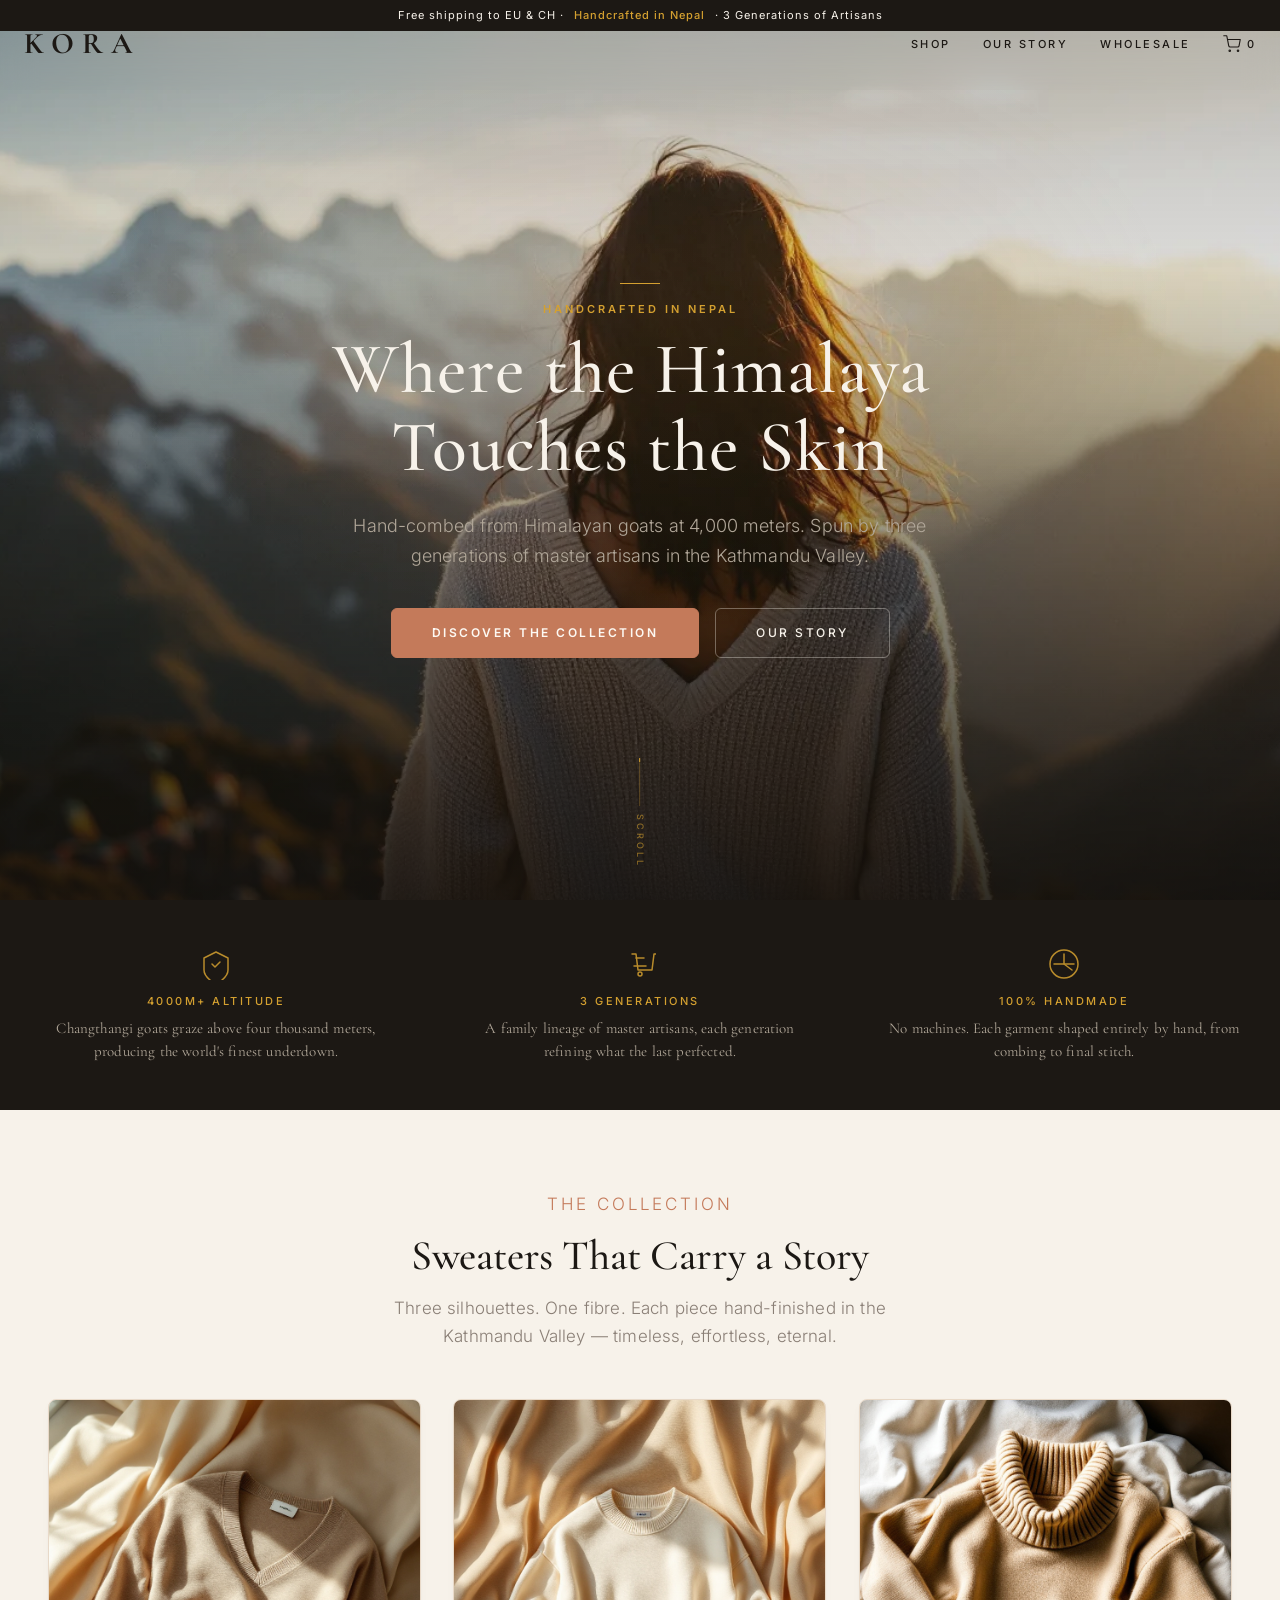
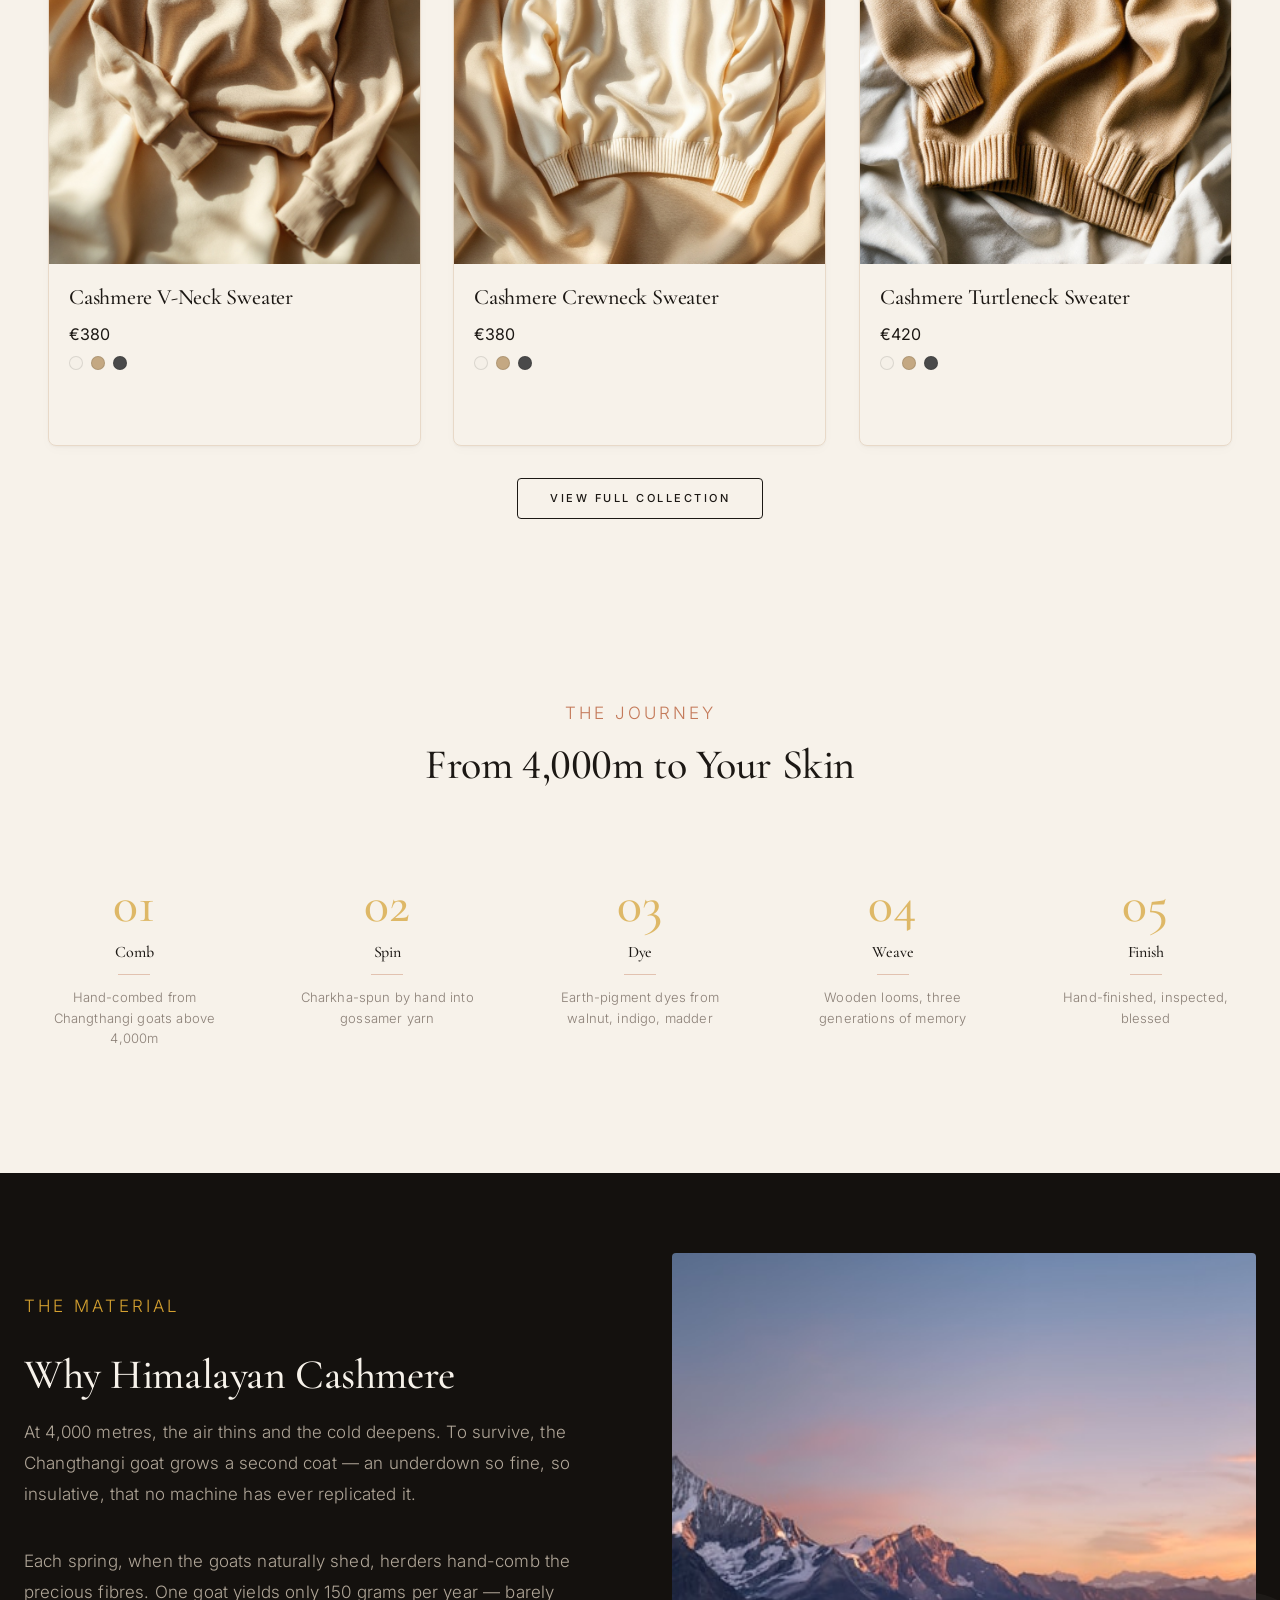
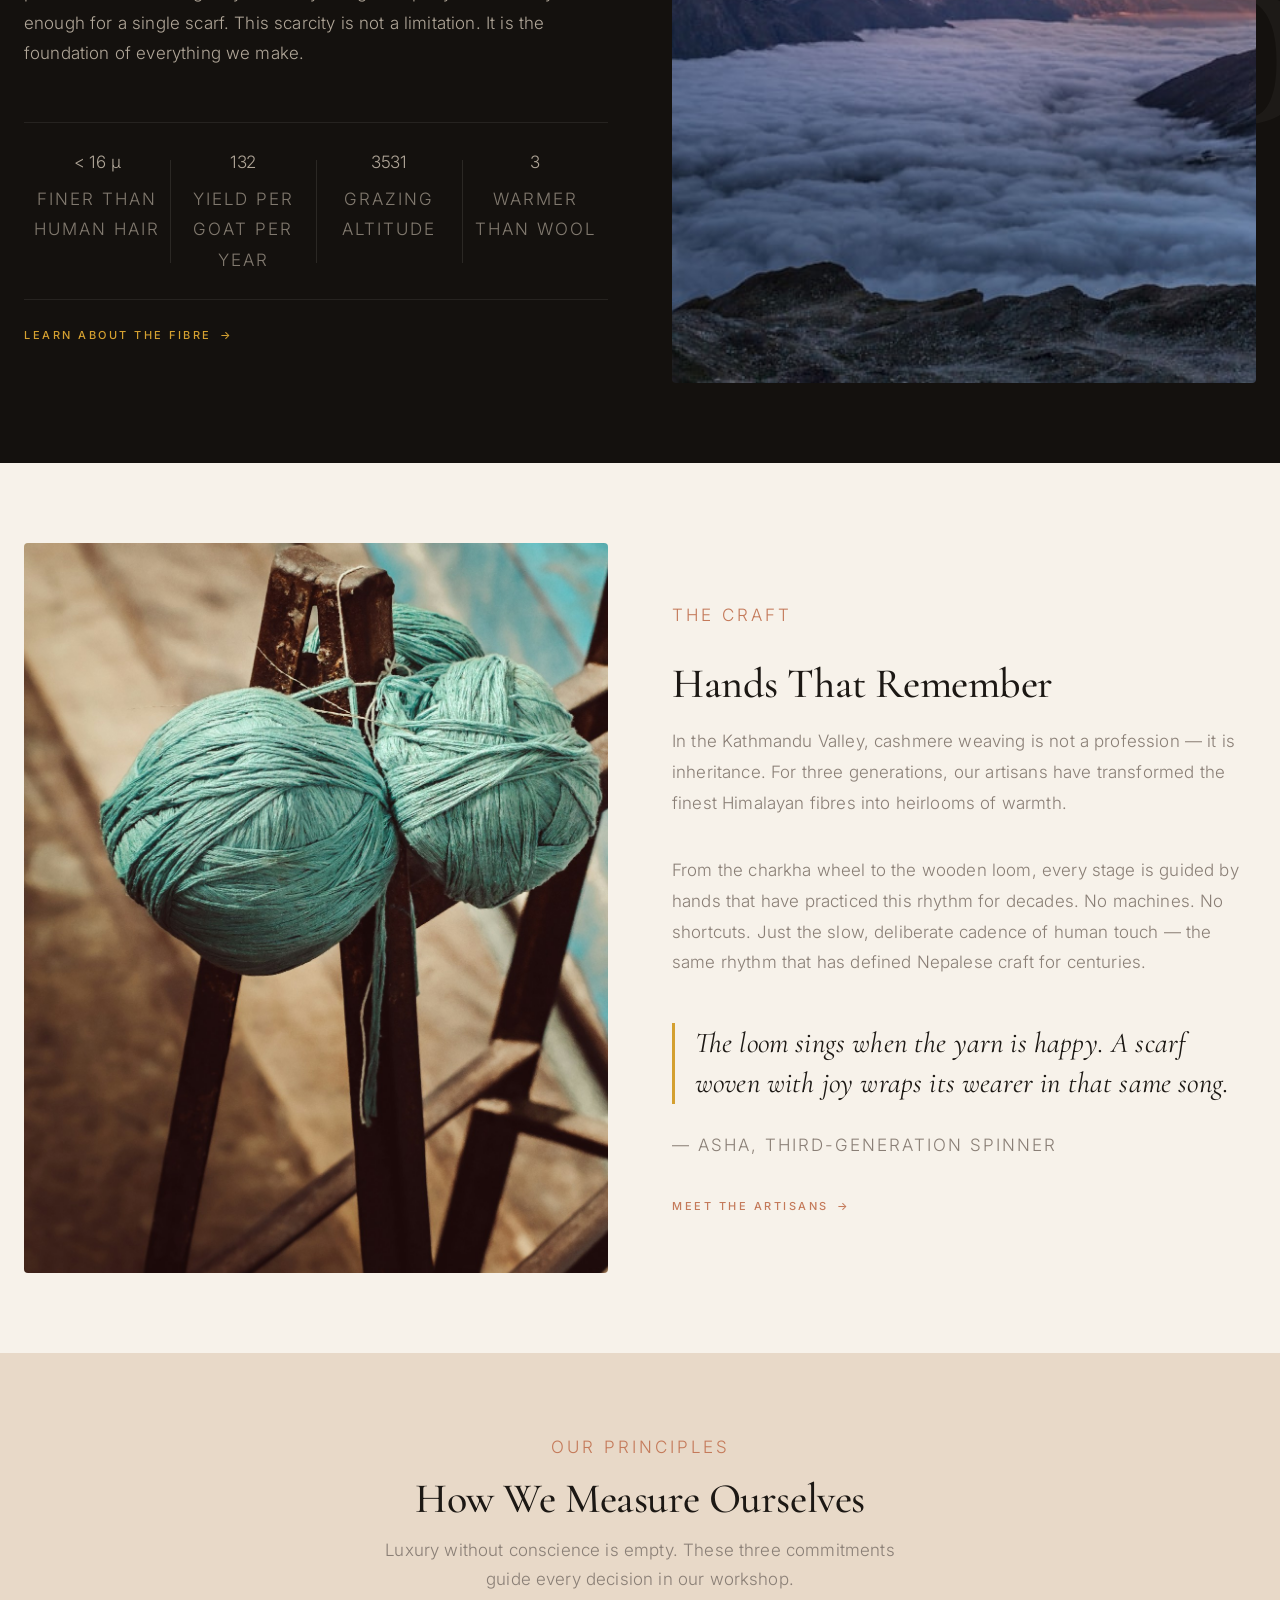
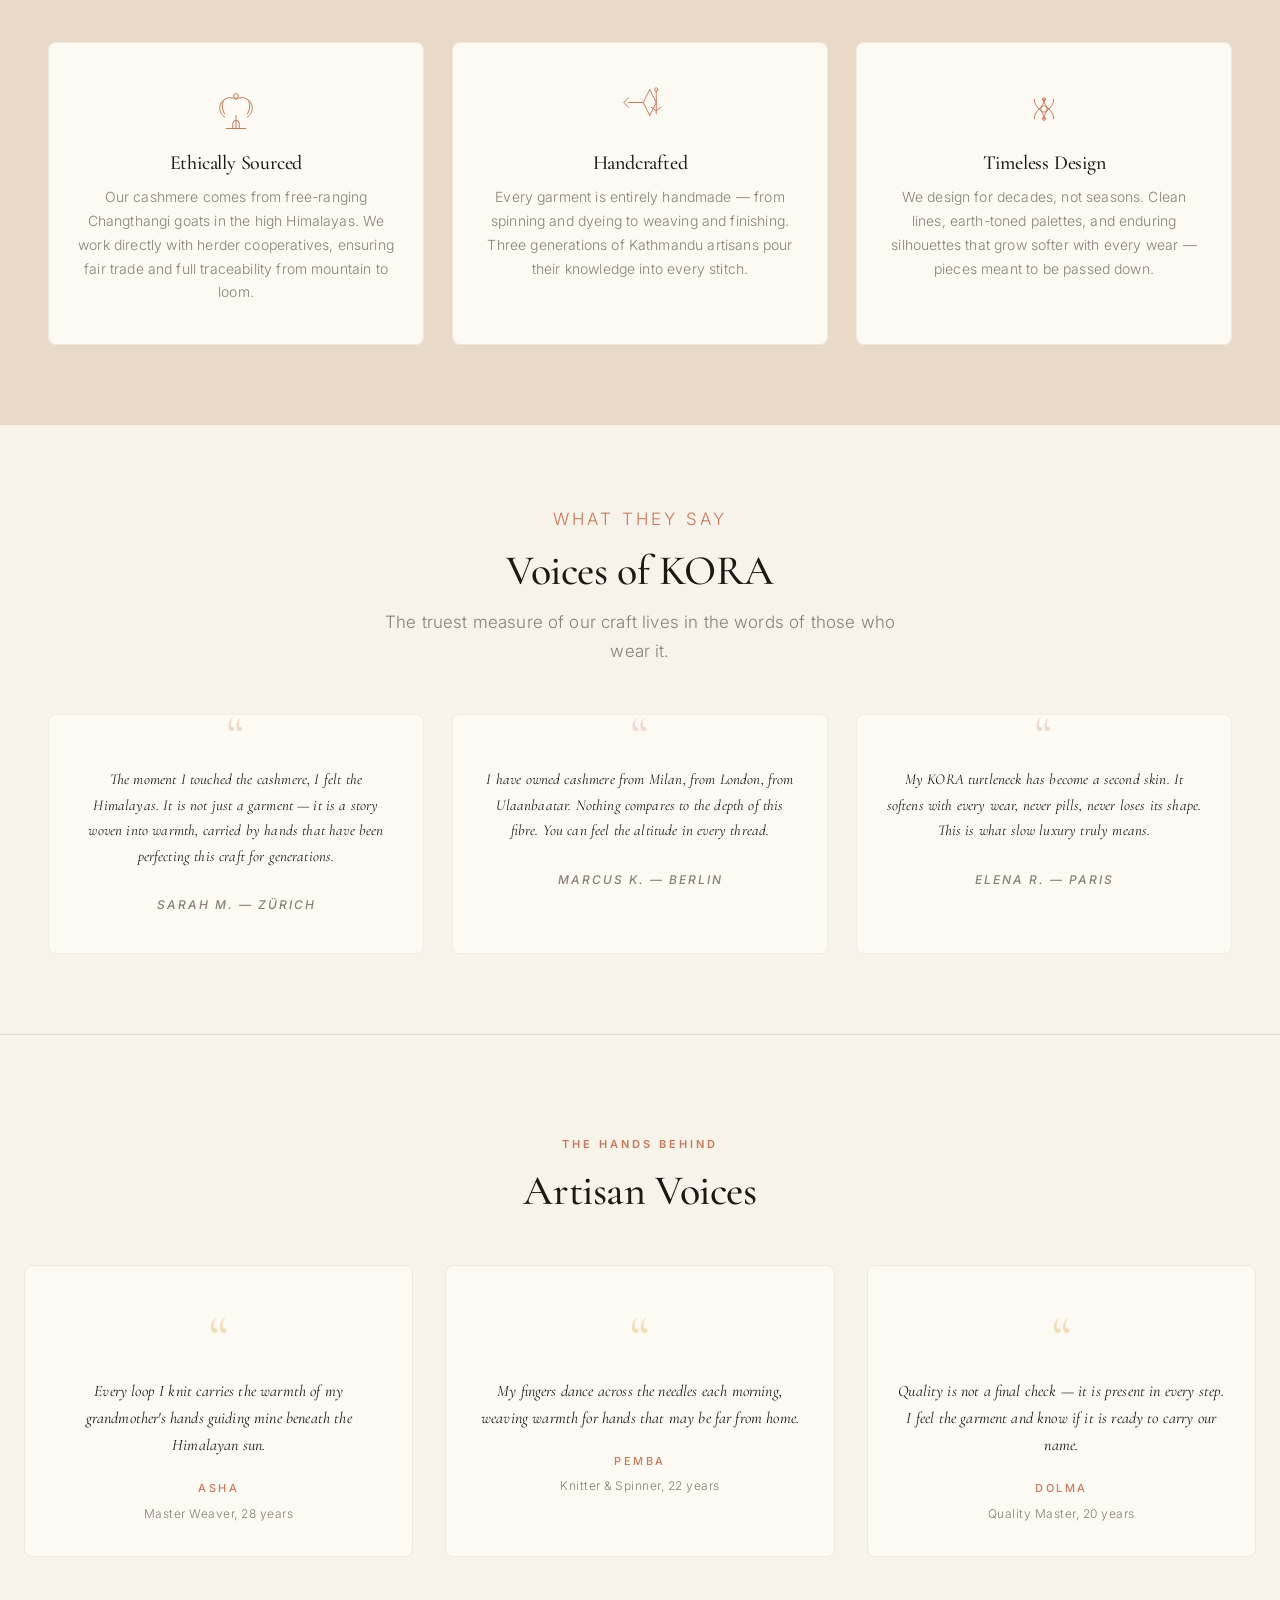
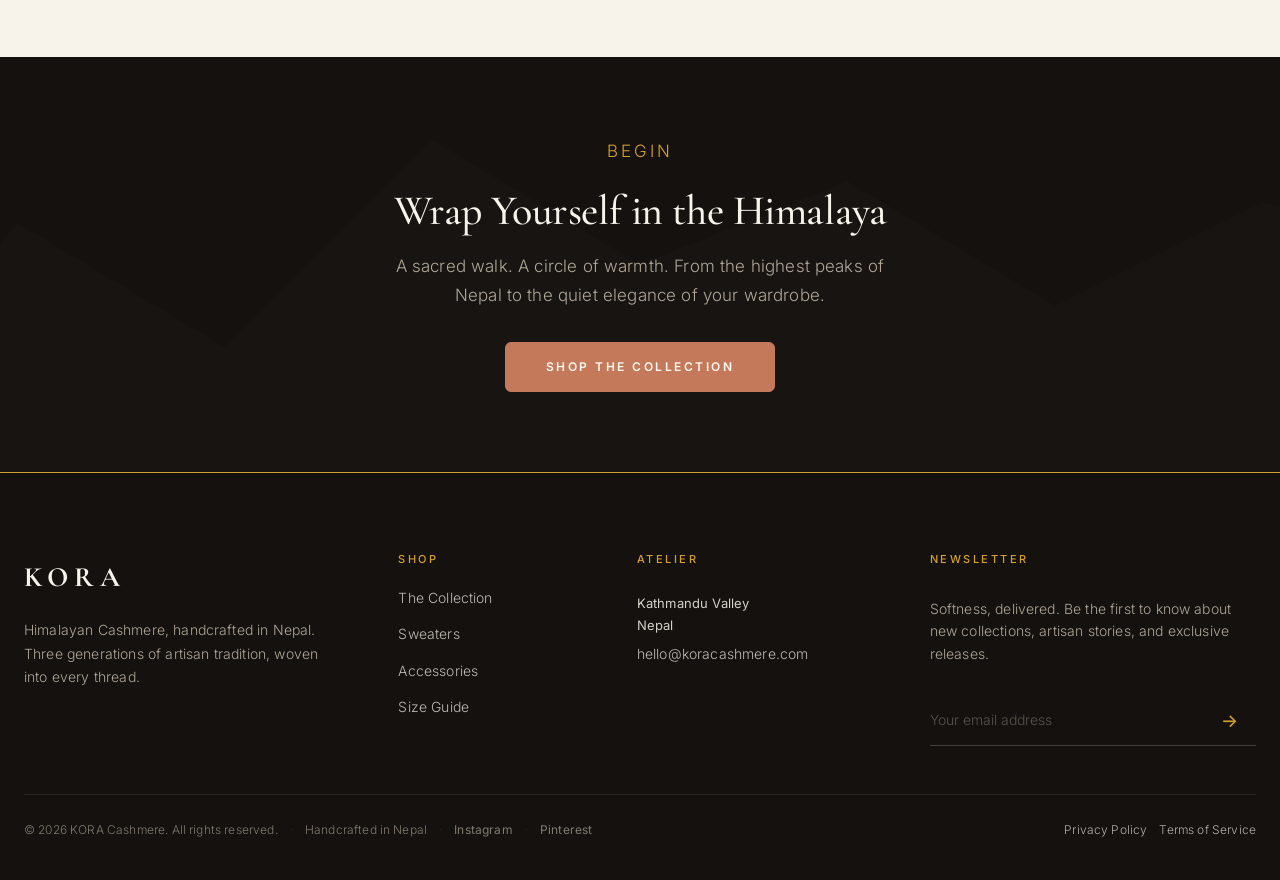
==== commit 957bb15a: "fix: repair corrupted ampersand entity in announcement bar (all 5 pages)" ====
--- a/index.html
+++ b/index.html
@@ -673,7 +673,7 @@
 <body>
 
   <!-- Announcement Bar -->
-  <div class="announcement">Free shipping to EU <body>amp; CH · <strong>Handcrafted in Nepal</strong> · 3 Generations of Artisans</div>
+  <div class="announcement">Free shipping to EU &amp; CH · <strong>Handcrafted in Nepal</strong> · 3 Generations of Artisans</div>
 
 <!-- ═══════════════ NAV ═══════════════ -->
 <header class="nav" id="nav">
